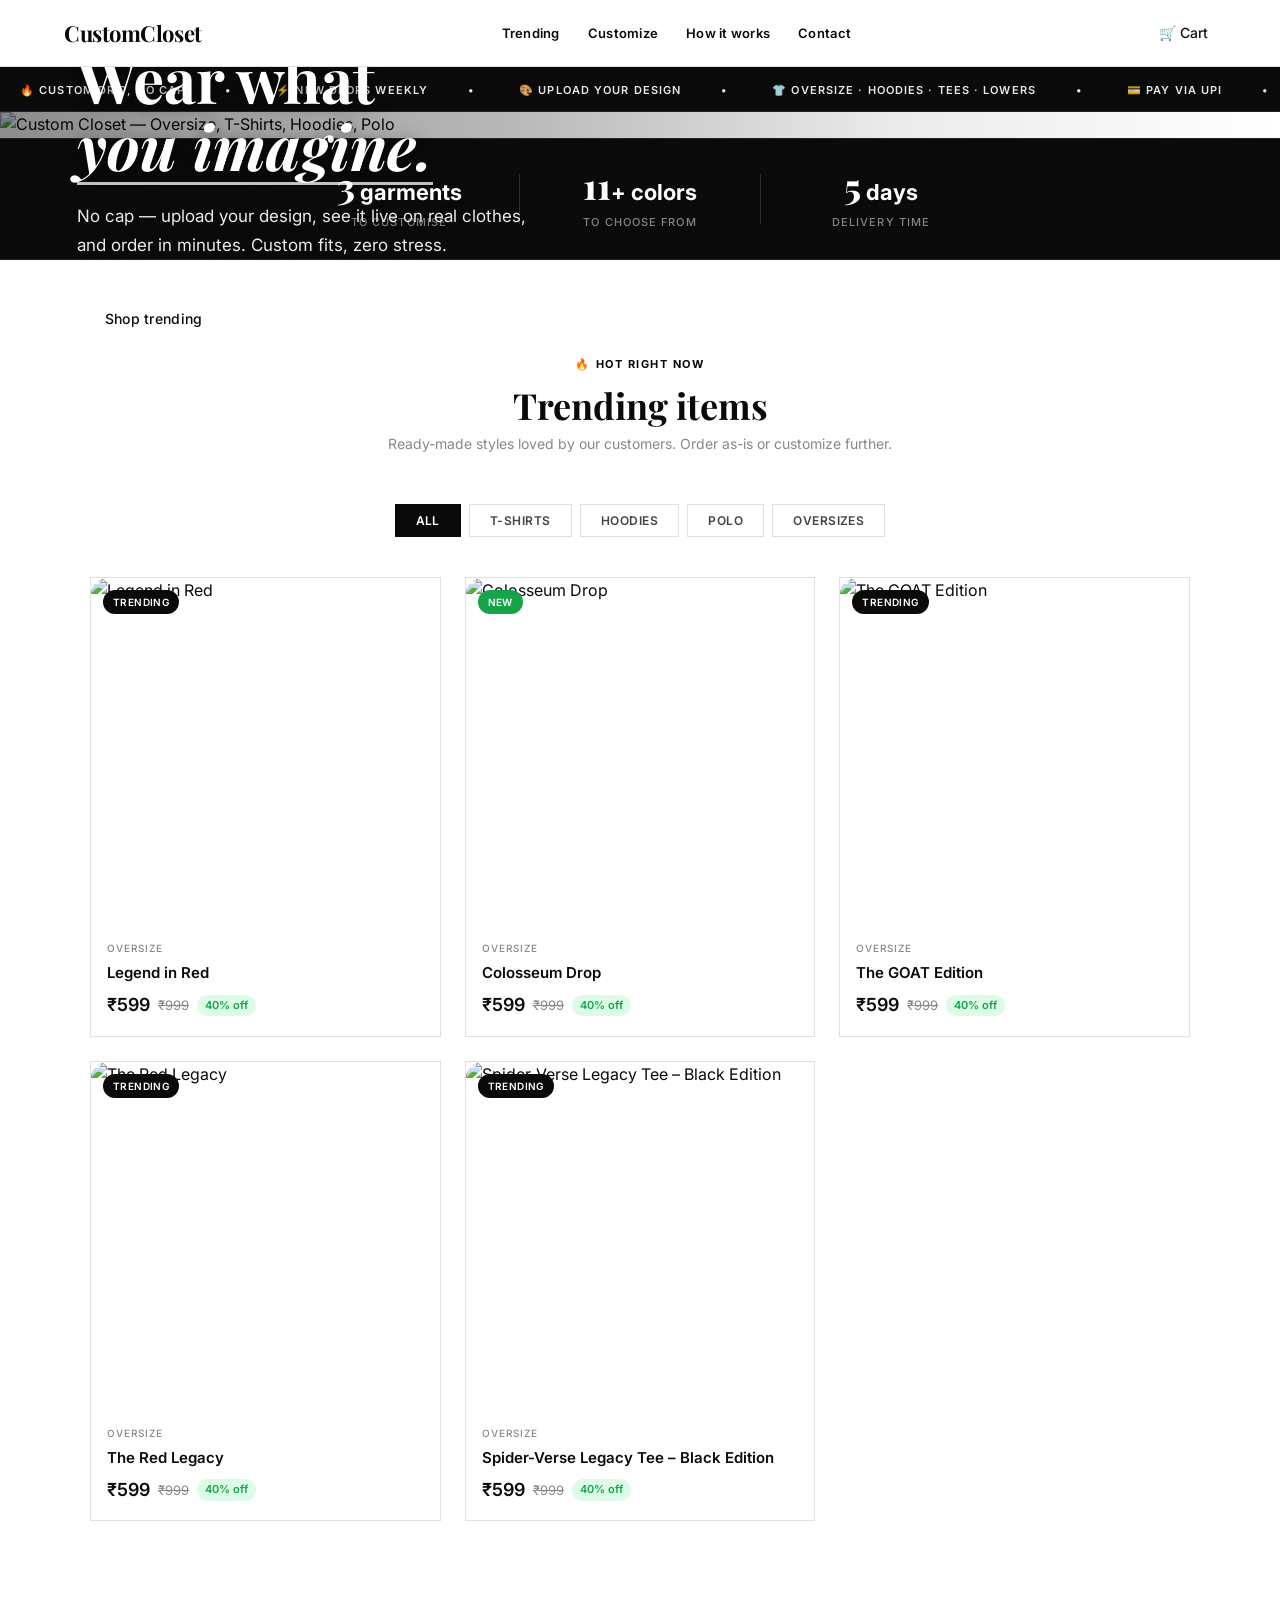
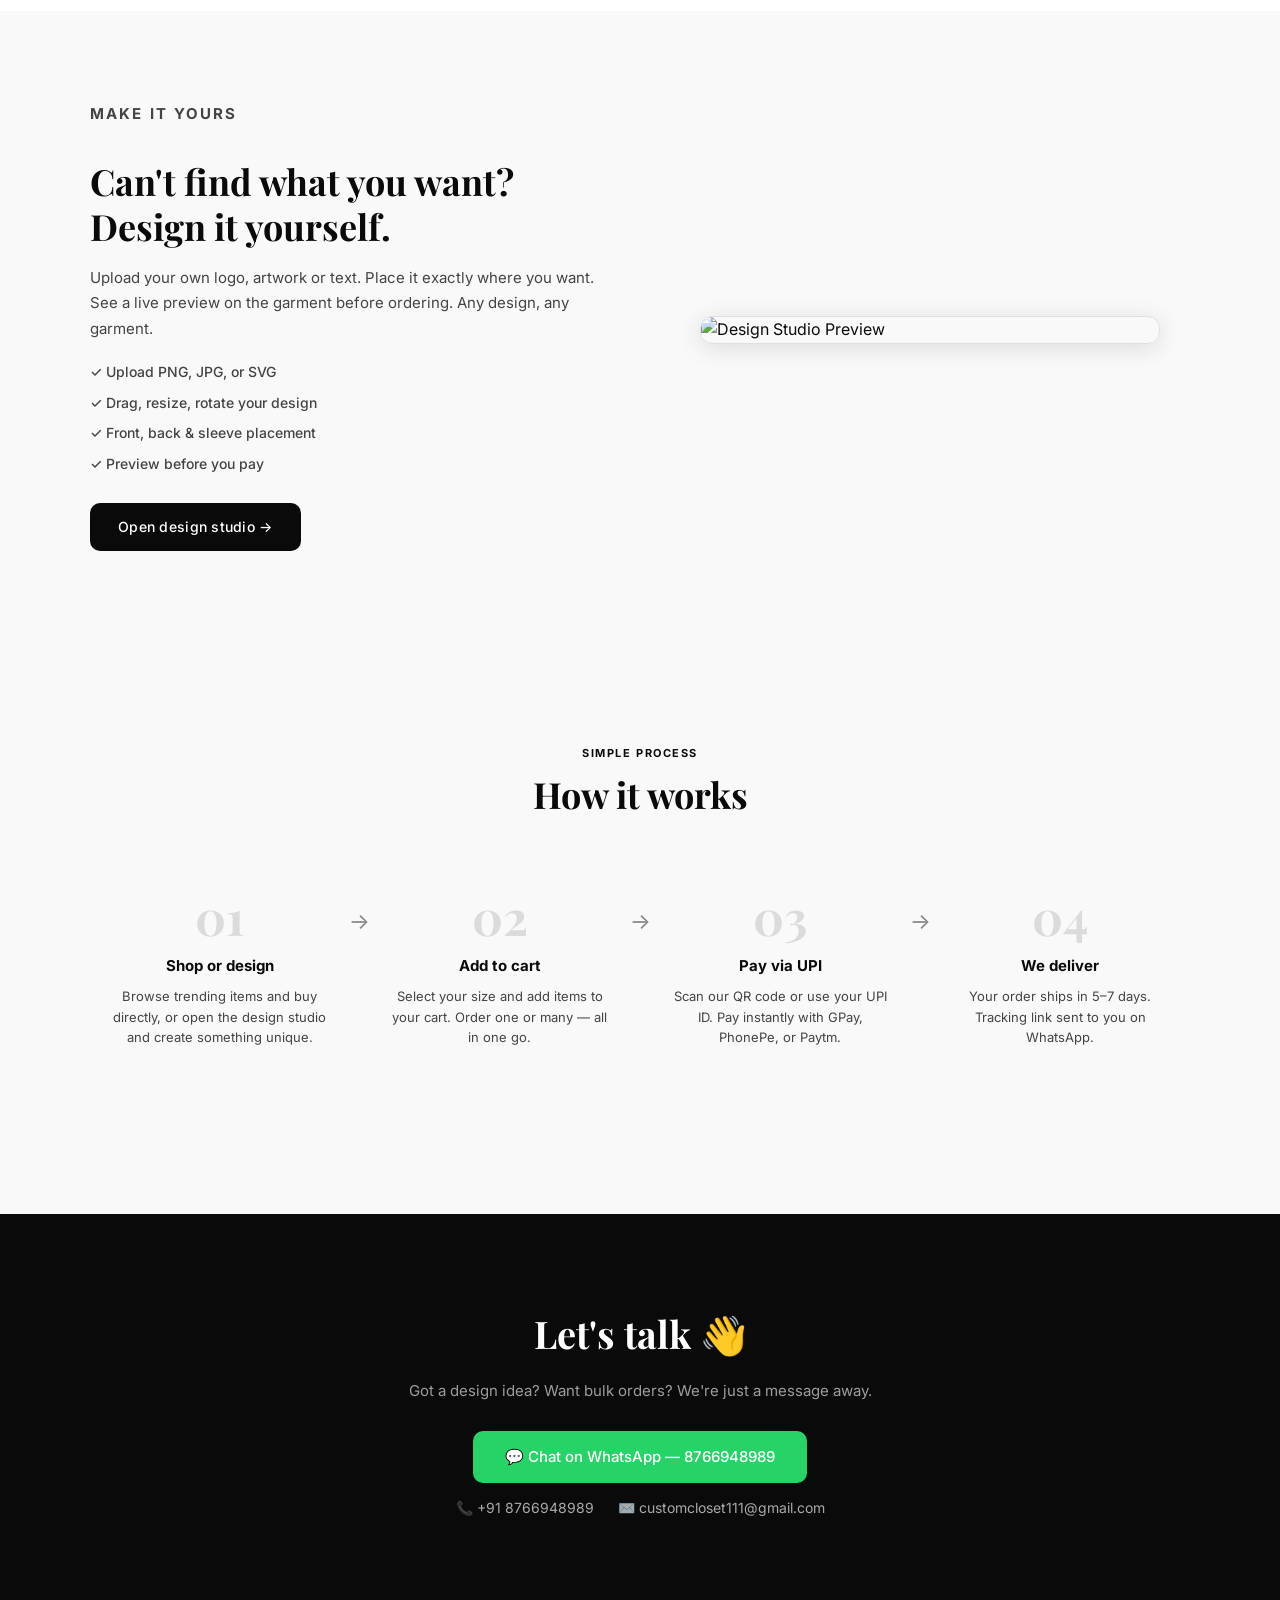
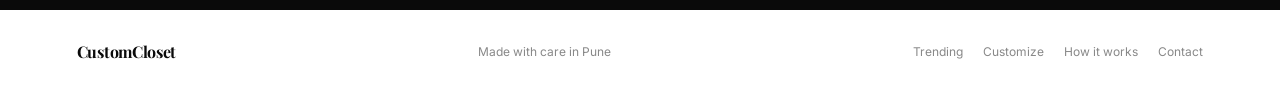
==== index.html @ a8857587 "Fix DOCTYPE declaration in index.html commit changes" ====
<!DOCTYPE html>
<html lang="en">
<head>
  <meta charset="UTF-8" />
  <meta name="viewport" content="width=device-width, initial-scale=1.0"/>
  <title>CC — Custom Closet | Your Design. Your Drip.</title>
  <link rel="stylesheet" href="style.css" />
  <link rel="preconnect" href="https://fonts.googleapis.com">
  <link href="https://fonts.googleapis.com/css2?family=Inter:wght@300;400;500;600&family=Playfair+Display:ital,wght@0,700;1,700&display=swap" rel="stylesheet">
</head>
<body>

  <!-- NAVBAR -->
  <nav class="navbar">
    <a href="index.html" class="logo wordmark-logo">
      <span class="wordmark-text">CustomCloset</span>
    </a>
    <div class="nav-links">
      <a href="#trending">Trending</a>
      <a href="#customize">Customize</a>
      <a href="#how-it-works">How it works</a>
      <a href="#contact">Contact</a>
    </div>
    <div style="display:flex;align-items:center;gap:8px;">
      <a href="cart.html" class="cart-icon-btn">
        🛒 Cart
        <span class="cart-badge" id="cartBadge">0</span>
      </a>
      <div class="hamburger" onclick="toggleMenu()">&#9776;</div>
    </div>
  </nav>

  <!-- TICKER -->
  <div class="ticker-wrap">
    <div class="ticker">
      <span>🔥 Custom drip, no cap</span><span>•</span>
      <span>⚡ New drops weekly</span><span>•</span>
      <span>🎨 Upload your design</span><span>•</span>
      <span>👕 Oversize · Hoodies · Tees · Lowers</span><span>•</span>
      <span>💳 Pay via UPI</span><span>•</span>
      <span>🚚 Ships in 5–7 days</span><span>•</span>
      <span>🔥 Custom drip, no cap</span><span>•</span>
      <span>⚡ New drops weekly</span><span>•</span>
      <span>🎨 Upload your design</span><span>•</span>
      <span>👕 Oversize · Hoodies · Tees · Lowers</span><span>•</span>
      <span>💳 Pay via UPI</span><span>•</span>
      <span>🚚 Ships in 5–7 days</span><span>•</span>
    </div>
  </div>

  <!-- MOBILE MENU -->
  <div class="mobile-menu" id="mobileMenu">
    <a href="#trending" onclick="toggleMenu()">Trending</a>
    <a href="#customize" onclick="toggleMenu()">Customize</a>
    <a href="#how-it-works" onclick="toggleMenu()">How it works</a>
    <a href="#contact" onclick="toggleMenu()">Contact</a>
    <a href="cart.html" onclick="toggleMenu()">🛒 Cart</a>
    <a href="design.html" class="mobile-cta">Start Designing</a>
  </div>

  <!-- HERO -->
  <section class="hero-full">
    <img src="https://res.cloudinary.com/bsgynj2j/image/upload/front-page.png"
         alt="Custom Closet — Oversize, T-Shirts, Hoodies, Polo" class="hero-bg-img"/>
    <div class="hero-overlay"></div>
    <div class="hero-text-block">
      <p class="hero-eyebrow">YOUR DESIGN. YOUR DRIP. ✦</p>
      <h1 class="hero-title">Wear what<br><em>you imagine.</em></h1>
      <p class="hero-sub">No cap — upload your design, see it live on real clothes, and order in minutes. Custom fits, zero stress.</p>
      <div class="hero-btns">
        <a href="#trending" class="btn-primary">Shop trending</a>
        <a href="design.html" class="btn-outline-light">Design your own</a>
      </div>
    </div>
  </section>

  <!-- STATS -->
  <div class="stats-strip">
    <div class="stat-item"><span class="stat-num" data-target="4">0</span><span class="stat-plus"> garments</span><div class="stat-label">To customise</div></div>
    <div class="stat-divider"></div>
    <div class="stat-item"><span class="stat-num" data-target="14">0</span><span class="stat-plus">+ colors</span><div class="stat-label">To choose from</div></div>
    <div class="stat-divider"></div>
    <div class="stat-item"><span class="stat-num" data-target="7">0</span><span class="stat-plus"> days</span><div class="stat-label">Delivery time</div></div>
  </div>

  <!-- TRENDING -->
  <section class="trending" id="trending">
    <div class="section-header">
      <p class="section-eyebrow">🔥 Hot right now</p>
      <h2>Trending items</h2>
      <p class="section-sub">Ready-made styles loved by our customers. Order as-is or customize further.</p>
    </div>
    <div class="filter-tabs">
      <button class="tab active" onclick="filterProducts('all', this)">All</button>
      <button class="tab" onclick="filterProducts('tshirt', this)">T-Shirts</button>
      <button class="tab" onclick="filterProducts('hoodie', this)">Hoodies</button>
      <button class="tab" onclick="filterProducts('polo', this)">Polo</button>
      <button class="tab" onclick="filterProducts('oversize', this)">Oversizes</button>
    </div>
    <div class="trending-grid" id="trendingGrid"></div>
    <div class="pagination" id="pagination">
      <button class="page-btn" id="prevBtn" onclick="changePage(-1)" disabled>← Previous</button>
      <div class="page-numbers" id="pageNumbers"></div>
      <button class="page-btn" id="nextBtn" onclick="changePage(1)">Next →</button>
    </div>
  </section>

  <!-- CUSTOMIZE -->
  <section class="customize-section" id="customize">
    <div class="customize-inner">
      <div class="customize-text">
        <p class="section-eyebrow">Make it yours</p>
        <h2>Can't find what you want?<br>Design it yourself.</h2>
        <p>Upload your own logo, artwork or text. Place it exactly where you want. See a live preview on the garment before ordering. Any design, any garment.</p>
        <ul class="customize-perks">
          <li>✓ Upload PNG, JPG, or SVG</li>
          <li>✓ Drag, resize, rotate your design</li>
          <li>✓ Front, back &amp; sleeve placement</li>
          <li>✓ Preview before you pay</li>
        </ul>
        <a href="design.html" class="btn-primary" style="margin-top:28px;display:inline-block;">Open design studio →</a>
      </div>
      <div class="customize-visual">
        <div class="studio-preview-img-wrap">
          <img src="https://res.cloudinary.com/bsgynj2j/image/upload/design-studio.png"
               alt="Design Studio Preview" class="studio-preview-img"/>
        </div>
      </div>
    </div>
  </section>

  <!-- HOW IT WORKS -->
  <section class="how-it-works" id="how-it-works">
    <div class="section-header">
      <p class="section-eyebrow">Simple process</p>
      <h2>How it works</h2>
    </div>
    <div class="steps-grid">
      <div class="step"><div class="step-num">01</div><h3>Shop or design</h3><p>Browse trending items and buy directly, or open the design studio and create something unique.</p></div>
      <div class="step-arrow">→</div>
      <div class="step"><div class="step-num">02</div><h3>Add to cart</h3><p>Select your size and add items to your cart. Order one or many — all in one go.</p></div>
      <div class="step-arrow">→</div>
      <div class="step"><div class="step-num">03</div><h3>Pay via UPI</h3><p>Scan our QR code or use your UPI ID. Pay instantly with GPay, PhonePe, or Paytm.</p></div>
      <div class="step-arrow">→</div>
      <div class="step"><div class="step-num">04</div><h3>We deliver</h3><p>Your order ships in 5–7 days. Tracking link sent to you on WhatsApp.</p></div>
    </div>
  </section>

  <!-- CONTACT -->
  <section class="contact" id="contact">
    <div class="contact-inner">
      <h2>Let's talk 👋</h2>
      <p>Got a design idea? Want bulk orders? We're just a message away.</p>
      <a href="https://wa.me/918766948989?text=Hi+Custom+Closet!+I+want+to+place+a+custom+order." class="btn-whatsapp" target="_blank">
        💬 Chat on WhatsApp — 8766948989
      </a>
      <div class="contact-details">
        <a href="tel:+918766948989" class="contact-link">📞 +91 8766948989</a>
        <a href="mailto:customcloset111@gmail.com" class="contact-link">✉️ customcloset111@gmail.com</a>
      </div>
    </div>
  </section>

  <!-- FOOTER -->
  <footer class="footer">
    <div class="footer-inner">
      <div class="footer-logo"><span class="wordmark-text wordmark-sm">CustomCloset</span></div>
      <p>Made with care in Pune</p>
      <div class="footer-links">
        <a href="#trending">Trending</a>
        <a href="#customize">Customize</a>
        <a href="#how-it-works">How it works</a>
        <a href="#contact">Contact</a>
      </div>
    </div>
  </footer>

  <!-- SIZE CHART POPUP -->
  <div class="sc-overlay" id="sizeChartOverlay" onclick="if(event.target===this)closeSizeChart()">
    <div class="sc-modal">
      <button class="sc-close" onclick="closeSizeChart()">✕</button>
      <div class="sc-title">📏 Size Chart</div>
      <p style="font-size:13px;color:#666;margin-bottom:4px;">All measurements in inches</p>
      <div class="sc-tabs">
        <button class="sc-tab active" data-cat="oversize" onclick="switchSizeTab('oversize',this)">Oversize</button>
        <button class="sc-tab" data-cat="hoodie" onclick="switchSizeTab('hoodie',this)">Hoodie</button>
        <button class="sc-tab" data-cat="tshirt" onclick="switchSizeTab('tshirt',this)">T-Shirt</button>
        <button class="sc-tab" data-cat="polo" onclick="switchSizeTab('polo',this)">Polo</button>
      </div>
      <table class="sc-table">
        <thead id="scThead"></thead>
        <tbody id="scTbody"></tbody>
      </table>
      <p class="sc-note">⚠️ When in doubt, size up.</p>
    </div>
  </div>

  <script src="script.js"></script>
  <script>
    document.addEventListener('DOMContentLoaded', () => renderSizeTable('oversize'));
  </script>
</body>
</html>
---- style.css ----
/* ============================================
   CUSTOM CLOSET — Main Stylesheet
   ============================================ */

/* --- Reset & Base --- */
*, *::before, *::after { box-sizing: border-box; margin: 0; padding: 0; }

:root {
  --black: #0a0a0a;
  --white: #ffffff;
  --cream: #f9f9f9;
  --warm-grey: #f2f2f2;
  --border: #e0e0e0;
  --text-main: #0a0a0a;
  --text-sub: #444444;
  --text-muted: #888888;
  --accent: #0a0a0a;
  --accent-light: #f2f2f2;
  --green: #16a34a;
  --radius: 10px;
  --radius-lg: 18px;
  --shadow: 0 4px 24px rgba(0,0,0,0.08);
  --shadow-hover: 0 12px 48px rgba(0,0,0,0.16);
}

html { scroll-behavior: smooth; }

body {
  font-family: 'Inter', sans-serif;
  background: var(--white);
  color: var(--text-main);
  line-height: 1.6;
  overflow-x: hidden;
}

a { text-decoration: none; color: inherit; }

img { max-width: 100%; display: block; }

/* --- Buttons --- */
.btn-primary {
  display: inline-block;
  background: var(--black);
  color: var(--white);
  padding: 13px 28px;
  border-radius: var(--radius);
  font-size: 14px;
  font-weight: 500;
  letter-spacing: 0.02em;
  transition: background 0.2s, transform 0.15s;
  border: none;
  cursor: pointer;
}
.btn-primary:hover { background: #333; transform: translateY(-1px); }

.btn-outline {
  display: inline-block;
  background: transparent;
  color: var(--black);
  padding: 13px 28px;
  border-radius: var(--radius);
  font-size: 14px;
  font-weight: 500;
  border: 1.5px solid #ccc;
  transition: border-color 0.2s, transform 0.15s;
  cursor: pointer;
}
.btn-outline:hover { border-color: var(--black); transform: translateY(-1px); }

.btn-whatsapp {
  display: inline-block;
  background: #25D366;
  color: white;
  padding: 14px 32px;
  border-radius: var(--radius);
  font-size: 15px;
  font-weight: 500;
  transition: background 0.2s, transform 0.15s;
}
.btn-whatsapp:hover { background: #1da851; transform: translateY(-1px); }

/* --- Section Shared --- */
.section-header { text-align: center; margin-bottom: 48px; }
.section-eyebrow {
  font-size: 11px;
  letter-spacing: 0.14em;
  text-transform: uppercase;
  color: var(--black);
  font-weight: 700;
  margin-bottom: 10px;
}
.section-header h2 {
  font-family: 'Playfair Display', serif;
  font-size: 36px;
  font-weight: 700;
  color: var(--text-main);
  line-height: 1.2;
}

/* ============================================
   NAVBAR
   ============================================ */
.navbar {
  display: flex;
  align-items: center;
  justify-content: space-between;
  padding: 18px 5%;
  border-bottom: 1px solid var(--border);
  background: var(--white);
  position: sticky;
  top: 0;
  z-index: 100;
}

.logo {
  display: flex;
  align-items: center;
  text-decoration: none;
}
.logo img {
  height: 38px;
  width: auto;
  display: block;
  object-fit: contain;
}
/* Fallback text if image fails */
.logo-text {
  font-size: 17px;
  font-weight: 700;
  letter-spacing: 0.06em;
  color: var(--black);
  display: none;
}

.nav-links { display: flex; gap: 28px; }
.nav-links a {
  font-size: 13px;
  color: var(--black);
  transition: color 0.2s;
  font-weight: 600;
  letter-spacing: 0.02em;
}
.nav-links a:hover { color: var(--black); }

.nav-cta {
  background: var(--black);
  color: var(--white);
  padding: 9px 22px;
  border-radius: 0;
  font-size: 12px;
  font-weight: 700;
  letter-spacing: 0.08em;
  text-transform: uppercase;
  transition: all 0.2s;
  border: 1.5px solid var(--black);
}
.nav-cta:hover { background: var(--white); color: var(--black); }

.hamburger { display: none; font-size: 22px; cursor: pointer; }

.mobile-menu {
  display: none;
  flex-direction: column;
  background: var(--white);
  border-bottom: 1px solid var(--border);
  padding: 16px 5%;
  gap: 14px;
}
.mobile-menu a { font-size: 15px; color: var(--text-sub); }
.mobile-cta {
  background: var(--black);
  color: var(--white) !important;
  padding: 11px 20px;
  border-radius: var(--radius);
  text-align: center;
  font-weight: 500;
}
.mobile-menu.open { display: flex; }

/* ============================================
   HERO
   ============================================ */
/* ============================================
   HERO — FULL BLEED IMAGE + TEXT OVERLAY
   ============================================ */
.hero-full {
  position: relative;
  width: 100%;
  /* height is driven by the image — no min-height, no overflow:hidden */
  display: block;
  border-bottom: 1.5px solid #222;
}

/* The full-bleed background image — natural size, full width, NOT cropped */
.hero-bg-img {
  display: block;
  width: 100%;
  height: auto;          /* keeps full image, no crop */
  object-fit: unset;
  position: static;      /* in normal flow so it sets the section height */
  z-index: 0;
}

/* Subtle overlay — just enough to keep text readable, not blacken the image */
.hero-overlay {
  position: absolute;
  inset: 0;
  background: linear-gradient(
    to right,
    rgba(0,0,0,0.45) 0%,
    rgba(0,0,0,0.28) 40%,
    rgba(0,0,0,0.08) 70%,
    rgba(0,0,0,0.00) 100%
  );
  z-index: 1;
}

/* Text block — absolute over the image, vertically centred */
.hero-text-block {
  position: absolute;
  top: 0;
  left: 0;
  bottom: 0;
  z-index: 2;
  display: flex;
  flex-direction: column;
  justify-content: center;
  padding: 80px 5% 80px 6%;
  max-width: 620px;
}

.hero-eyebrow {
  font-size: 11px;
  letter-spacing: 0.16em;
  text-transform: uppercase;
  color: rgba(255,255,255,0.85);
  font-weight: 600;
  margin-bottom: 18px;
  text-shadow: 0 1px 8px rgba(0,0,0,0.6);
}

.hero-title {
  font-family: 'Playfair Display', serif;
  font-size: 62px;
  font-weight: 700;
  line-height: 1.08;
  color: #ffffff;
  margin-bottom: 22px;
  text-shadow: 0 2px 16px rgba(0,0,0,0.55);
}
.hero-title em {
  font-style: italic;
  color: #ffffff;
  text-shadow: 0 2px 16px rgba(0,0,0,0.55);
}

.hero-sub {
  font-size: 17px;
  color: rgba(255,255,255,0.92);
  line-height: 1.7;
  margin-bottom: 36px;
  max-width: 460px;
  text-shadow: 0 1px 8px rgba(0,0,0,0.5);
}

.hero-btns { display: flex; gap: 14px; flex-wrap: wrap; margin-bottom: 28px; }

/* Primary button inside hero — flip to white bg + black text so it pops on dark image */
.hero-full .btn-primary {
  background: #ffffff;
  color: #0a0a0a;
  border: none;
}
.hero-full .btn-primary:hover {
  background: #e5e5e5;
  transform: translateY(-1px);
}

/* Outline button needs to be light on dark background */
.btn-outline-light {
  display: inline-block;
  background: transparent;
  color: #ffffff;
  padding: 13px 28px;
  border-radius: var(--radius);
  font-size: 14px;
  font-weight: 500;
  border: 1.5px solid rgba(255,255,255,0.55);
  transition: border-color 0.2s, background 0.2s, transform 0.15s;
  cursor: pointer;
  text-decoration: none;
}
.btn-outline-light:hover {
  border-color: #ffffff;
  background: rgba(255,255,255,0.10);
  transform: translateY(-1px);
}

.hero-trust {
  display: flex;
  gap: 20px;
  flex-wrap: wrap;
}
.hero-trust span {
  font-size: 12px;
  color: rgba(255,255,255,0.60);
  font-weight: 500;
}

/* Responsive */
@media (max-width: 768px) {
  .hero-text-block { padding: 40px 6%; max-width: 100%; }
  .hero-title { font-size: 38px; }
  .hero-overlay {
    background: rgba(0,0,0,0.35); /* light uniform tint on mobile */
  }
}
@media (max-width: 480px) {
  .hero-title { font-size: 30px; }
  .hero-sub { font-size: 14px; }
  .hero-text-block { padding: 32px 5%; }
}

/* Legacy .hero-visual overrides (design studio uses it) */
.hero-visual {
  display: flex;
  align-items: center;
  justify-content: center;
  background: var(--warm-grey);
  padding: 40px;
}

.hero-card {
  background: var(--white);
  border-radius: var(--radius-lg);
  border: 1px solid var(--border);
  padding: 32px 28px 20px;
  text-align: center;
  box-shadow: var(--shadow);
  max-width: 260px;
  width: 100%;
}

.garment-preview { position: relative; height: 200px; display: flex; align-items: center; justify-content: center; }
.tee-svg { width: 140px; height: 155px; }
.preview-design {
  position: absolute;
  top: 60px;
  left: 50%;
  transform: translateX(-50%);
  font-family: 'Playfair Display', serif;
  font-size: 32px;
  color: var(--accent);
  font-weight: 700;
  letter-spacing: 0.1em;
}
.card-label {
  font-size: 11px;
  color: var(--text-muted);
  margin-top: 12px;
  letter-spacing: 0.03em;
}

/* ============================================
   PRODUCTS
   ============================================ */
.products {
  padding: 90px 6%;
  background: var(--white);
}

.products-grid {
  display: grid;
  grid-template-columns: repeat(3, 1fr);
  gap: 20px;
  max-width: 1100px;
  margin: 0 auto;
}

.product-card {
  border: 1px solid var(--border);
  border-radius: var(--radius-lg);
  padding: 28px 24px;
  cursor: pointer;
  transition: box-shadow 0.2s, transform 0.2s, border-color 0.2s;
  background: var(--white);
}
.product-card:hover {
  box-shadow: var(--shadow-hover);
  transform: translateY(-3px);
  border-color: #ccc;
}

.product-icon {
  width: 64px;
  height: 64px;
  background: var(--warm-grey);
  border-radius: 12px;
  display: flex;
  align-items: center;
  justify-content: center;
  margin-bottom: 16px;
  padding: 10px;
}
.product-icon svg { width: 100%; height: 100%; }

.product-card h3 {
  font-size: 17px;
  font-weight: 600;
  margin-bottom: 6px;
}
.product-card p {
  font-size: 13px;
  color: var(--text-sub);
  line-height: 1.5;
  margin-bottom: 14px;
}
.from-price {
  font-size: 13px;
  font-weight: 600;
  color: var(--accent);
  background: var(--accent-light);
  padding: 4px 10px;
  border-radius: 20px;
}

.cta-card {
  background: var(--black);
  border-color: var(--black);
}
.cta-card h3, .cta-card p { color: var(--white); }
.cta-card p { color: rgba(255,255,255,0.6); }
.cta-icon {
  background: rgba(255,255,255,0.1) !important;
  color: var(--white);
  font-size: 26px;
  display: flex;
  align-items: center;
  justify-content: center;
}
.start-btn {
  font-size: 13px;
  font-weight: 600;
  color: var(--accent-light);
}

/* ============================================
   HOW IT WORKS
   ============================================ */
.how-it-works {
  padding: 90px 6%;
  background: var(--cream);
}

.steps-grid {
  display: flex;
  align-items: flex-start;
  justify-content: center;
  gap: 0;
  max-width: 1100px;
  margin: 0 auto 48px;
  flex-wrap: wrap;
}

.step {
  flex: 1;
  min-width: 180px;
  padding: 28px 20px;
  text-align: center;
}
.step-num {
  font-family: 'Playfair Display', serif;
  font-size: 36px;
  font-weight: 700;
  color: var(--accent);
  opacity: 1;
  margin-bottom: 14px;
}
.step h3 { font-size: 15px; font-weight: 700; margin-bottom: 8px; }
.step p { font-size: 13px; color: var(--text-sub); line-height: 1.6; }

.step-arrow {
  font-size: 22px;
  color: var(--text-muted);
  padding-top: 40px;
  flex-shrink: 0;
}

.steps-cta { text-align: center; }

/* ============================================
   WHY US
   ============================================ */
.why-us {
  padding: 90px 6%;
  background: var(--white);
}

.why-grid {
  display: grid;
  grid-template-columns: repeat(4, 1fr);
  gap: 24px;
  max-width: 1100px;
  margin: 0 auto;
}

.why-card {
  padding: 28px 22px;
  border: 1px solid var(--border);
  border-radius: var(--radius-lg);
  transition: box-shadow 0.2s;
}
.why-card:hover { box-shadow: var(--shadow); }
.why-icon { font-size: 28px; margin-bottom: 14px; }
.why-card h3 { font-size: 15px; font-weight: 600; margin-bottom: 8px; }
.why-card p { font-size: 13px; color: var(--text-sub); line-height: 1.6; }

/* ============================================
   CONTACT
   ============================================ */
.contact {
  padding: 90px 6%;
  background: var(--black);
  text-align: center;
}
.contact-inner { max-width: 520px; margin: 0 auto; }
.contact h2 {
  font-family: 'Playfair Display', serif;
  font-size: 36px;
  color: var(--white);
  margin-bottom: 14px;
}
.contact p {
  font-size: 15px;
  color: rgba(255,255,255,0.6);
  margin-bottom: 28px;
}
.contact-email {
  margin-top: 18px !important;
  font-size: 13px !important;
}
.contact-email a { color: rgba(255,255,255,0.5); text-decoration: underline; }

/* ============================================
   FOOTER
   ============================================ */
.footer {
  padding: 32px 6%;
  border-top: 1px solid var(--border);
  background: var(--white);
}
.footer-inner {
  display: flex;
  align-items: center;
  justify-content: space-between;
  flex-wrap: wrap;
  gap: 14px;
}
.footer-logo img { height:30px; width:auto; object-fit:contain; }
.footer-logo { display:flex; align-items:center; }
.footer p { font-size: 12px; color: var(--text-muted); }
.footer-links { display: flex; gap: 20px; }
.footer-links a { font-size: 12px; color: var(--text-muted); }
.footer-links a:hover { color: var(--black); }

/* ============================================
   RESPONSIVE
   ============================================ */
@media (max-width: 900px) {
  .hero { grid-template-columns: 1fr; min-height: auto; }
  .hero-visual { padding: 40px; min-height: 300px; }
  .hero-title { font-size: 38px; }
  .products-grid { grid-template-columns: repeat(2, 1fr); }
  .why-grid { grid-template-columns: repeat(2, 1fr); }
  .steps-grid { flex-direction: column; align-items: center; }
  .step-arrow { display: none; }
  .nav-links { display: none; }
  .hamburger { display: block; }
}

@media (max-width: 560px) {
  .hero-content { padding: 40px 5%; }
  .hero-title { font-size: 30px; }
  .products-grid { grid-template-columns: 1fr; }
  .why-grid { grid-template-columns: 1fr; }
  .footer-inner { flex-direction: column; text-align: center; }
  .section-header h2 { font-size: 28px; }
}

/* ============================================
   TRENDING SECTION
   ============================================ */
.trending {
  padding: 90px 6%;
  background: var(--white);
}

.section-sub {
  font-size: 15px;
  color: var(--text-sub);
  margin-top: 8px;
}

/* Filter Tabs */
.filter-tabs {
  display: flex;
  gap: 8px;
  justify-content: center;
  flex-wrap: wrap;
  margin-bottom: 40px;
}
.tab {
  padding: 8px 20px;
  border: 1.5px solid var(--border);
  border-radius: 30px;
  background: var(--white);
  font-size: 13px;
  font-weight: 500;
  color: var(--text-sub);
  cursor: pointer;
  transition: all 0.2s;
  font-family: 'Inter', sans-serif;
}
.tab:hover { border-color: var(--black); color: var(--black); }
.tab.active { background: var(--black); color: var(--white); border-color: var(--black); }

/* Trending Grid */
.trending-grid {
  display: grid;
  grid-template-columns: repeat(3, 1fr);
  gap: 24px;
  max-width: 1100px;
  margin: 0 auto;
}

.trend-card {
  border: 1px solid var(--border);
  border-radius: var(--radius-lg);
  overflow: hidden;
  background: var(--white);
  transition: box-shadow 0.2s, transform 0.2s;
}
.trend-card:hover {
  box-shadow: var(--shadow-hover);
  transform: translateY(-4px);
}
.trend-card.hidden { display: none; }

/* Product Image Area */
.trend-img-wrap { position: relative; }
.trend-img {
  width: 100%;
  aspect-ratio: 1 / 1;
  background: var(--warm-grey);
  display: flex;
  flex-direction: column;
  align-items: center;
  justify-content: center;
  gap: 10px;
}
.placeholder-img svg { width: 90px; height: 100px; opacity: 0.7; }
.img-hint {
  font-size: 11px;
  color: var(--text-muted);
  letter-spacing: 0.05em;
  font-style: italic;
}
.trend-badge {
  position: absolute;
  top: 12px;
  left: 12px;
  background: var(--accent);
  color: var(--white);
  font-size: 10px;
  font-weight: 600;
  padding: 4px 10px;
  border-radius: 20px;
  letter-spacing: 0.04em;
  text-transform: uppercase;
}
.trend-badge.new { background: var(--green); }
.trend-wishlist {
  position: absolute;
  top: 12px;
  right: 12px;
  width: 32px;
  height: 32px;
  background: var(--white);
  border-radius: 50%;
  display: flex;
  align-items: center;
  justify-content: center;
  font-size: 16px;
  cursor: pointer;
  box-shadow: 0 2px 8px rgba(0,0,0,0.08);
  transition: transform 0.15s;
}
.trend-wishlist:hover { transform: scale(1.1); color: red; }

/* ============================================
   TRENDING CARD — PHOTO SLIDER
   ============================================ */
.tslider {
  position: relative;
  width: 100%;
  aspect-ratio: 1 / 1;
  overflow: hidden;
  background: var(--warm-grey);
}
.tslider-track { width: 100%; height: 100%; position: relative; }
.tslide {
  position: absolute;
  inset: 0;
  opacity: 0;
  transition: opacity 0.35s ease;
  display: flex;
  align-items: center;
  justify-content: center;
}
.tslide.active { opacity: 1; }

/* Arrow buttons */
.tslider-prev, .tslider-next {
  position: absolute;
  top: 50%;
  transform: translateY(-50%);
  background: rgba(255,255,255,0.9);
  border: none;
  width: 28px;
  height: 28px;
  border-radius: 50%;
  font-size: 18px;
  line-height: 1;
  cursor: pointer;
  z-index: 6;
  box-shadow: 0 2px 8px rgba(0,0,0,0.14);
  display: flex;
  align-items: center;
  justify-content: center;
  opacity: 0;
  transition: opacity 0.2s;
  color: var(--black);
}
.trend-img-wrap:hover .tslider-prev,
.trend-img-wrap:hover .tslider-next { opacity: 1; }
.tslider-prev { left: 8px; }
.tslider-next { right: 8px; }

/* View labels (Front / Back / Worn) */
.tslide-labels {
  position: absolute;
  top: 10px;
  left: 10px;
  display: flex;
  gap: 4px;
  z-index: 5;
}
.tslide-label {
  background: rgba(255,255,255,0.82);
  border: 1px solid rgba(0,0,0,0.1);
  color: var(--black);
  font-size: 10px;
  font-weight: 600;
  padding: 3px 8px;
  border-radius: 20px;
  cursor: pointer;
  font-family: 'Inter', sans-serif;
  letter-spacing: 0.04em;
  transition: background 0.18s, color 0.18s;
  backdrop-filter: blur(4px);
}
.tslide-label.active {
  background: var(--black);
  color: var(--white);
  border-color: var(--black);
}

/* Dot indicators */
.tslide-dots {
  position: absolute;
  bottom: 8px;
  left: 50%;
  transform: translateX(-50%);
  display: flex;
  gap: 5px;
  z-index: 5;
}
.tslide-dot {
  width: 6px;
  height: 6px;
  border-radius: 50%;
  border: none;
  background: rgba(255,255,255,0.5);
  cursor: pointer;
  padding: 0;
  transition: background 0.2s, transform 0.2s;
}
.tslide-dot.active {
  background: var(--white);
  transform: scale(1.3);
}

/* Placeholder inside slide */
.tslide .trend-img {
  position: absolute;
  inset: 0;
  width: 100%;
  height: 100%;
  aspect-ratio: unset;
}

/* Product Info */
.trend-info { padding: 18px 16px 20px; }
.trend-category {
  font-size: 10px;
  letter-spacing: 0.1em;
  text-transform: uppercase;
  color: var(--text-muted);
  margin-bottom: 5px;
  font-weight: 500;
}
.trend-name {
  font-size: 15px;
  font-weight: 600;
  margin-bottom: 5px;
  color: var(--text-main);
}
.trend-desc {
  font-size: 12px;
  color: var(--text-muted);
  margin-bottom: 12px;
  line-height: 1.5;
}

/* Color dots */
.trend-colors { display: flex; gap: 6px; margin-bottom: 12px; }
.color-dot {
  width: 18px;
  height: 18px;
  border-radius: 50%;
  cursor: pointer;
  transition: transform 0.15s;
  box-shadow: 0 1px 3px rgba(0,0,0,0.15);
}
.color-dot:hover { transform: scale(1.2); }

/* Price row */
.trend-price-row {
  display: flex;
  align-items: center;
  gap: 8px;
  margin-bottom: 14px;
}
.trend-price {
  font-size: 18px;
  font-weight: 600;
  color: var(--text-main);
}
.trend-original {
  font-size: 13px;
  color: var(--text-muted);
  text-decoration: line-through;
}
.trend-discount {
  font-size: 11px;
  font-weight: 600;
  color: #16a34a;
  background: #dcfce7;
  padding: 2px 8px;
  border-radius: 20px;
}

/* Action buttons */
.trend-actions { display: flex; gap: 8px; }
.btn-buy {
  flex: 1;
  background: var(--black);
  color: var(--white);
  padding: 10px 0;
  border-radius: var(--radius);
  font-size: 13px;
  font-weight: 500;
  text-align: center;
  transition: background 0.2s;
}
.btn-buy:hover { background: #333; }
.btn-customise {
  flex: 1;
  background: transparent;
  color: var(--black);
  padding: 10px 0;
  border-radius: var(--radius);
  font-size: 13px;
  font-weight: 500;
  text-align: center;
  border: 1.5px solid var(--border);
  transition: border-color 0.2s;
}
.btn-customise:hover { border-color: var(--black); }

/* ============================================
   CUSTOMIZE SECTION
   ============================================ */
.customize-section {
  padding: 90px 6%;
  background: var(--cream);
}
.customize-inner {
  display: grid;
  grid-template-columns: 1fr 1fr;
  gap: 60px;
  align-items: center;
  max-width: 1100px;
  margin: 0 auto;
}
.customize-text h2 {
  font-family: 'Playfair Display', serif;
  font-size: 36px;
  font-weight: 700;
  line-height: 1.25;
  margin: 12px 0 16px;
  color: var(--text-main);
}
.customize-text p {
  font-size: 15px;
  color: var(--text-sub);
  line-height: 1.7;
  margin-bottom: 20px;
}
.customize-perks {
  list-style: none;
  display: flex;
  flex-direction: column;
  gap: 8px;
}
.customize-perks li {
  font-size: 14px;
  color: var(--text-sub);
  font-weight: 500;
}

/* Studio preview visual */
.studio-preview {
  background: var(--white);
  border-radius: var(--radius-lg);
  border: 1px solid var(--border);
  overflow: hidden;
  box-shadow: var(--shadow);
}
.studio-label {
  padding: 12px 16px;
  border-bottom: 1px solid var(--border);
  font-size: 11px;
  font-weight: 500;
  letter-spacing: 0.08em;
  text-transform: uppercase;
  color: var(--text-muted);
  background: var(--warm-grey);
}
.studio-canvas {
  background: #f5f2ee;
  min-height: 260px;
  display: flex;
  align-items: center;
  justify-content: center;
  position: relative;
}
.studio-tee { width: 140px; height: 160px; }
.studio-design-text {
  position: absolute;
  top: 68px;
  left: 50%;
  transform: translateX(-50%);
  font-size: 14px;
  font-weight: 700;
  color: var(--accent);
  letter-spacing: 0.12em;
  text-align: center;
  line-height: 1.3;
  white-space: nowrap;
}
.studio-design-text span { font-size: 10px; letter-spacing: 0.2em; color: #aaa; }
.studio-controls {
  display: flex;
  gap: 0;
  border-top: 1px solid var(--border);
}
.studio-controls span {
  flex: 1;
  text-align: center;
  padding: 10px;
  font-size: 12px;
  color: var(--text-muted);
  border-right: 1px solid var(--border);
  cursor: pointer;
}
.studio-controls span:last-child { border-right: none; }
.studio-controls span:hover { background: var(--warm-grey); color: var(--black); }

/* ============================================
   RESPONSIVE — Trending & Customize
   ============================================ */
@media (max-width: 900px) {
  .trending-grid { grid-template-columns: repeat(2, 1fr); }
  .customize-inner { grid-template-columns: 1fr; gap: 32px; }
  .customize-text h2 { font-size: 28px; }
}
@media (max-width: 560px) {
  .trending-grid { grid-template-columns: 1fr; }
  .filter-tabs { gap: 6px; }
  .tab { padding: 7px 14px; font-size: 12px; }
}

/* ============================================
   GEN-Z TICKER STRIP
   ============================================ */
.ticker-wrap {
  background: var(--black);
  overflow: hidden;
  padding: 8px 0;
  white-space: nowrap;
}
.ticker {
  display: inline-block;
  animation: ticker-scroll 30s linear infinite;
}
.ticker span {
  font-size: 12px;
  font-weight: 500;
  color: rgba(255,255,255,0.85);
  letter-spacing: 0.04em;
  padding: 0 18px;
}
@keyframes ticker-scroll {
  0%   { transform: translateX(0); }
  100% { transform: translateX(-50%); }
}

/* ============================================
   HERO — REAL PHOTO MOCKUP STACK
   ============================================ */
.hero-mockup-stack {
  position: relative;
  width: 100%;
  height: 100%;
  min-height: 500px;
  display: flex;
  align-items: center;
  justify-content: center;
}

/* Main garment card */
.hero-photo-card {
  border-radius: 20px;
  overflow: hidden;
  box-shadow: 0 16px 60px rgba(0,0,0,0.18);
  position: relative;
  background: #fff;
}
.main-card {
  width: 280px;
  z-index: 3;
}
.hero-garment-photo {
  width: 100%;
  display: block;
  border-radius: 20px;
}
.hero-photo-badge {
  position: absolute;
  bottom: 14px;
  left: 50%;
  transform: translateX(-50%);
  background: rgba(0,0,0,0.75);
  color: #fff;
  font-size: 11px;
  font-weight: 500;
  padding: 5px 14px;
  border-radius: 20px;
  white-space: nowrap;
  letter-spacing: 0.04em;
  backdrop-filter: blur(4px);
}

/* Floating smaller cards */
.hero-float-card {
  position: absolute;
  border-radius: 14px;
  overflow: hidden;
  box-shadow: 0 8px 32px rgba(0,0,0,0.14);
  background: #fff;
  z-index: 2;
}
.hero-float-img {
  width: 100%;
  display: block;
}
.card-1 {
  width: 130px;
  bottom: 40px;
  left: -10px;
  transform: rotate(-4deg);
  z-index: 4;
}
.card-2 {
  width: 110px;
  top: 30px;
  right: -10px;
  transform: rotate(3deg);
}

/* Live pill */
.hero-live-pill {
  position: absolute;
  top: 20px;
  left: 20px;
  background: #fff;
  border-radius: 20px;
  padding: 6px 14px;
  font-size: 12px;
  font-weight: 600;
  color: var(--black);
  box-shadow: 0 4px 16px rgba(0,0,0,0.12);
  display: flex;
  align-items: center;
  gap: 7px;
  z-index: 5;
}
.live-dot {
  width: 8px; height: 8px;
  border-radius: 50%;
  background: #16a34a;
  animation: pulse-dot 1.5s ease-in-out infinite;
}
@keyframes pulse-dot {
  0%, 100% { opacity: 1; transform: scale(1); }
  50% { opacity: 0.5; transform: scale(0.7); }
}

/* Contact details row */
.contact-details {
  display: flex;
  gap: 24px;
  justify-content: center;
  flex-wrap: wrap;
  margin-top: 16px;
}
.contact-link {
  font-size: 14px;
  color: rgba(255,255,255,0.7);
  text-decoration: none;
  transition: color 0.2s;
}
.contact-link:hover { color: #fff; }

/* ============================================
   COLOR TINT — garment only, not whole frame
   Only applies within photo layers
   ============================================ */
/* Make sure tint only applies inside the card, not the hero background */
.hero-visual { background: var(--warm-grey); }

/* ============================================
   PAGINATION
   ============================================ */
.pagination {
  display: flex;
  align-items: center;
  justify-content: center;
  gap: 12px;
  padding: 32px 0 8px;
  margin-top: 8px;
}
.page-btn {
  padding: 10px 22px;
  border: 1.5px solid var(--black);
  border-radius: 0;
  background: var(--white);
  font-size: 13px;
  font-weight: 600;
  letter-spacing: 0.04em;
  font-family: 'Inter', sans-serif;
  cursor: pointer;
  color: var(--black);
  transition: all 0.2s;
}
.page-btn:hover:not(:disabled) { background: var(--black); color: var(--white); }
.page-btn:disabled { opacity: 0.3; cursor: not-allowed; }
.page-numbers { display: flex; gap: 6px; }
.page-num-btn {
  width: 38px; height: 38px;
  border: 1.5px solid var(--border);
  border-radius: 0;
  background: var(--white);
  font-size: 13px; font-weight: 600;
  font-family: 'Inter', sans-serif;
  cursor: pointer; color: var(--text-sub);
  transition: all 0.2s;
}
.page-num-btn:hover { border-color: var(--black); color: var(--black); }
.page-num-btn.active { background: var(--black); color: var(--white); border-color: var(--black); }

/* ============================================
   ANIMATED HOMEPAGE ELEMENTS
   ============================================ */

/* Floating shapes background */
.hero-bg-shapes {
  position: absolute;
  top: 0; left: 0; right: 0; bottom: 0;
  overflow: hidden;
  pointer-events: none;
  z-index: 0;
}
.hero-shape {
  position: absolute;
  border-radius: 50%;
  opacity: 0.04;
  background: var(--black);
  animation: float-shape 8s ease-in-out infinite;
}
.hero-shape-1 { width: 300px; height: 300px; top: -80px; right: 10%; animation-delay: 0s; }
.hero-shape-2 { width: 180px; height: 180px; bottom: 20%; right: 5%; animation-delay: 2s; animation-duration: 10s; }
.hero-shape-3 { width: 100px; height: 100px; top: 40%; left: 2%; animation-delay: 4s; animation-duration: 7s; }
@keyframes float-shape {
  0%, 100% { transform: translateY(0) rotate(0deg); }
  50% { transform: translateY(-20px) rotate(8deg); }
}

/* Hero content z-index fix */
.hero-content { position: relative; z-index: 2; }
.hero-visual  { position: relative; z-index: 2; }

/* Animated underline on hero title — white on dark hero background */
.hero-title em {
  position: relative;
  font-style: italic;
  color: #ffffff;
}
.hero-title em::after {
  content: '';
  position: absolute;
  bottom: 2px; left: 0; right: 0;
  height: 3px;
  background: rgba(255,255,255,0.75);
  transform: scaleX(0);
  transform-origin: left;
  animation: underline-grow 1s ease 0.6s forwards;
}
@keyframes underline-grow {
  to { transform: scaleX(1); }
}

/* Scroll-triggered fade-in cards */
.trend-card {
  opacity: 0;
  transform: translateY(20px);
  transition: opacity 0.5s ease, transform 0.5s ease, box-shadow 0.2s, border-color 0.2s;
}
.trend-card.visible {
  opacity: 1;
  transform: translateY(0);
}

/* Pulsing CTA button */
.btn-primary {
  position: relative;
  overflow: hidden;
}
.btn-primary::after {
  content: '';
  position: absolute;
  top: 50%; left: 50%;
  width: 0; height: 0;
  background: rgba(255,255,255,0.15);
  border-radius: 50%;
  transform: translate(-50%, -50%);
  transition: width 0.4s ease, height 0.4s ease;
}
.btn-primary:hover::after { width: 300px; height: 300px; }

/* Marquee ticker — black strip */
.ticker-wrap {
  background: var(--black);
  overflow: hidden;
  padding: 9px 0;
  white-space: nowrap;
  border-bottom: 1px solid #222;
}
.ticker {
  display: inline-block;
  animation: ticker-scroll 28s linear infinite;
}
.ticker span {
  font-size: 11px;
  font-weight: 600;
  color: rgba(255,255,255,0.9);
  letter-spacing: 0.1em;
  text-transform: uppercase;
  padding: 0 20px;
}
@keyframes ticker-scroll {
  0%   { transform: translateX(0); }
  100% { transform: translateX(-50%); }
}

/* Hover animation on garment picker cards */
.garment-pick-card::before {
  content: '';
  position: absolute;
  inset: 0;
  border-radius: 16px;
  background: var(--black);
  opacity: 0;
  transition: opacity 0.2s;
  z-index: 0;
  pointer-events: none;
}
.garment-pick-card { position: relative; overflow: hidden; }
.garment-pick-card > * { position: relative; z-index: 1; }

/* Why-us card hover lift */
.why-card {
  transition: transform 0.2s ease, box-shadow 0.2s ease, border-color 0.2s;
}
.why-card:hover {
  transform: translateY(-4px);
  box-shadow: 0 12px 40px rgba(0,0,0,0.12);
  border-color: var(--black);
}

/* Trending badge black style */
.trend-badge {
  background: var(--black) !important;
  color: var(--white) !important;
}
.trend-badge.new { background: #16a34a !important; }

/* Logo sizing */
.logo img {
  height: 40px;
  width: auto;
  display: block;
  object-fit: contain;
}
.footer-logo img { height: 32px; width: auto; }

/* Section eyebrow with animated left border */
.section-eyebrow {
  display: inline-block;
  animation: slide-in-left 0.5s ease both;
}
@keyframes slide-in-left {
  from { opacity: 0; transform: translateX(-12px); }
  to   { opacity: 1; transform: translateX(0); }
}

/* Buy now button black */
.btn-buy {
  background: var(--black) !important;
  color: var(--white) !important;
  border-radius: 0 !important;
  font-weight: 600 !important;
  letter-spacing: 0.03em;
  transition: all 0.2s !important;
}
.btn-buy:hover { background: #333 !important; }
.btn-customise {
  border-radius: 0 !important;
  border: 1.5px solid var(--black) !important;
  font-weight: 600 !important;
  transition: all 0.2s !important;
}
.btn-customise:hover { background: var(--black) !important; color: var(--white) !important; }

/* Placeholder icon for trend cards without photos */
.trend-placeholder-icon { font-size: 48px; opacity: 0.2; margin-bottom: 4px; }

/* Hero visual - black border card */
.hero-card {
  border: 2px solid var(--black) !important;
  box-shadow: 6px 6px 0 var(--black) !important;
}

/* Steps bar black */
.sstep-num {
  border-color: var(--black) !important;
  font-weight: 700 !important;
}
.sstep.active .sstep-num { background: var(--black) !important; }

/* ============================================
   STATS STRIP
   ============================================ */
.stats-strip {
  display: flex;
  align-items: center;
  justify-content: center;
  gap: 0;
  background: var(--black);
  padding: 28px 5%;
  border-bottom: 1.5px solid #222;
}
.stat-item {
  flex: 1;
  text-align: center;
  color: var(--white);
  max-width: 200px;
}
.stat-num {
  font-size: 36px;
  font-weight: 800;
  color: var(--white);
  font-family: 'Playfair Display', serif;
  line-height: 1;
}
.stat-plus {
  font-size: 22px;
  font-weight: 700;
  color: var(--white);
}
.stat-label {
  font-size: 11px;
  color: rgba(255,255,255,0.5);
  letter-spacing: 0.1em;
  text-transform: uppercase;
  margin-top: 4px;
  font-weight: 500;
}
.stat-divider {
  width: 1px;
  height: 50px;
  background: rgba(255,255,255,0.15);
  flex-shrink: 0;
  margin: 0 20px;
}
@media(max-width:600px) {
  .stats-strip { flex-wrap: wrap; gap: 20px; padding: 24px 5%; }
  .stat-divider { display: none; }
  .stat-item { min-width: 40%; }
}

/* ============================================
   TREND CARD PLACEHOLDER IMAGE
   ============================================ */
.placeholder-img {
  display: flex;
  flex-direction: column;
  align-items: center;
  justify-content: center;
  gap: 6px;
  background: var(--warm-grey);
}

/* ============================================
   DESIGN STUDIO LOGO FIX
   ============================================ */
.studio-nav-title {
  font-size: 12px;
  font-weight: 700;
  letter-spacing: 0.1em;
  text-transform: uppercase;
  color: var(--text-muted);
}

/* ============================================
   SECTION HEADERS — BLACK THEME
   ============================================ */
.section-header h2 {
  font-family: 'Playfair Display', serif;
  font-size: 36px;
  font-weight: 700;
  color: var(--black);
}
.section-sub {
  font-size: 14px;
  color: var(--text-muted);
  margin-top: 6px;
}

/* ============================================
   FILTER TABS — BLACK THEME
   ============================================ */
.tab {
  border-radius: 0 !important;
  border: 1.5px solid var(--border) !important;
  font-weight: 600 !important;
  letter-spacing: 0.04em;
  font-size: 12px !important;
  text-transform: uppercase;
}
.tab.active {
  background: var(--black) !important;
  color: var(--white) !important;
  border-color: var(--black) !important;
}

/* ============================================
   HOW IT WORKS — BLACK STEP NUMBERS
   ============================================ */
.step-num {
  font-family: 'Playfair Display', serif;
  font-size: 48px;
  font-weight: 700;
  color: var(--black);
  opacity: 0.12;
  margin-bottom: 14px;
  line-height: 1;
}
.step h3 { font-size: 15px; font-weight: 700; margin-bottom: 8px; }

/* ============================================
   WHY US — BLACK BORDER CARDS
   ============================================ */
.why-card {
  border: 1.5px solid var(--border) !important;
  border-radius: 0 !important;
}
.why-icon { font-size: 28px; margin-bottom: 14px; }

/* ============================================
   CONTACT — FULL BLACK
   ============================================ */
.contact { background: var(--black) !important; }
.contact h2 {
  font-family: 'Playfair Display', serif;
  color: var(--white);
  font-size: 38px;
}
.contact-details { margin-top: 14px; display: flex; gap: 24px; justify-content: center; flex-wrap: wrap; }
.contact-link { font-size: 14px; color: rgba(255,255,255,0.65); text-decoration: none; transition: color 0.2s; }
.contact-link:hover { color: #fff; }

/* ============================================
   FOOTER — BLACK BORDER
   ============================================ */
.footer { border-top: 1.5px solid var(--black) !important; }
.footer-links a:hover { color: var(--black); font-weight: 600; }

/* ============================================
   PRODUCT CARDS — SHARP CORNERS BLACK THEME
   ============================================ */
.trend-card {
  border-radius: 0 !important;
  border: 1.5px solid var(--border) !important;
}
.trend-card:hover {
  border-color: var(--black) !important;
  box-shadow: 4px 4px 0 var(--black) !important;
  transform: translate(-2px, -2px) !important;
}
.gpc-price {
  background: var(--black) !important;
  color: var(--white) !important;
  border-radius: 0 !important;
}

/* ============================================
   WORDMARK LOGO
   ============================================ */
.wordmark-logo {
  text-decoration: none;
  display: flex;
  align-items: center;
}
.wordmark-text {
  font-family: 'Playfair Display', serif;
  font-size: 22px;
  font-weight: 700;
  color: var(--black);
  letter-spacing: -0.02em;
  line-height: 1;
  white-space: nowrap;
}
.wordmark-sm {
  font-size: 16px;
}

/* ============================================
   DESIGN STUDIO PREVIEW IMAGE
   ============================================ */
.studio-preview-img-wrap {
  border-radius: 12px;
  overflow: hidden;
  box-shadow: 0 4px 24px rgba(0,0,0,0.12);
  border: 1.5px solid var(--border);
  max-width: 460px;
  width: 100%;
}
.studio-preview-img {
  width: 100%;
  display: block;
  border-radius: 12px;
}
.customize-visual {
  display: flex;
  align-items: center;
  justify-content: center;
}

/* ============================================
   HERO RIGHT — GARMENT SHOWCASE
   ============================================ */
.hero-visual {
  background: #f0f0f0 !important;
  display: flex;
  align-items: center;
  justify-content: center;
  overflow: hidden;
  position: relative;
}
.hero-right-content {
  width: 100%;
  height: 100%;
  display: flex;
  align-items: center;
  justify-content: center;
  padding: 40px 30px;
}
.hero-garment-showcase {
  position: relative;
  width: 320px;
  height: 420px;
}

/* Main large garment card */
.hero-main-card {
  position: absolute;
  top: 20px;
  left: 50%;
  transform: translateX(-50%);
  width: 220px;
  background: #fff;
  border-radius: 16px;
  border: 1.5px solid #e0e0e0;
  box-shadow: 6px 6px 0 #0a0a0a;
  overflow: hidden;
  z-index: 3;
  animation: card-float 4s ease-in-out infinite;
}
.hero-main-img {
  width: 100%;
  display: block;
}
.hero-card-fallback {
  display: none;
  flex-direction: column;
  align-items: center;
  justify-content: center;
  padding: 48px 20px;
  background: #f9f9f9;
  text-align: center;
}
.fallback-tee { font-size: 64px; }
.hero-card-fallback p { font-size: 12px; color: #999; margin-top: 8px; }
.hero-card-tag {
  background: #0a0a0a;
  color: #fff;
  font-size: 10px;
  font-weight: 700;
  letter-spacing: 0.08em;
  text-transform: uppercase;
  text-align: center;
  padding: 7px 12px;
}
@keyframes card-float {
  0%, 100% { transform: translateX(-50%) translateY(0); }
  50%       { transform: translateX(-50%) translateY(-10px); }
}

/* Small floating cards */
.hero-mini-card {
  position: absolute;
  width: 90px;
  background: #fff;
  border-radius: 12px;
  border: 1.5px solid #e0e0e0;
  box-shadow: 3px 3px 0 #0a0a0a;
  overflow: hidden;
  z-index: 4;
}
.hero-mini-card img { width: 100%; display: block; }
.hero-mini-1 {
  top: 10px;
  right: 0;
  animation: card-float 5s ease-in-out infinite;
  animation-delay: 1s;
}
.hero-mini-2 {
  bottom: 40px;
  left: 0;
  animation: card-float 4.5s ease-in-out infinite;
  animation-delay: 2s;
}

/* Live pill */
.hero-live-pill {
  position: absolute;
  top: 0;
  left: 0;
  background: #fff;
  border-radius: 30px;
  padding: 7px 14px;
  font-size: 12px;
  font-weight: 700;
  color: #0a0a0a;
  box-shadow: 0 4px 16px rgba(0,0,0,0.12);
  display: flex;
  align-items: center;
  gap: 7px;
  z-index: 5;
  border: 1.5px solid #e0e0e0;
}
.live-dot {
  width: 8px; height: 8px;
  border-radius: 50%;
  background: #16a34a;
  animation: pulse-dot 1.5s ease-in-out infinite;
}
@keyframes pulse-dot {
  0%, 100% { opacity: 1; transform: scale(1); }
  50%       { opacity: 0.4; transform: scale(0.7); }
}

/* Mini card label tags */
.hero-mini-tag {
  background: #0a0a0a;
  color: #fff;
  font-size: 8px;
  font-weight: 700;
  letter-spacing: 0.06em;
  text-transform: uppercase;
  text-align: center;
  padding: 5px 8px;
  white-space: nowrap;
}

/* Fourth garment badge — bottom right */
.hero-fourth-badge {
  position: absolute;
  bottom: 20px;
  right: 0;
  background: #0a0a0a;
  color: #fff;
  border-radius: 10px;
  padding: 9px 12px;
  display: flex;
  align-items: center;
  gap: 8px;
  z-index: 5;
  animation: card-float 6s ease-in-out infinite;
  animation-delay: 0.5s;
}
.hero-fourth-badge > div {
  display: flex;
  flex-direction: column;
  gap: 1px;
}
.fourth-name {
  display: block;
  font-size: 11px;
  font-weight: 700;
  line-height: 1;
}
.fourth-gsm {
  display: block;
  font-size: 9px;
  color: rgba(255,255,255,0.65);
  letter-spacing: 0.06em;
  text-transform: uppercase;
}

/* RESPONSIVE */
@media (max-width: 900px) {
  .hero-garment-showcase { width: 260px; height: 340px; }
  .hero-main-card { width: 180px; }
  .hero-mini-card { width: 75px; }
}
@media (max-width: 600px) {
  .hero-visual { min-height: 300px; }
  .hero-garment-showcase { width: 220px; height: 280px; }
  .hero-main-card { width: 150px; }
  .hero-mini-card { width: 60px; }
}
/* ============================================
   HERO — INTERACTIVE GARMENT PICKER PANEL
   ============================================ */
.hero-visual {
  background: #f5f5f3 !important;
  display: flex;
  align-items: stretch;
  justify-content: center;
  overflow: hidden;
  position: relative;
  padding: 0 !important;
}

.hero-picker-panel {
  width: 100%;
  height: 100%;
  display: flex;
  flex-direction: column;
  align-items: center;
  justify-content: center;
  padding: 32px 28px 28px;
  gap: 16px;
  min-height: 500px;
}

/* Top eyebrow */
.hpanel-eyebrow {
  font-size: 10px;
  font-weight: 700;
  letter-spacing: 0.16em;
  text-transform: uppercase;
  color: #999;
}

/* Stage — the big garment illustration */
.hpanel-stage {
  position: relative;
  flex: 1;
  width: 100%;
  max-width: 320px;
  display: flex;
  align-items: center;
  justify-content: center;
}

.hpanel-garment-wrap {
  position: relative;
  width: 220px;
  height: 240px;
}

/* Each garment SVG item */
.hg-item {
  position: absolute;
  inset: 0;
  display: flex;
  align-items: center;
  justify-content: center;
  opacity: 0;
  transform: scale(0.92) translateY(10px);
  transition: opacity 0.35s ease, transform 0.35s ease;
  pointer-events: none;
}
.hg-item.active {
  opacity: 1;
  transform: scale(1) translateY(0);
  pointer-events: auto;
}
.hg-item svg {
  width: 180px;
  height: auto;
  filter: drop-shadow(0 8px 24px rgba(0,0,0,0.10));
  transition: filter 0.3s;
}

/* "Your design here" dashed box overlay */
.hg-design-area {
  position: absolute;
  top: 38%;
  left: 50%;
  transform: translate(-50%, -50%);
  width: 80px;
  height: 60px;
  border: 1.5px dashed rgba(0,0,0,0.18);
  border-radius: 6px;
  display: flex;
  align-items: center;
  justify-content: center;
}
.hg-design-hoodie { top: 42%; }
.hg-design-placeholder {
  font-size: 8px;
  font-weight: 600;
  color: rgba(0,0,0,0.3);
  text-align: center;
  letter-spacing: 0.04em;
  text-transform: uppercase;
  line-height: 1.4;
}

/* Spec chip — floats bottom-right of stage */
.hpanel-spec-chip {
  position: absolute;
  bottom: 0;
  right: 0;
  background: #0a0a0a;
  color: #fff;
  border-radius: 10px;
  padding: 8px 14px;
  display: flex;
  flex-direction: column;
  align-items: flex-start;
  gap: 1px;
  z-index: 5;
}
.spec-name {
  font-size: 12px;
  font-weight: 700;
  line-height: 1;
  color: #fff;
}
.spec-gsm {
  font-size: 10px;
  color: rgba(255,255,255,0.55);
  letter-spacing: 0.06em;
  text-transform: uppercase;
}

/* Colour swatches — top-left of stage */
.hpanel-colors {
  position: absolute;
  top: 0;
  left: 0;
  display: flex;
  flex-direction: column;
  gap: 7px;
  z-index: 5;
}
.hcolor-dot {
  width: 22px;
  height: 22px;
  border-radius: 50%;
  cursor: pointer;
  border: 2px solid transparent;
  transition: transform 0.15s, box-shadow 0.15s;
  box-shadow: 0 1px 4px rgba(0,0,0,0.18);
}
.hcolor-dot:hover { transform: scale(1.18); }
.hcolor-dot.active {
  box-shadow: 0 0 0 2px #0a0a0a, 0 0 0 4px rgba(10,10,10,0.15);
  transform: scale(1.12);
}

/* Bottom garment selector tabs */
.hpanel-tabs {
  display: flex;
  gap: 8px;
  width: 100%;
  max-width: 360px;
}
.hptab {
  flex: 1;
  background: #fff;
  border: 1.5px solid #e0e0e0;
  border-radius: 12px;
  padding: 10px 6px 8px;
  cursor: pointer;
  display: flex;
  flex-direction: column;
  align-items: center;
  gap: 3px;
  transition: border-color 0.2s, background 0.2s, transform 0.15s;
  font-family: 'Inter', sans-serif;
}
.hptab:hover { border-color: #0a0a0a; transform: translateY(-2px); }
.hptab.active {
  background: #0a0a0a;
  border-color: #0a0a0a;
  transform: translateY(-2px);
}
.hptab-icon { font-size: 18px; line-height: 1; }
.hptab-label {
  font-size: 10px;
  font-weight: 700;
  color: #0a0a0a;
  letter-spacing: 0.02em;
}
.hptab.active .hptab-label { color: #fff; }
.hptab-gsm {
  font-size: 9px;
  color: #999;
  letter-spacing: 0.04em;
}
.hptab.active .hptab-gsm { color: rgba(255,255,255,0.5); }

/* CTA button */
.hpanel-cta {
  display: inline-block;
  background: #0a0a0a;
  color: #fff;
  padding: 11px 28px;
  border-radius: 10px;
  font-size: 13px;
  font-weight: 600;
  letter-spacing: 0.02em;
  text-decoration: none;
  transition: background 0.2s, transform 0.15s;
}
.hpanel-cta:hover { background: #333; transform: translateY(-1px); }

/* Responsive */
@media (max-width: 900px) {
  .hero-picker-panel { padding: 24px 20px 20px; gap: 12px; min-height: 380px; }
  .hpanel-garment-wrap { width: 160px; height: 180px; }
  .hg-item svg { width: 140px; }
  .hpanel-tabs { max-width: 100%; }
  .hptab { padding: 8px 4px 6px; }
  .hptab-label { font-size: 9px; }
}
@media (max-width: 600px) {
  .hero-picker-panel { min-height: 340px; }
}
/* ══════════════════════════════════
   CARD SIZE SELECTOR
══════════════════════════════════ */
.card-size-label{font-size:11px;font-weight:600;color:#666;margin:10px 0 5px;text-transform:uppercase;letter-spacing:0.5px;}
.card-size-row{display:flex;flex-wrap:wrap;gap:5px;margin-bottom:10px;}
.card-size-btn{padding:4px 11px;border:1.5px solid #e5e7eb;border-radius:6px;font-size:12px;font-weight:500;cursor:pointer;background:#fff;transition:all 0.15s;font-family:'Inter',sans-serif;}
.card-size-btn:hover{border-color:#111;}
.card-size-btn.active{border-color:#111;background:#111;color:#fff;}
.size-chart-btn{background:none;border:none;cursor:pointer;font-size:11px;color:#6366f1;font-weight:600;text-decoration:underline;padding:0;font-family:'Inter',sans-serif;}

/* ══════════════════════════════════
   CART ICON IN NAVBAR
══════════════════════════════════ */
.cart-icon-btn{position:relative;background:none;border:none;cursor:pointer;padding:4px 8px;display:flex;align-items:center;gap:6px;font-family:'Inter',sans-serif;color:#111;font-weight:500;font-size:14px;text-decoration:none;}
.cart-badge{position:absolute;top:-4px;right:-4px;background:#dc2626;color:#fff;font-size:10px;font-weight:700;width:18px;height:18px;border-radius:50%;display:none;align-items:center;justify-content:center;}
.cart-badge.show{display:flex;}

/* ══════════════════════════════════
   SIZE CHART POPUP
══════════════════════════════════ */
.sc-overlay{position:fixed;inset:0;background:rgba(0,0,0,0.5);z-index:1000;display:none;align-items:center;justify-content:center;padding:16px;}
.sc-overlay.open{display:flex;}
.sc-modal{background:#fff;border-radius:20px;padding:28px;max-width:480px;width:100%;max-height:90vh;overflow-y:auto;position:relative;}
.sc-close{position:absolute;top:16px;right:16px;background:none;border:none;font-size:22px;cursor:pointer;color:#666;}
.sc-title{font-family:'Playfair Display',serif;font-size:20px;font-weight:700;margin-bottom:4px;}
.sc-tabs{display:flex;gap:8px;margin:14px 0;flex-wrap:wrap;}
.sc-tab{padding:6px 14px;border:1.5px solid #e5e7eb;border-radius:20px;font-size:12px;font-weight:600;cursor:pointer;background:#fff;transition:all 0.15s;}
.sc-tab.active{background:#111;color:#fff;border-color:#111;}
.sc-table{width:100%;border-collapse:collapse;font-size:13px;}
.sc-table th{background:#f5f5f5;padding:10px 12px;text-align:left;font-weight:600;font-size:12px;color:#374151;}
.sc-table td{padding:10px 12px;border-bottom:1px solid #f0f0f0;color:#374151;}
.sc-table tr:last-child td{border-bottom:none;}
.sc-note{font-size:11px;color:#f97316;margin-top:10px;font-weight:500;}

/* ══════════════════════════════════
   CART PAGE
══════════════════════════════════ */
.cart-wrap{max-width:900px;margin:0 auto;padding:28px 16px;display:grid;grid-template-columns:1fr 320px;gap:24px;}
@media(max-width:700px){.cart-wrap{grid-template-columns:1fr;}}
.cart-empty{text-align:center;padding:80px 24px;color:#888;}
.cart-empty-icon{font-size:56px;margin-bottom:16px;}
.cart-item-card{background:#fff;border-radius:14px;padding:16px;display:flex;gap:14px;margin-bottom:14px;box-shadow:0 2px 10px rgba(0,0,0,0.05);align-items:flex-start;}
.ci-img{width:80px;height:80px;border-radius:10px;object-fit:cover;background:#f5f5f5;flex-shrink:0;}
.ci-info{flex:1;}
.ci-name{font-size:14px;font-weight:600;margin-bottom:3px;}
.ci-meta{font-size:12px;color:#666;margin-bottom:8px;line-height:1.6;}
.ci-qty{display:flex;align-items:center;gap:10px;}
.ci-qty-btn{width:28px;height:28px;border:1.5px solid #e5e7eb;border-radius:8px;background:#fff;font-size:16px;cursor:pointer;display:flex;align-items:center;justify-content:center;font-weight:700;}
.ci-qty-btn:hover{border-color:#111;background:#f5f5f5;}
.ci-qty-num{font-size:14px;font-weight:600;min-width:20px;text-align:center;}
.ci-price{font-size:15px;font-weight:700;white-space:nowrap;}
.ci-remove{background:none;border:none;cursor:pointer;font-size:18px;color:#d1d5db;padding:4px;transition:color 0.15s;}
.ci-remove:hover{color:#dc2626;}
.cart-summary-box{background:#fff;border-radius:16px;padding:24px;box-shadow:0 2px 12px rgba(0,0,0,0.05);position:sticky;top:80px;}
.cs-title{font-size:15px;font-weight:700;margin-bottom:16px;}
.cs-row{display:flex;justify-content:space-between;font-size:14px;color:#666;margin-bottom:10px;}
.cs-row.total{font-weight:700;font-size:16px;color:#111;padding-top:12px;border-top:1px solid #f0f0f0;margin-top:4px;}
.cs-row.total span:last-child{color:#16a34a;}
.checkout-btn{width:100%;padding:15px;background:#111;color:#fff;border:none;border-radius:12px;font-size:15px;font-weight:600;cursor:pointer;margin-top:16px;font-family:'Inter',sans-serif;transition:background 0.2s;}
.checkout-btn:hover{background:#333;}
.continue-btn{display:block;text-align:center;margin-top:12px;font-size:13px;color:#666;text-decoration:none;}
.continue-btn:hover{color:#111;}
.delivery-note{font-size:12px;color:#f97316;margin-top:6px;font-weight:500;}

/* ══════════════════════════════════
   MINIMAL TRENDING CARD
══════════════════════════════════ */
.minimal-card{transition:transform 0.2s,box-shadow 0.2s;}
.minimal-card:hover{transform:translateY(-4px);box-shadow:0 12px 32px rgba(0,0,0,0.12);}
.minimal-card .trend-info{padding:14px 16px 16px;}
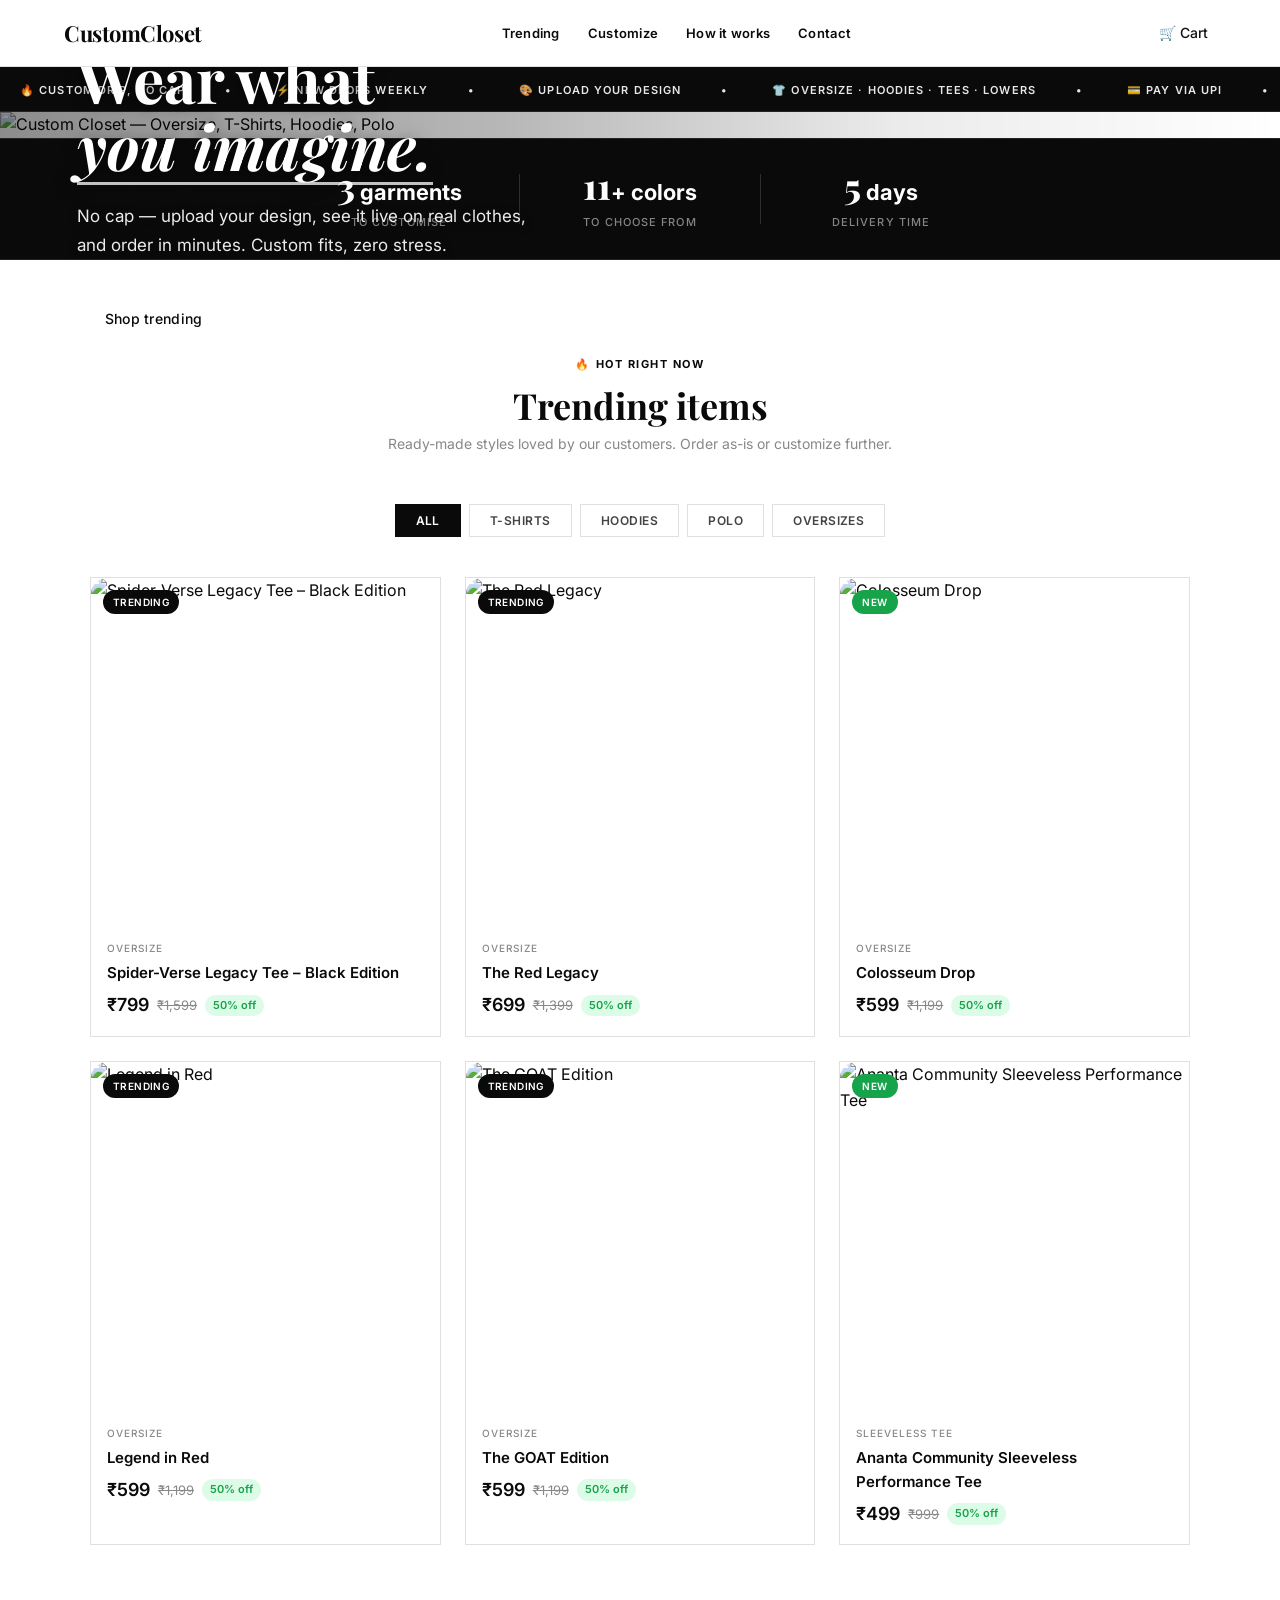
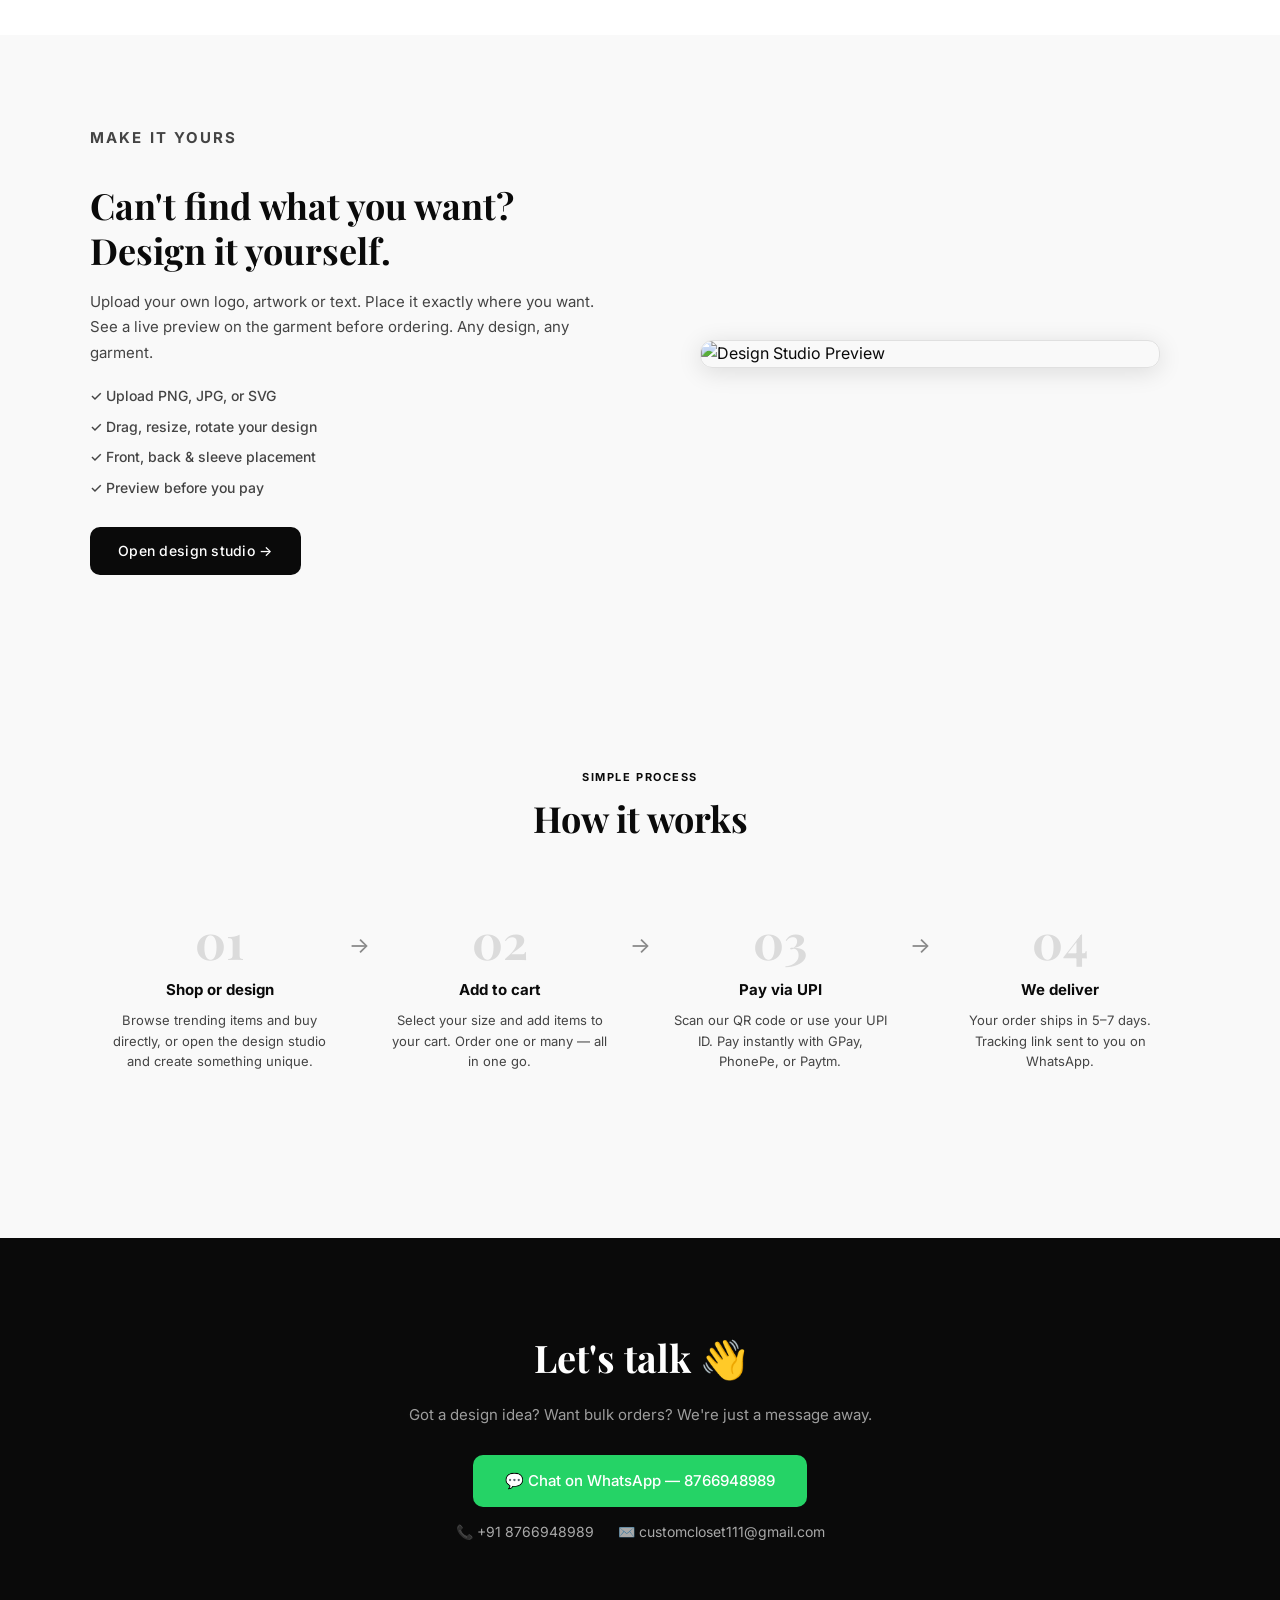
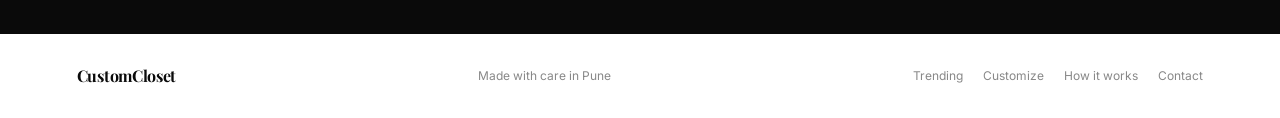
==== commit c95ba1f9: "Add cache-busting version tags, fix mobile hero and admin table" ====
--- a/index.html
+++ b/index.html
@@ -1,10 +1,10 @@
- <!DOCTYPE html>
+<!DOCTYPE html>
 <html lang="en">
 <head>
   <meta charset="UTF-8" />
   <meta name="viewport" content="width=device-width, initial-scale=1.0"/>
   <title>CC — Custom Closet | Your Design. Your Drip.</title>
-  <link rel="stylesheet" href="style.css" />
+  <link rel="stylesheet" href="style.css?v=2" />
   <link rel="preconnect" href="https://fonts.googleapis.com">
   <link href="https://fonts.googleapis.com/css2?family=Inter:wght@300;400;500;600&family=Playfair+Display:ital,wght@0,700;1,700&display=swap" rel="stylesheet">
 </head>
@@ -195,9 +195,9 @@
     </div>
   </div>
 
-  <script src="script.js"></script>
+  <script src="script.js?v=2"></script>
   <script>
     document.addEventListener('DOMContentLoaded', () => renderSizeTable('oversize'));
   </script>
 </body>
-</html>
+</html>
--- a/style.css
+++ b/style.css
@@ -309,6 +309,8 @@
 
 /* Responsive */
 @media (max-width: 768px) {
+  .hero-full { min-height: 78vh; }
+  .hero-bg-img { position:absolute; inset:0; width:100%; height:100%; object-fit:cover; }
   .hero-text-block { padding: 40px 6%; max-width: 100%; }
   .hero-title { font-size: 38px; }
   .hero-overlay {
@@ -316,6 +318,7 @@
   }
 }
 @media (max-width: 480px) {
+  .hero-full { min-height: 72vh; }
   .hero-title { font-size: 30px; }
   .hero-sub { font-size: 14px; }
   .hero-text-block { padding: 32px 5%; }
@@ -2073,4 +2076,4 @@
 ══════════════════════════════════ */
 .minimal-card{transition:transform 0.2s,box-shadow 0.2s;}
 .minimal-card:hover{transform:translateY(-4px);box-shadow:0 12px 32px rgba(0,0,0,0.12);}
-.minimal-card .trend-info{padding:14px 16px 16px;}
+.minimal-card .trend-info{padding:14px 16px 16px;}
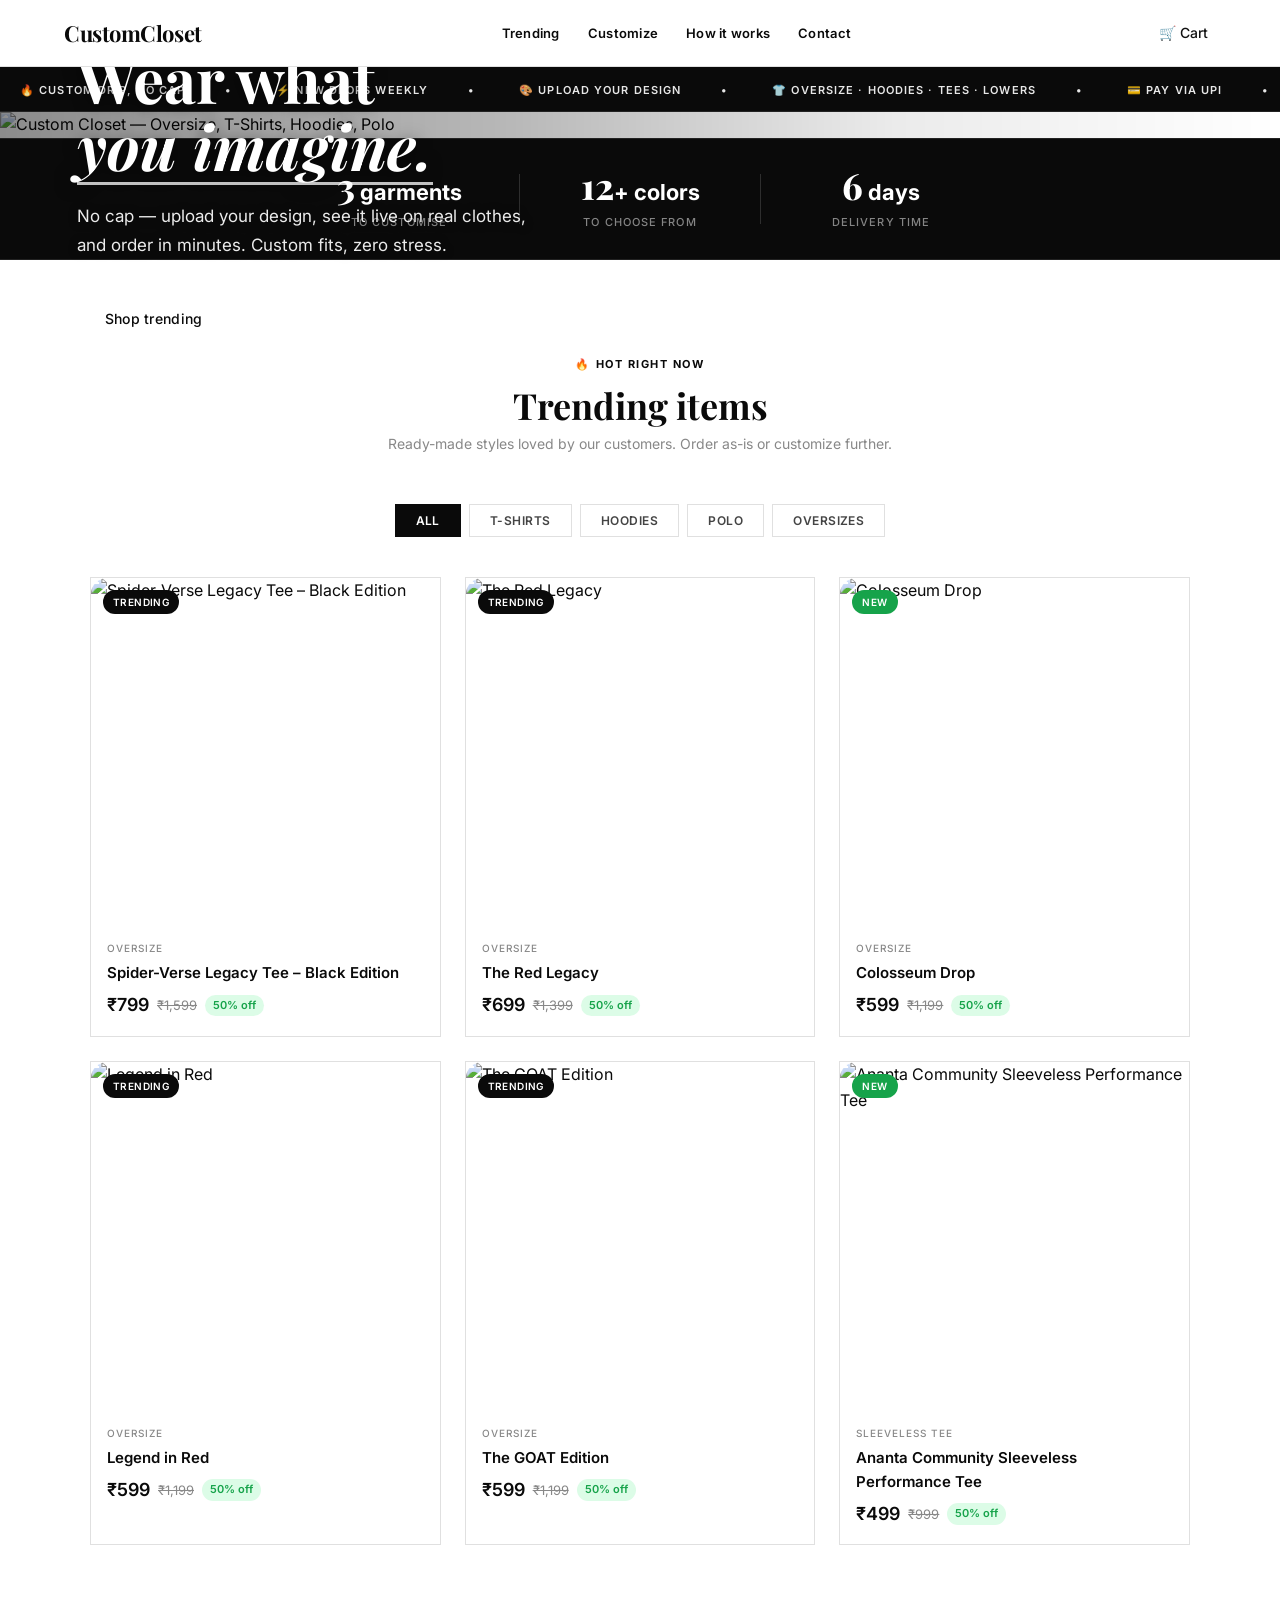
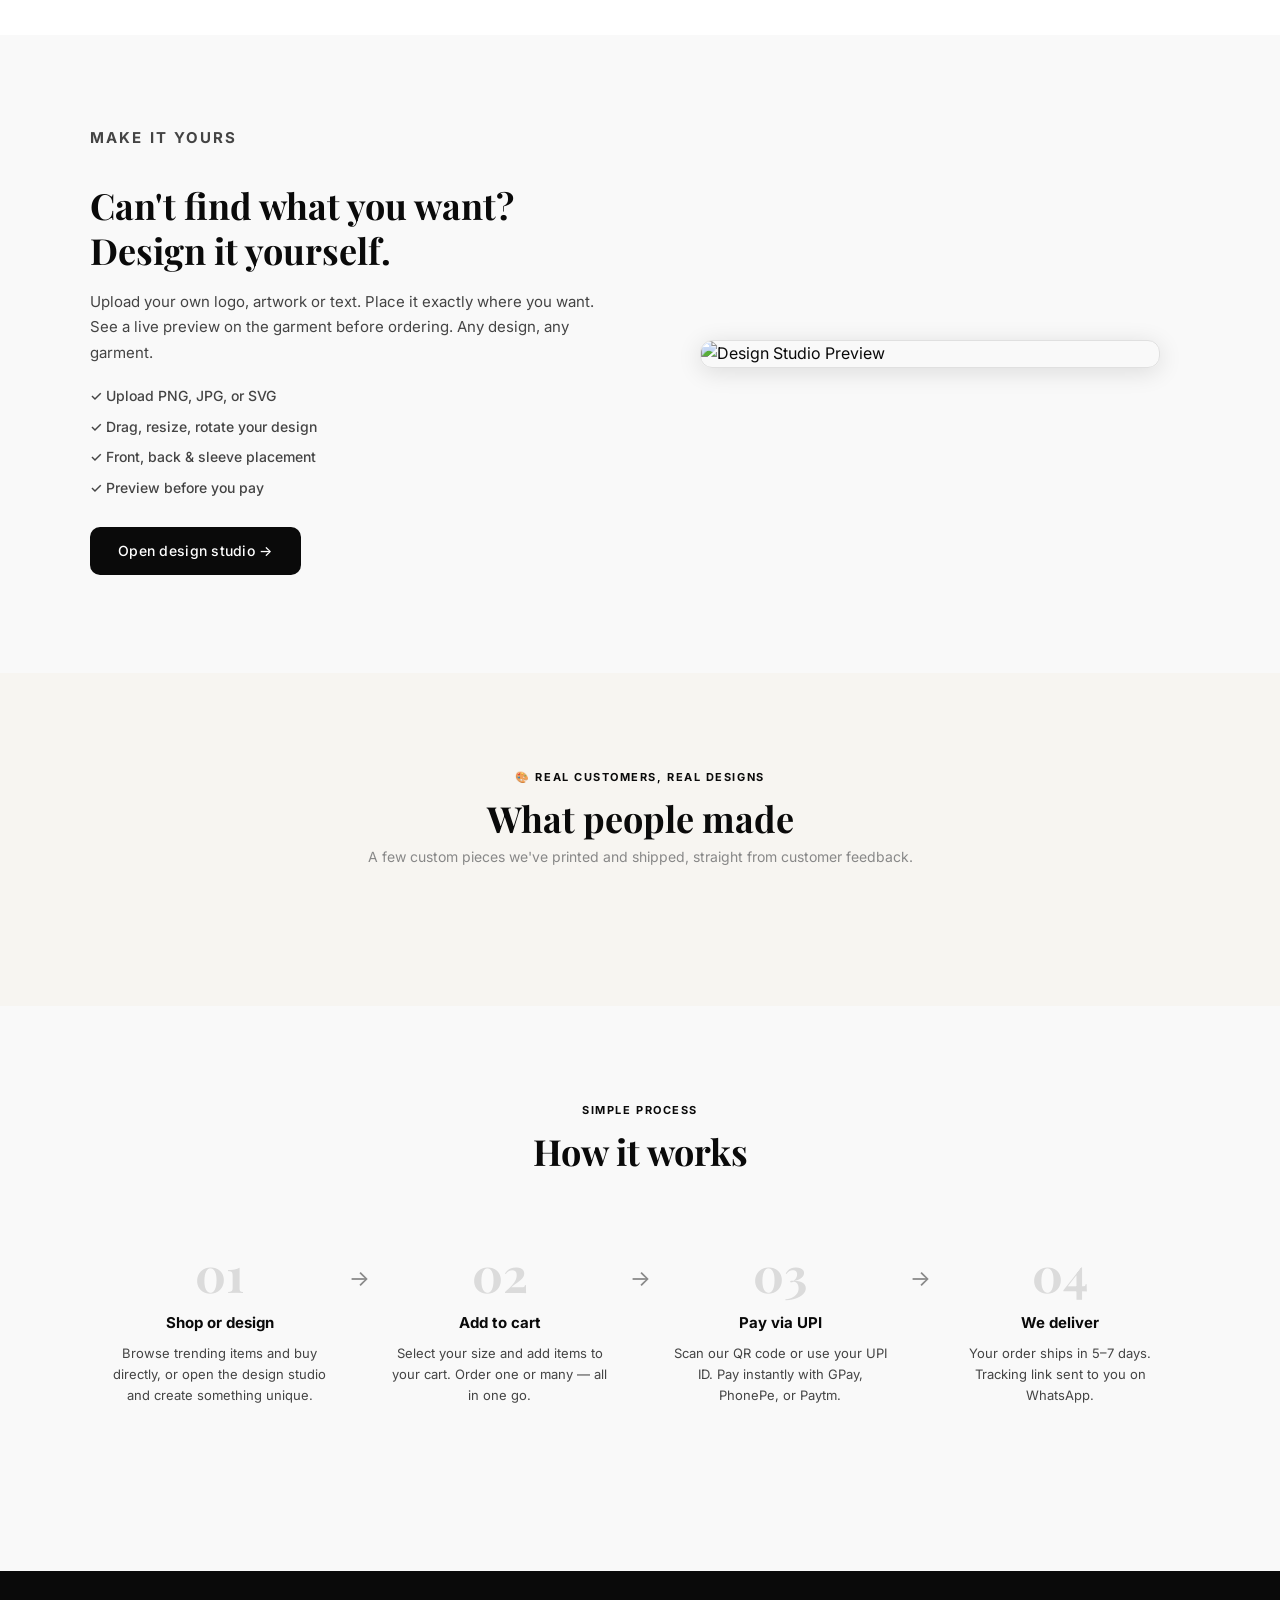
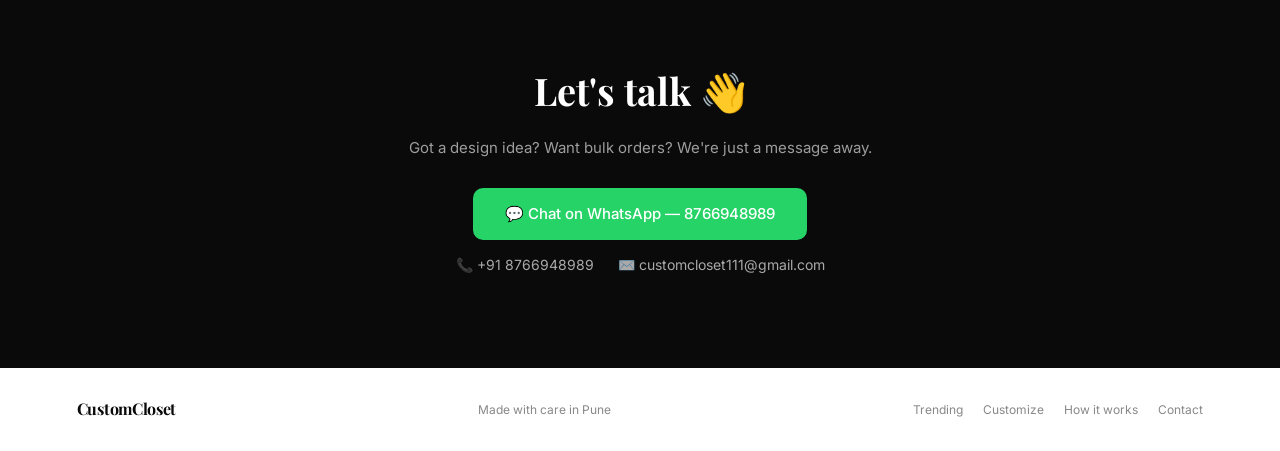
==== commit dfbfc0b3: "Add custom order showcase section on homepage with admin management" ====
--- a/index.html
+++ b/index.html
@@ -4,7 +4,7 @@
   <meta charset="UTF-8" />
   <meta name="viewport" content="width=device-width, initial-scale=1.0"/>
   <title>CC — Custom Closet | Your Design. Your Drip.</title>
-  <link rel="stylesheet" href="style.css?v=2" />
+  <link rel="stylesheet" href="style.css?v=3" />
   <link rel="preconnect" href="https://fonts.googleapis.com">
   <link href="https://fonts.googleapis.com/css2?family=Inter:wght@300;400;500;600&family=Playfair+Display:ital,wght@0,700;1,700&display=swap" rel="stylesheet">
 </head>
@@ -60,7 +60,7 @@
 
   <!-- HERO -->
   <section class="hero-full">
-    <img src="https://res.cloudinary.com/bsgynj2j/image/upload/front-page.png"
+    <img src="https://res.cloudinary.com/bsgynj2j/image/upload/f_auto,q_auto/front-page.png"
          alt="Custom Closet — Oversize, T-Shirts, Hoodies, Polo" class="hero-bg-img"/>
     <div class="hero-overlay"></div>
     <div class="hero-text-block">
@@ -122,11 +122,21 @@
       </div>
       <div class="customize-visual">
         <div class="studio-preview-img-wrap">
-          <img src="https://res.cloudinary.com/bsgynj2j/image/upload/design-studio.png"
+          <img src="https://res.cloudinary.com/bsgynj2j/image/upload/f_auto,q_auto/design-studio.png"
                alt="Design Studio Preview" class="studio-preview-img"/>
         </div>
       </div>
     </div>
+  </section>
+
+  <!-- CUSTOM SHOWCASE -->
+  <section class="showcase-section" id="showcase">
+    <div class="section-header">
+      <p class="section-eyebrow">🎨 Real customers, real designs</p>
+      <h2>What people made</h2>
+      <p class="section-sub">A few custom pieces we've printed and shipped, straight from customer feedback.</p>
+    </div>
+    <div class="showcase-grid" id="showcaseHomeGrid"></div>
   </section>
 
   <!-- HOW IT WORKS -->
@@ -195,9 +205,26 @@
     </div>
   </div>
 
-  <script src="script.js?v=2"></script>
+  <script src="supabase.js"></script>
+  <script src="script.js?v=3"></script>
   <script>
-    document.addEventListener('DOMContentLoaded', () => renderSizeTable('oversize'));
+    document.addEventListener('DOMContentLoaded', () => { renderSizeTable('oversize'); loadHomeShowcase(); });
+
+    async function loadHomeShowcase(){
+      const section = document.getElementById('showcase');
+      const grid = document.getElementById('showcaseHomeGrid');
+      const items = await sbGetCustomReviews();
+      if(!items || items.length===0){ section.style.display='none'; return; }
+      grid.innerHTML = items.slice(0,6).map(item => `
+        <div class="showcase-card">
+          <img src="${item.photo_url}" alt="${item.customer_name}'s custom order" loading="lazy"/>
+          <div class="showcase-card-body">
+            <div class="showcase-stars">${'★'.repeat(item.rating)}${'☆'.repeat(5-item.rating)}</div>
+            <p class="showcase-text">“${item.review_text}”</p>
+            <div class="showcase-name">— ${item.customer_name}</div>
+          </div>
+        </div>`).join('');
+    }
   </script>
 </body>
 </html>
--- a/style.css
+++ b/style.css
@@ -648,6 +648,54 @@
   transform: translateY(-4px);
 }
 .trend-card.hidden { display: none; }
+
+/* CUSTOM SHOWCASE */
+.showcase-section {
+  padding: 90px 6%;
+  background: var(--bg-light, #f7f5f1);
+}
+.showcase-grid {
+  display: grid;
+  grid-template-columns: repeat(3, 1fr);
+  gap: 24px;
+  max-width: 1100px;
+  margin: 0 auto;
+}
+.showcase-card {
+  border: 1px solid var(--border);
+  border-radius: var(--radius-lg);
+  overflow: hidden;
+  background: var(--white);
+  transition: box-shadow 0.2s, transform 0.2s;
+}
+.showcase-card:hover {
+  box-shadow: var(--shadow-hover);
+  transform: translateY(-4px);
+}
+.showcase-card img {
+  width: 100%;
+  aspect-ratio: 1;
+  object-fit: cover;
+  display: block;
+}
+.showcase-card-body { padding: 18px 20px 22px; }
+.showcase-stars { color: #fbbf24; font-size: 14px; margin-bottom: 8px; }
+.showcase-text {
+  font-size: 14px;
+  color: var(--text-main, #222);
+  line-height: 1.6;
+  margin-bottom: 10px;
+  font-style: italic;
+}
+.showcase-name { font-size: 13px; font-weight: 600; color: var(--text-sub); }
+
+@media (max-width: 900px) {
+  .showcase-grid { grid-template-columns: repeat(2, 1fr); }
+}
+@media (max-width: 600px) {
+  .showcase-grid { grid-template-columns: 1fr; }
+  .showcase-section { padding: 56px 6%; }
+}
 
 /* Product Image Area */
 .trend-img-wrap { position: relative; }
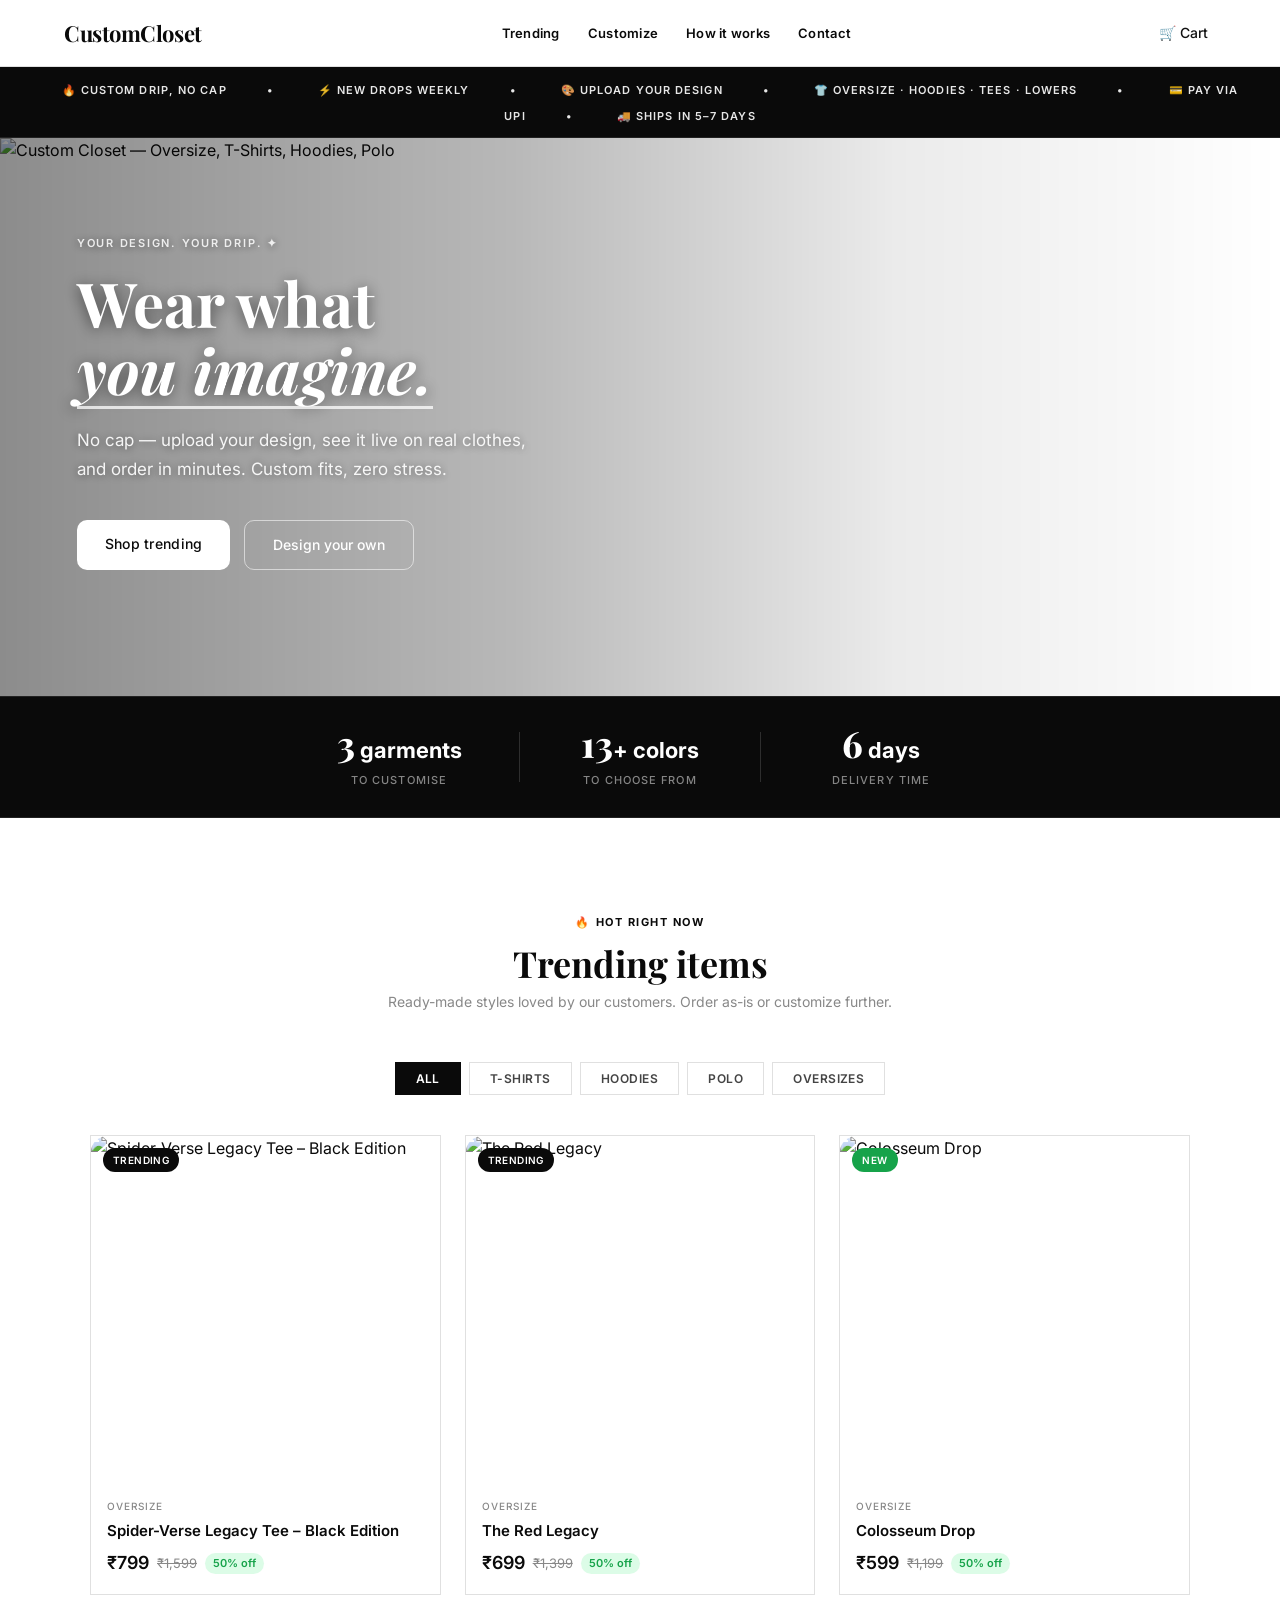
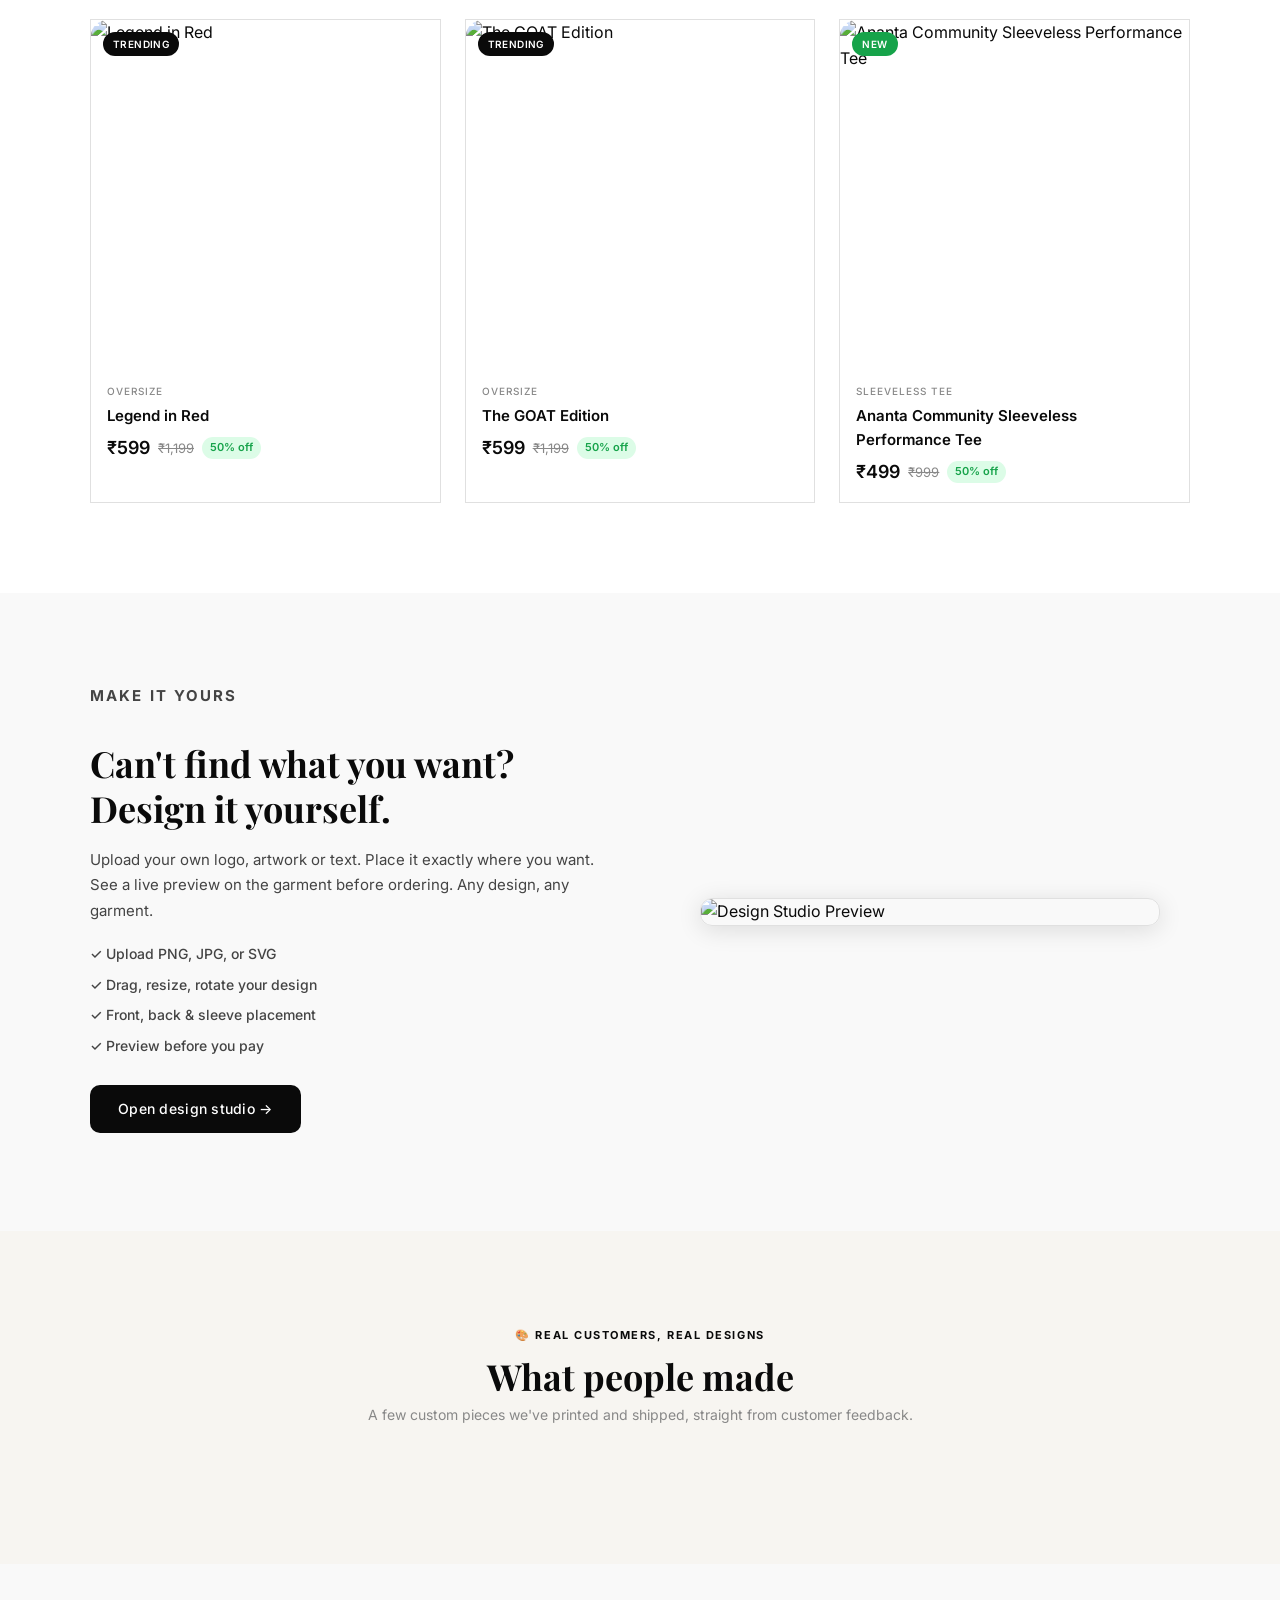
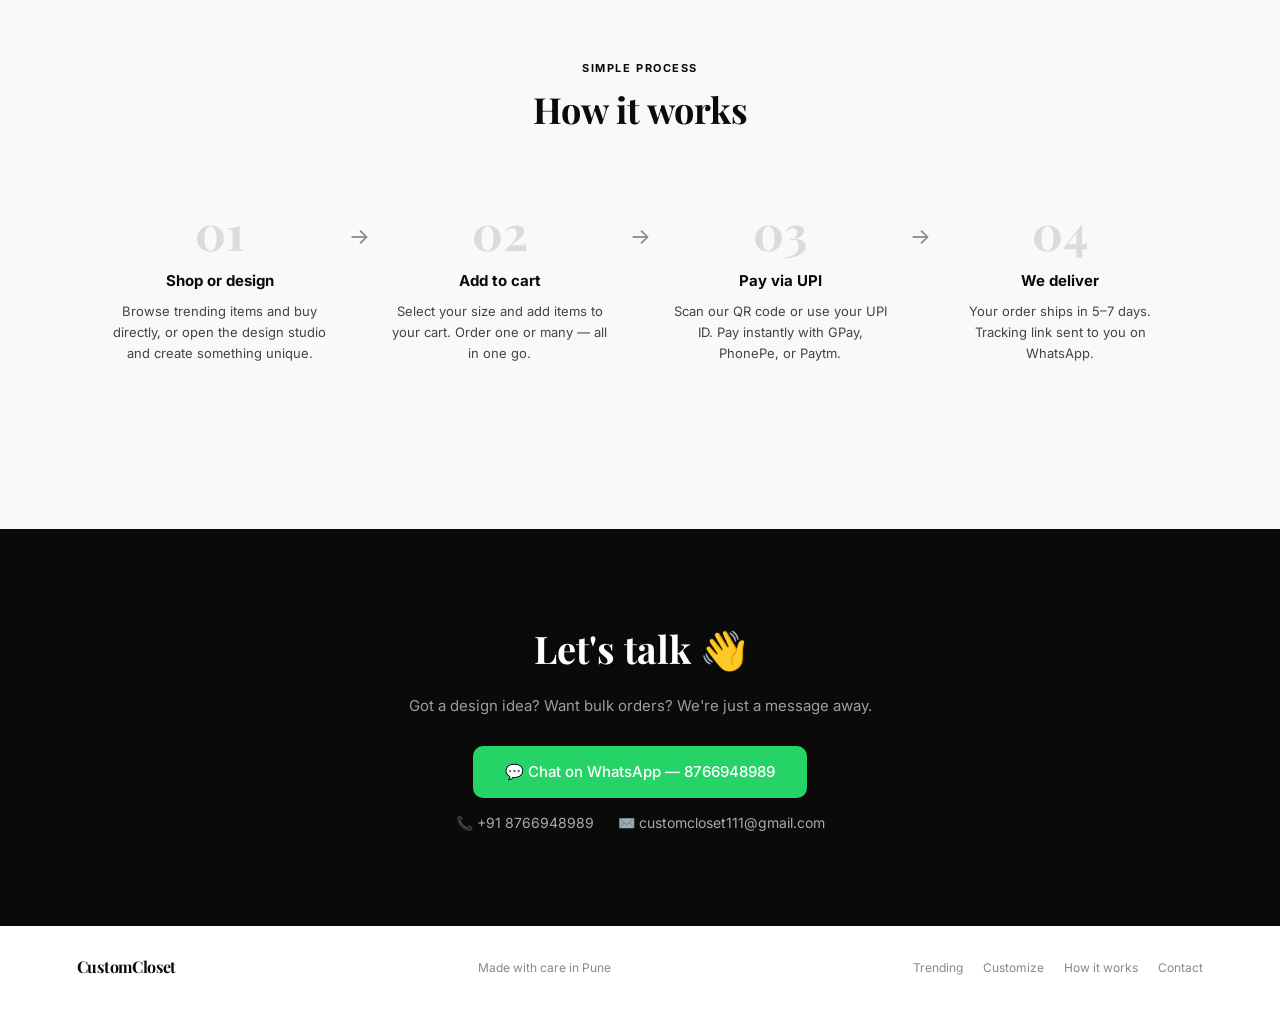
==== commit 9b4b2073: "Fix hero image height, stop ticker animation, always show showcase section" ====
--- a/index.html
+++ b/index.html
@@ -4,7 +4,7 @@
   <meta charset="UTF-8" />
   <meta name="viewport" content="width=device-width, initial-scale=1.0"/>
   <title>CC — Custom Closet | Your Design. Your Drip.</title>
-  <link rel="stylesheet" href="style.css?v=3" />
+  <link rel="stylesheet" href="style.css?v=4" />
   <link rel="preconnect" href="https://fonts.googleapis.com">
   <link href="https://fonts.googleapis.com/css2?family=Inter:wght@300;400;500;600&family=Playfair+Display:ital,wght@0,700;1,700&display=swap" rel="stylesheet">
 </head>
@@ -38,13 +38,7 @@
       <span>🎨 Upload your design</span><span>•</span>
       <span>👕 Oversize · Hoodies · Tees · Lowers</span><span>•</span>
       <span>💳 Pay via UPI</span><span>•</span>
-      <span>🚚 Ships in 5–7 days</span><span>•</span>
-      <span>🔥 Custom drip, no cap</span><span>•</span>
-      <span>⚡ New drops weekly</span><span>•</span>
-      <span>🎨 Upload your design</span><span>•</span>
-      <span>👕 Oversize · Hoodies · Tees · Lowers</span><span>•</span>
-      <span>💳 Pay via UPI</span><span>•</span>
-      <span>🚚 Ships in 5–7 days</span><span>•</span>
+      <span>🚚 Ships in 5–7 days</span>
     </div>
   </div>
 
@@ -211,10 +205,12 @@
     document.addEventListener('DOMContentLoaded', () => { renderSizeTable('oversize'); loadHomeShowcase(); });
 
     async function loadHomeShowcase(){
-      const section = document.getElementById('showcase');
       const grid = document.getElementById('showcaseHomeGrid');
       const items = await sbGetCustomReviews();
-      if(!items || items.length===0){ section.style.display='none'; return; }
+      if(!items || items.length===0){
+        grid.innerHTML = `<div class="showcase-empty">Custom order photos and reviews will appear here soon — check back!</div>`;
+        return;
+      }
       grid.innerHTML = items.slice(0,6).map(item => `
         <div class="showcase-card">
           <img src="${item.photo_url}" alt="${item.customer_name}'s custom order" loading="lazy"/>
--- a/style.css
+++ b/style.css
@@ -191,12 +191,12 @@
   border-bottom: 1.5px solid #222;
 }
 
-/* The full-bleed background image — natural size, full width, NOT cropped */
+/* The full-bleed background image — capped height, cropped to fit nicely */
 .hero-bg-img {
   display: block;
   width: 100%;
-  height: auto;          /* keeps full image, no crop */
-  object-fit: unset;
+  height: clamp(420px, 62vh, 640px);
+  object-fit: cover;
   position: static;      /* in normal flow so it sets the section height */
   z-index: 0;
 }
@@ -688,6 +688,16 @@
   font-style: italic;
 }
 .showcase-name { font-size: 13px; font-weight: 600; color: var(--text-sub); }
+.showcase-empty {
+  grid-column: 1 / -1;
+  text-align: center;
+  padding: 40px 20px;
+  color: var(--text-muted);
+  font-size: 14px;
+  background: var(--white);
+  border-radius: var(--radius-lg);
+  border: 1px dashed var(--border);
+}
 
 @media (max-width: 900px) {
   .showcase-grid { grid-template-columns: repeat(2, 1fr); }
@@ -1069,11 +1079,12 @@
   background: var(--black);
   overflow: hidden;
   padding: 8px 0;
-  white-space: nowrap;
+  white-space: normal;
+  text-align: center;
 }
 .ticker {
   display: inline-block;
-  animation: ticker-scroll 30s linear infinite;
+  animation: none;
 }
 .ticker span {
   font-size: 12px;
@@ -1330,17 +1341,18 @@
 }
 .btn-primary:hover::after { width: 300px; height: 300px; }
 
-/* Marquee ticker — black strip */
+/* Marquee ticker — black strip, static (no scroll) */
 .ticker-wrap {
   background: var(--black);
   overflow: hidden;
   padding: 9px 0;
-  white-space: nowrap;
+  white-space: normal;
+  text-align: center;
   border-bottom: 1px solid #222;
 }
 .ticker {
   display: inline-block;
-  animation: ticker-scroll 28s linear infinite;
+  animation: none;
 }
 .ticker span {
   font-size: 11px;
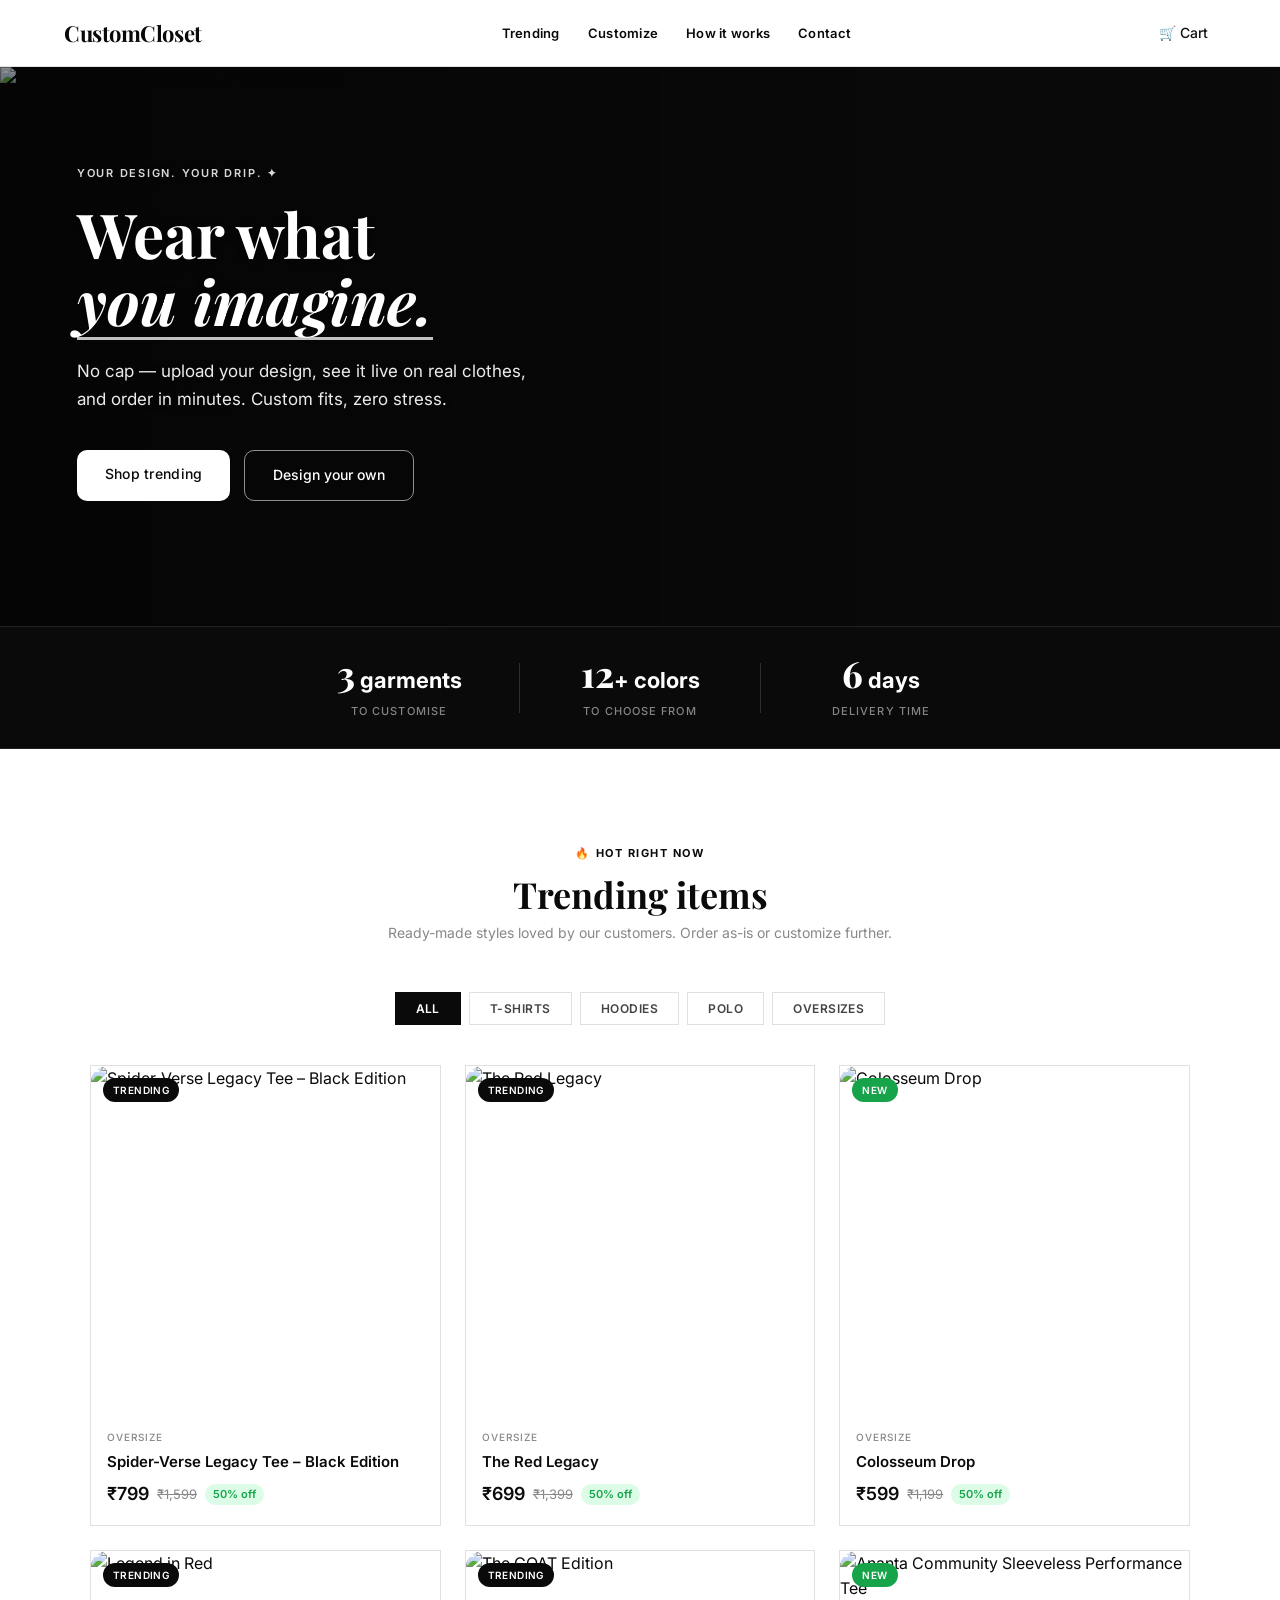
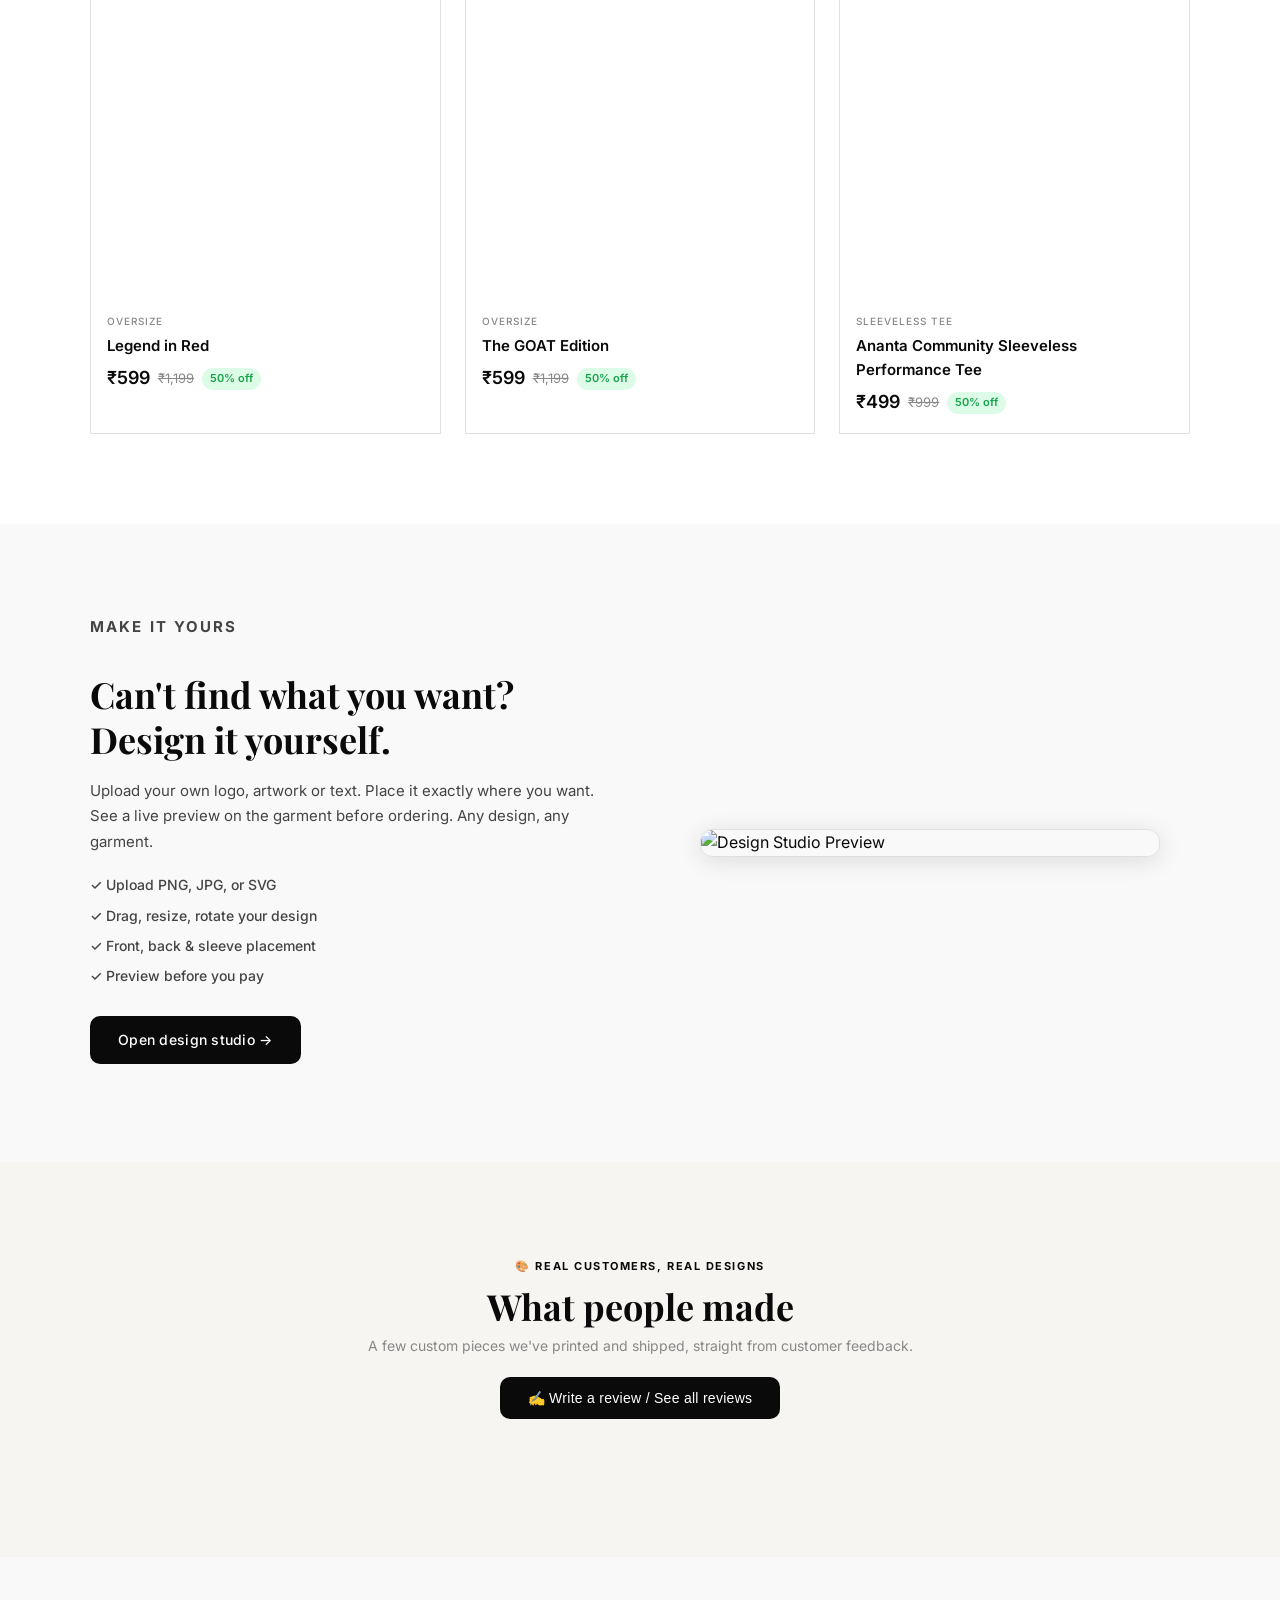
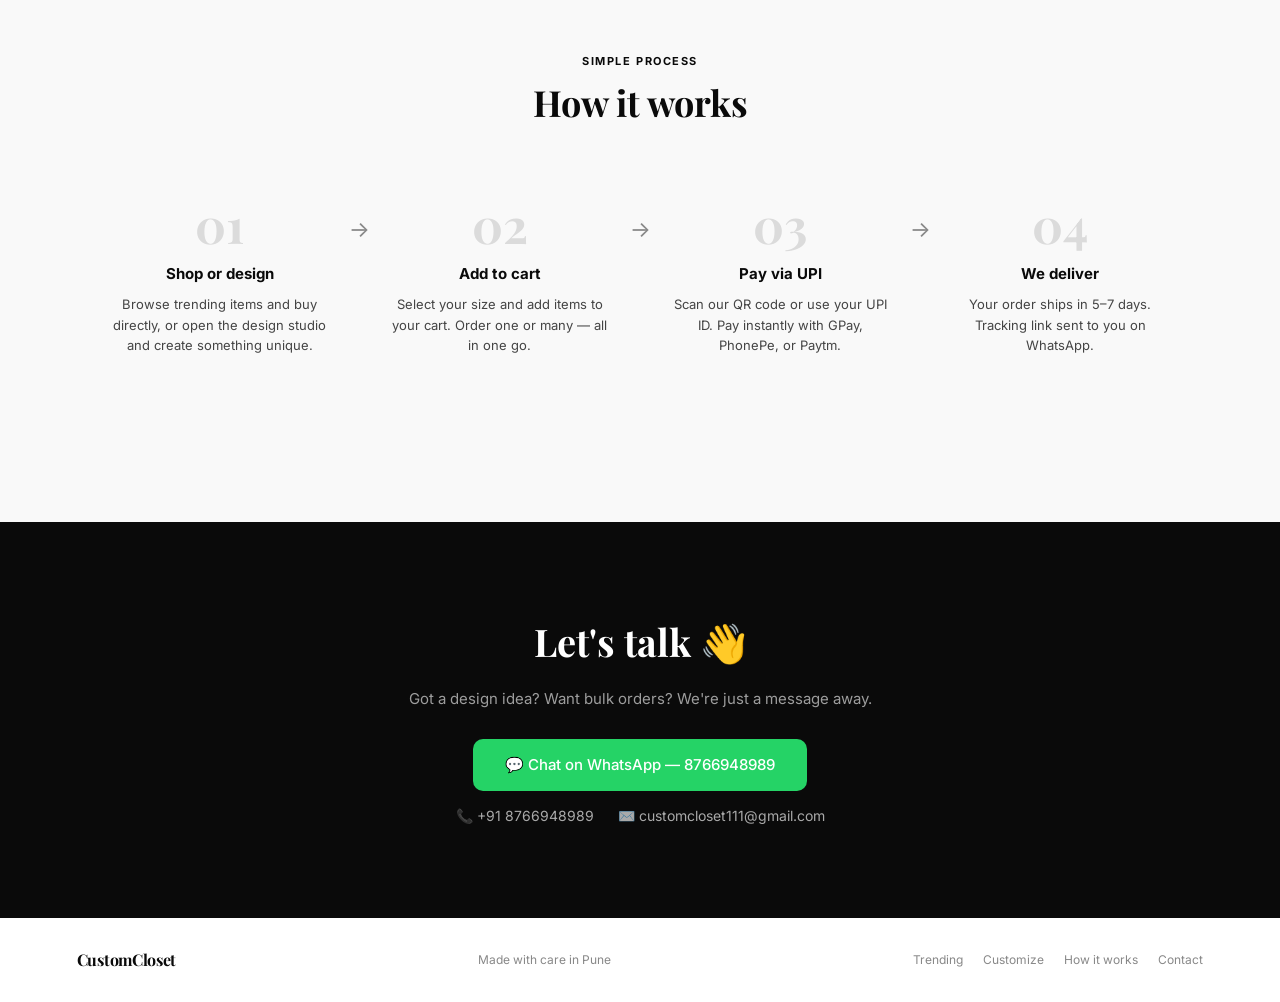
==== commit 35d96dff: "Remove ticker, fix hero image cropping, add public review submission" ====
--- a/index.html
+++ b/index.html
@@ -4,7 +4,7 @@
   <meta charset="UTF-8" />
   <meta name="viewport" content="width=device-width, initial-scale=1.0"/>
   <title>CC — Custom Closet | Your Design. Your Drip.</title>
-  <link rel="stylesheet" href="style.css?v=4" />
+  <link rel="stylesheet" href="style.css?v=5" />
   <link rel="preconnect" href="https://fonts.googleapis.com">
   <link href="https://fonts.googleapis.com/css2?family=Inter:wght@300;400;500;600&family=Playfair+Display:ital,wght@0,700;1,700&display=swap" rel="stylesheet">
 </head>
@@ -29,18 +29,6 @@
       <div class="hamburger" onclick="toggleMenu()">&#9776;</div>
     </div>
   </nav>
-
-  <!-- TICKER -->
-  <div class="ticker-wrap">
-    <div class="ticker">
-      <span>🔥 Custom drip, no cap</span><span>•</span>
-      <span>⚡ New drops weekly</span><span>•</span>
-      <span>🎨 Upload your design</span><span>•</span>
-      <span>👕 Oversize · Hoodies · Tees · Lowers</span><span>•</span>
-      <span>💳 Pay via UPI</span><span>•</span>
-      <span>🚚 Ships in 5–7 days</span>
-    </div>
-  </div>
 
   <!-- MOBILE MENU -->
   <div class="mobile-menu" id="mobileMenu">
@@ -129,6 +117,7 @@
       <p class="section-eyebrow">🎨 Real customers, real designs</p>
       <h2>What people made</h2>
       <p class="section-sub">A few custom pieces we've printed and shipped, straight from customer feedback.</p>
+      <button class="btn-primary showcase-cta-btn" onclick="openReviewModal()">✍️ Write a review / See all reviews</button>
     </div>
     <div class="showcase-grid" id="showcaseHomeGrid"></div>
   </section>
@@ -196,6 +185,31 @@
         <tbody id="scTbody"></tbody>
       </table>
       <p class="sc-note">⚠️ When in doubt, size up.</p>
+    </div>
+  </div>
+
+  <!-- CUSTOM REVIEW MODAL -->
+  <div class="sc-overlay" id="reviewModalOverlay" onclick="if(event.target===this)closeReviewModal()">
+    <div class="sc-modal review-modal">
+      <button class="sc-close" onclick="closeReviewModal()">✕</button>
+      <div class="sc-title">🎨 Custom Order Reviews</div>
+
+      <div class="rev-form-box">
+        <div class="panel-label" style="margin-bottom:10px;">Write a review</div>
+        <input type="text" id="revName" class="rev-input" placeholder="Your name"/>
+        <div class="rev-stars-input" id="revStarsInput">
+          <span data-v="1">☆</span><span data-v="2">☆</span><span data-v="3">☆</span><span data-v="4">☆</span><span data-v="5">☆</span>
+        </div>
+        <textarea id="revText" class="rev-input" rows="3" placeholder="How was your custom order?"></textarea>
+        <input type="file" id="revPhotoInput" accept="image/*" style="display:none" onchange="handleRevPhotoUpload(event)"/>
+        <div class="rev-upload-zone" id="revUploadZone" onclick="document.getElementById('revPhotoInput').click()">
+          <span id="revUploadText">📸 Add a photo (optional)</span>
+        </div>
+        <button class="btn-primary" id="revSubmitBtn" onclick="submitPublicReview()" style="width:100%;margin-top:12px;">Submit review</button>
+      </div>
+
+      <div class="rev-list-divider">All reviews</div>
+      <div id="revFullList" class="rev-full-list"><p style="color:#999;font-size:13px;">Loading...</p></div>
     </div>
   </div>
 
@@ -221,6 +235,99 @@
           </div>
         </div>`).join('');
     }
+
+    // ── PUBLIC REVIEW MODAL ──
+    const REV_CLOUD_NAME = 'bsgynj2j';
+    const REV_UPLOAD_PRESET = 'cc_screenshots';
+    let revRating = 0;
+    let revPhotoUrl = '';
+
+    function openReviewModal(){
+      document.getElementById('reviewModalOverlay').classList.add('open');
+      loadFullReviewList();
+    }
+    function closeReviewModal(){
+      document.getElementById('reviewModalOverlay').classList.remove('open');
+    }
+
+    document.getElementById('revStarsInput').addEventListener('click', (e) => {
+      if(e.target.tagName !== 'SPAN') return;
+      revRating = parseInt(e.target.dataset.v);
+      document.querySelectorAll('#revStarsInput span').forEach(s => {
+        s.textContent = parseInt(s.dataset.v) <= revRating ? '★' : '☆';
+      });
+    });
+
+    function handleRevPhotoUpload(event){
+      const file = event.target.files[0];
+      if(!file) return;
+      document.getElementById('revUploadText').textContent = '⏳ Uploading...';
+
+      const fd = new FormData();
+      fd.append('file', file);
+      fd.append('upload_preset', REV_UPLOAD_PRESET);
+      fd.append('folder', 'custom-showcase');
+
+      fetch(`https://api.cloudinary.com/v1_1/${REV_CLOUD_NAME}/image/upload`, { method:'POST', body:fd })
+        .then(res => { if(!res.ok) throw new Error(); return res.json(); })
+        .then(data => {
+          revPhotoUrl = data.secure_url;
+          document.getElementById('revUploadText').textContent = '✅ Photo added';
+        })
+        .catch(() => {
+          document.getElementById('revUploadText').textContent = '⚠️ Upload failed, tap to retry';
+        });
+    }
+
+    async function submitPublicReview(){
+      const name = document.getElementById('revName').value.trim();
+      const text = document.getElementById('revText').value.trim();
+      if(!name || !text || revRating===0){
+        alert('Please add your name, a rating, and a short review.');
+        return;
+      }
+      const btn = document.getElementById('revSubmitBtn');
+      btn.disabled = true; btn.textContent = 'Submitting...';
+
+      const ok = await sbInsertCustomReview({
+        customer_name: name, review_text: text, rating: revRating,
+        photo_url: revPhotoUrl || null
+      });
+
+      if(ok){
+        document.getElementById('revName').value='';
+        document.getElementById('revText').value='';
+        revRating = 0; revPhotoUrl = '';
+        document.querySelectorAll('#revStarsInput span').forEach(s => s.textContent='☆');
+        document.getElementById('revUploadText').textContent = '📸 Add a photo (optional)';
+        btn.textContent = 'Submit review';
+        btn.disabled = false;
+        loadFullReviewList();
+        loadHomeShowcase();
+      } else {
+        alert('Something went wrong. Please try again.');
+        btn.disabled = false; btn.textContent = 'Submit review';
+      }
+    }
+
+    async function loadFullReviewList(){
+      const list = document.getElementById('revFullList');
+      list.innerHTML = '<p style="color:#999;font-size:13px;">Loading...</p>';
+      const items = await sbGetCustomReviews();
+      if(!items || items.length===0){
+        list.innerHTML = '<p style="color:#999;font-size:13px;">No reviews yet — be the first!</p>';
+        return;
+      }
+      list.innerHTML = items.map(item => `
+        <div class="rev-list-item">
+          ${item.photo_url ? `<img src="${item.photo_url}" alt="${item.customer_name}"/>` : ''}
+          <div class="rev-list-item-body">
+            <div class="rev-list-stars">${'★'.repeat(item.rating)}${'☆'.repeat(5-item.rating)}</div>
+            <p class="rev-list-text">${item.review_text}</p>
+            <div class="rev-list-name">— ${item.customer_name}</div>
+          </div>
+        </div>`).join('');
+    }
   </script>
 </body>
 </html>
--- a/style.css
+++ b/style.css
@@ -186,17 +186,18 @@
 .hero-full {
   position: relative;
   width: 100%;
-  /* height is driven by the image — no min-height, no overflow:hidden */
+  min-height: 560px;
+  background: var(--black);
   display: block;
   border-bottom: 1.5px solid #222;
 }
 
-/* The full-bleed background image — capped height, cropped to fit nicely */
+/* The full-bleed background image — capped height, FULLY visible, never cropped */
 .hero-bg-img {
   display: block;
   width: 100%;
-  height: clamp(420px, 62vh, 640px);
-  object-fit: cover;
+  height: clamp(320px, 46vh, 480px);
+  object-fit: contain;
   position: static;      /* in normal flow so it sets the section height */
   z-index: 0;
 }
@@ -309,8 +310,8 @@
 
 /* Responsive */
 @media (max-width: 768px) {
-  .hero-full { min-height: 78vh; }
-  .hero-bg-img { position:absolute; inset:0; width:100%; height:100%; object-fit:cover; }
+  .hero-full { min-height: 480px; }
+  .hero-bg-img { height: clamp(240px, 40vh, 380px); }
   .hero-text-block { padding: 40px 6%; max-width: 100%; }
   .hero-title { font-size: 38px; }
   .hero-overlay {
@@ -318,7 +319,6 @@
   }
 }
 @media (max-width: 480px) {
-  .hero-full { min-height: 72vh; }
   .hero-title { font-size: 30px; }
   .hero-sub { font-size: 14px; }
   .hero-text-block { padding: 32px 5%; }
@@ -2092,6 +2092,30 @@
 .sc-modal{background:#fff;border-radius:20px;padding:28px;max-width:480px;width:100%;max-height:90vh;overflow-y:auto;position:relative;}
 .sc-close{position:absolute;top:16px;right:16px;background:none;border:none;font-size:22px;cursor:pointer;color:#666;}
 .sc-title{font-family:'Playfair Display',serif;font-size:20px;font-weight:700;margin-bottom:4px;}
+
+/* PUBLIC REVIEW MODAL */
+.review-modal { max-width: 520px; }
+.showcase-cta-btn { margin-top: 20px; }
+.rev-form-box { background: var(--cream); border-radius: 14px; padding: 18px; margin: 16px 0 20px; }
+.rev-input {
+  width: 100%; padding: 10px 14px; border-radius: 10px; border: 1px solid var(--border);
+  font-family: 'Inter', sans-serif; font-size: 14px; margin-bottom: 10px; resize: vertical;
+  background: var(--white);
+}
+.rev-stars-input { font-size: 26px; letter-spacing: 4px; margin-bottom: 10px; cursor: pointer; color: #fbbf24; user-select: none; }
+.rev-upload-zone {
+  border: 1.5px dashed var(--border); border-radius: 10px; padding: 10px 14px;
+  text-align: center; font-size: 13px; color: var(--text-sub); cursor: pointer; background: var(--white);
+}
+.rev-upload-zone:hover { border-color: var(--black); }
+.rev-list-divider { font-size: 13px; font-weight: 600; color: var(--text-muted); text-transform: uppercase; letter-spacing: 0.04em; margin-bottom: 12px; }
+.rev-full-list { display: flex; flex-direction: column; gap: 14px; max-height: 320px; overflow-y: auto; }
+.rev-list-item { display: flex; gap: 12px; border-bottom: 1px solid var(--border); padding-bottom: 14px; }
+.rev-list-item img { width: 56px; height: 56px; border-radius: 10px; object-fit: cover; flex-shrink: 0; }
+.rev-list-item-body { flex: 1; }
+.rev-list-stars { color: #fbbf24; font-size: 13px; margin-bottom: 3px; }
+.rev-list-text { font-size: 13px; color: var(--text-sub); line-height: 1.5; margin-bottom: 4px; }
+.rev-list-name { font-size: 12px; font-weight: 600; color: var(--text-main); }
 .sc-tabs{display:flex;gap:8px;margin:14px 0;flex-wrap:wrap;}
 .sc-tab{padding:6px 14px;border:1.5px solid #e5e7eb;border-radius:20px;font-size:12px;font-weight:600;cursor:pointer;background:#fff;transition:all 0.15s;}
 .sc-tab.active{background:#111;color:#fff;border-color:#111;}
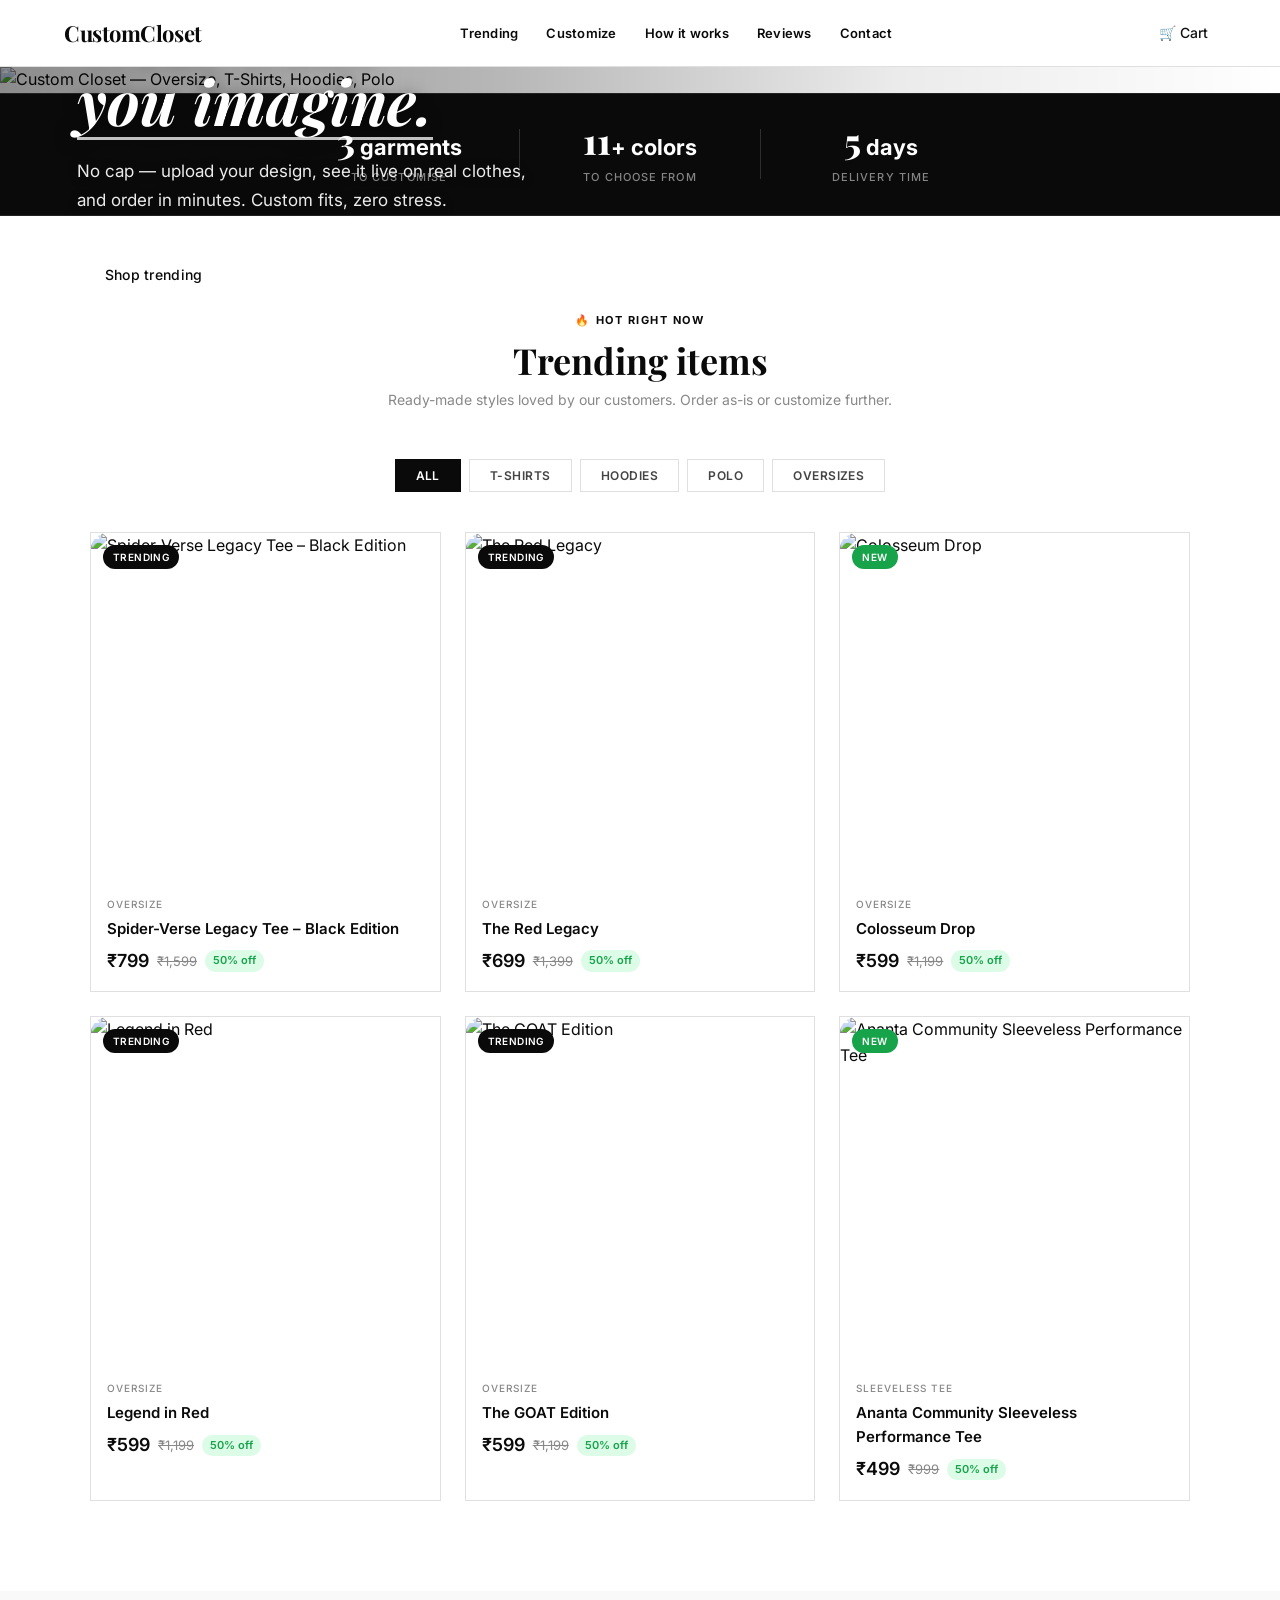
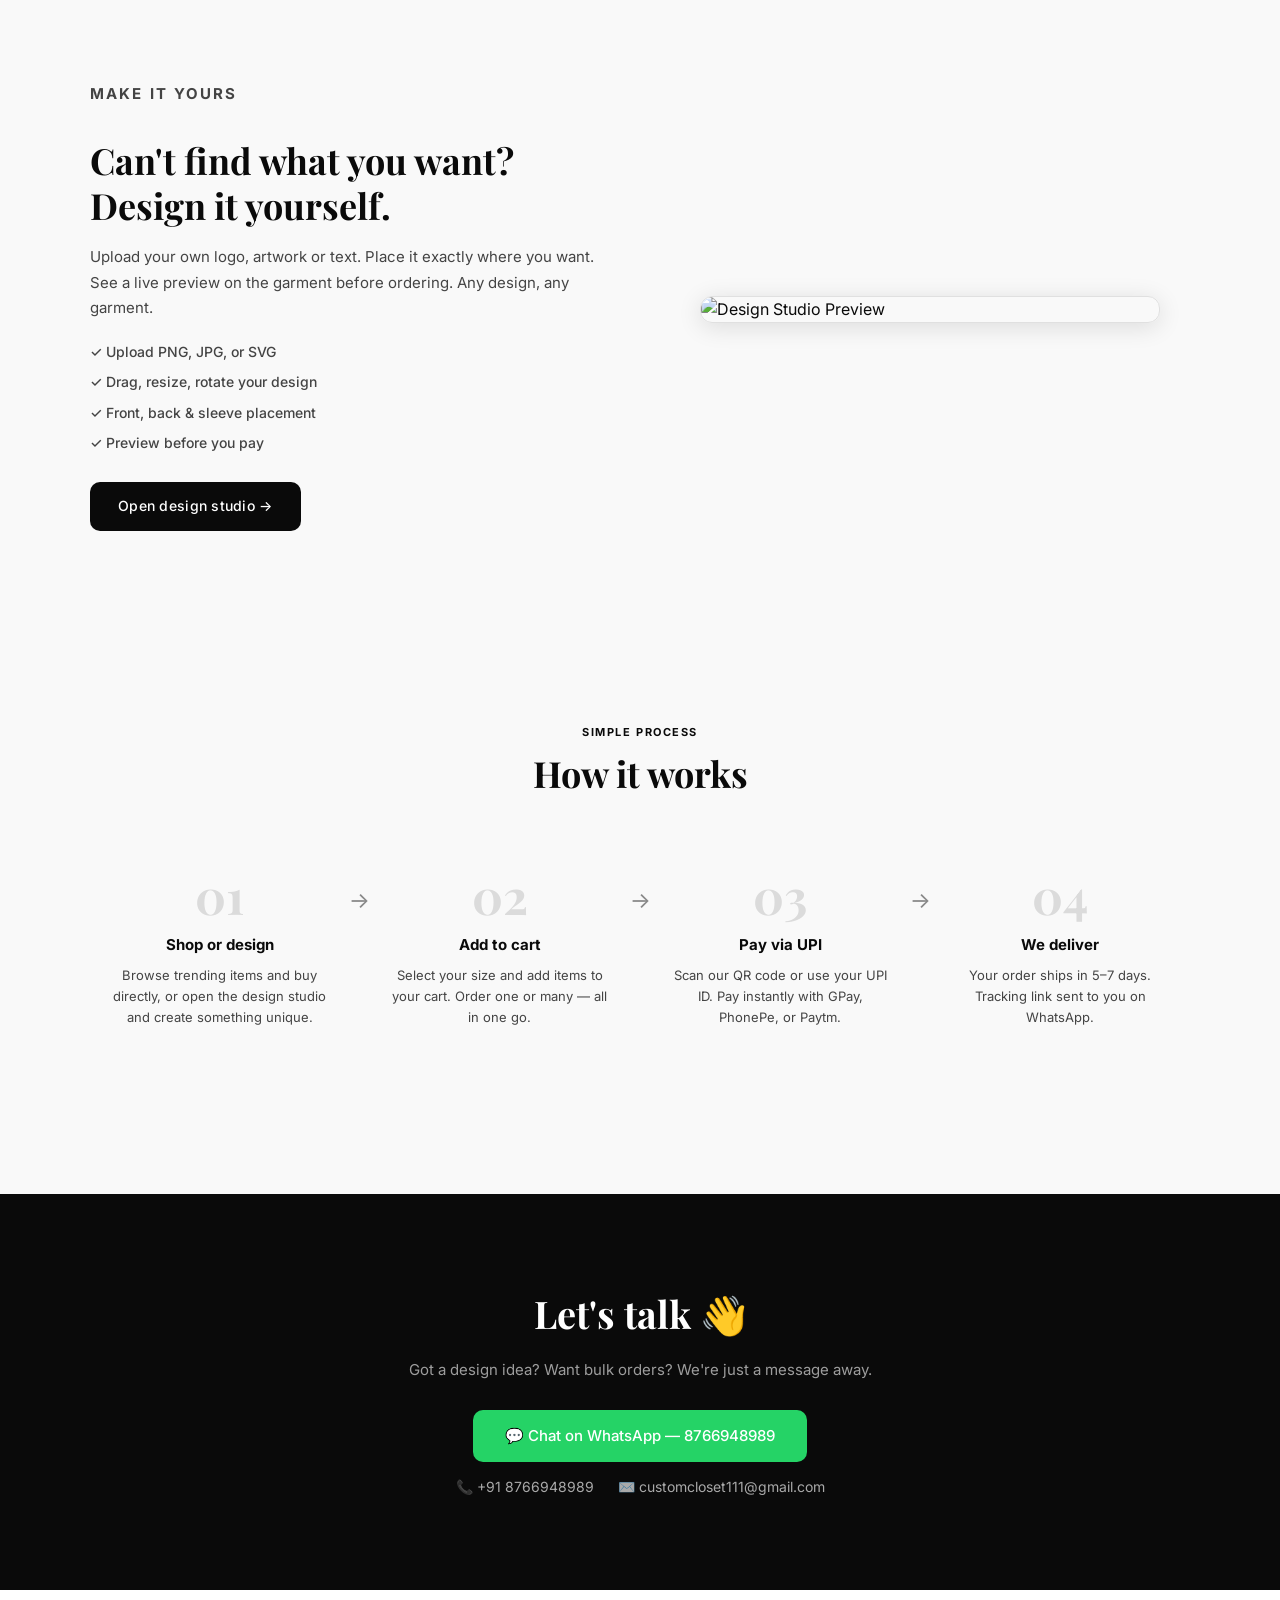
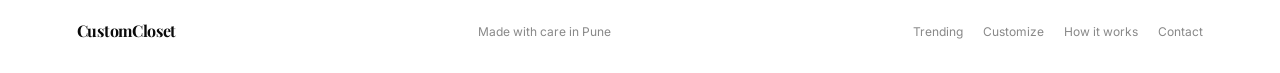
==== commit 0784f5e2: "Revert hero image, move reviews to dedicated page" ====
--- a/index.html
+++ b/index.html
@@ -4,7 +4,7 @@
   <meta charset="UTF-8" />
   <meta name="viewport" content="width=device-width, initial-scale=1.0"/>
   <title>CC — Custom Closet | Your Design. Your Drip.</title>
-  <link rel="stylesheet" href="style.css?v=5" />
+  <link rel="stylesheet" href="style.css?v=6" />
   <link rel="preconnect" href="https://fonts.googleapis.com">
   <link href="https://fonts.googleapis.com/css2?family=Inter:wght@300;400;500;600&family=Playfair+Display:ital,wght@0,700;1,700&display=swap" rel="stylesheet">
 </head>
@@ -19,6 +19,7 @@
       <a href="#trending">Trending</a>
       <a href="#customize">Customize</a>
       <a href="#how-it-works">How it works</a>
+      <a href="reviews.html">Reviews</a>
       <a href="#contact">Contact</a>
     </div>
     <div style="display:flex;align-items:center;gap:8px;">
@@ -35,6 +36,7 @@
     <a href="#trending" onclick="toggleMenu()">Trending</a>
     <a href="#customize" onclick="toggleMenu()">Customize</a>
     <a href="#how-it-works" onclick="toggleMenu()">How it works</a>
+    <a href="reviews.html" onclick="toggleMenu()">Reviews</a>
     <a href="#contact" onclick="toggleMenu()">Contact</a>
     <a href="cart.html" onclick="toggleMenu()">🛒 Cart</a>
     <a href="design.html" class="mobile-cta">Start Designing</a>
@@ -111,17 +113,6 @@
     </div>
   </section>
 
-  <!-- CUSTOM SHOWCASE -->
-  <section class="showcase-section" id="showcase">
-    <div class="section-header">
-      <p class="section-eyebrow">🎨 Real customers, real designs</p>
-      <h2>What people made</h2>
-      <p class="section-sub">A few custom pieces we've printed and shipped, straight from customer feedback.</p>
-      <button class="btn-primary showcase-cta-btn" onclick="openReviewModal()">✍️ Write a review / See all reviews</button>
-    </div>
-    <div class="showcase-grid" id="showcaseHomeGrid"></div>
-  </section>
-
   <!-- HOW IT WORKS -->
   <section class="how-it-works" id="how-it-works">
     <div class="section-header">
@@ -188,146 +179,9 @@
     </div>
   </div>
 
-  <!-- CUSTOM REVIEW MODAL -->
-  <div class="sc-overlay" id="reviewModalOverlay" onclick="if(event.target===this)closeReviewModal()">
-    <div class="sc-modal review-modal">
-      <button class="sc-close" onclick="closeReviewModal()">✕</button>
-      <div class="sc-title">🎨 Custom Order Reviews</div>
-
-      <div class="rev-form-box">
-        <div class="panel-label" style="margin-bottom:10px;">Write a review</div>
-        <input type="text" id="revName" class="rev-input" placeholder="Your name"/>
-        <div class="rev-stars-input" id="revStarsInput">
-          <span data-v="1">☆</span><span data-v="2">☆</span><span data-v="3">☆</span><span data-v="4">☆</span><span data-v="5">☆</span>
-        </div>
-        <textarea id="revText" class="rev-input" rows="3" placeholder="How was your custom order?"></textarea>
-        <input type="file" id="revPhotoInput" accept="image/*" style="display:none" onchange="handleRevPhotoUpload(event)"/>
-        <div class="rev-upload-zone" id="revUploadZone" onclick="document.getElementById('revPhotoInput').click()">
-          <span id="revUploadText">📸 Add a photo (optional)</span>
-        </div>
-        <button class="btn-primary" id="revSubmitBtn" onclick="submitPublicReview()" style="width:100%;margin-top:12px;">Submit review</button>
-      </div>
-
-      <div class="rev-list-divider">All reviews</div>
-      <div id="revFullList" class="rev-full-list"><p style="color:#999;font-size:13px;">Loading...</p></div>
-    </div>
-  </div>
-
-  <script src="supabase.js"></script>
   <script src="script.js?v=3"></script>
   <script>
-    document.addEventListener('DOMContentLoaded', () => { renderSizeTable('oversize'); loadHomeShowcase(); });
-
-    async function loadHomeShowcase(){
-      const grid = document.getElementById('showcaseHomeGrid');
-      const items = await sbGetCustomReviews();
-      if(!items || items.length===0){
-        grid.innerHTML = `<div class="showcase-empty">Custom order photos and reviews will appear here soon — check back!</div>`;
-        return;
-      }
-      grid.innerHTML = items.slice(0,6).map(item => `
-        <div class="showcase-card">
-          <img src="${item.photo_url}" alt="${item.customer_name}'s custom order" loading="lazy"/>
-          <div class="showcase-card-body">
-            <div class="showcase-stars">${'★'.repeat(item.rating)}${'☆'.repeat(5-item.rating)}</div>
-            <p class="showcase-text">“${item.review_text}”</p>
-            <div class="showcase-name">— ${item.customer_name}</div>
-          </div>
-        </div>`).join('');
-    }
-
-    // ── PUBLIC REVIEW MODAL ──
-    const REV_CLOUD_NAME = 'bsgynj2j';
-    const REV_UPLOAD_PRESET = 'cc_screenshots';
-    let revRating = 0;
-    let revPhotoUrl = '';
-
-    function openReviewModal(){
-      document.getElementById('reviewModalOverlay').classList.add('open');
-      loadFullReviewList();
-    }
-    function closeReviewModal(){
-      document.getElementById('reviewModalOverlay').classList.remove('open');
-    }
-
-    document.getElementById('revStarsInput').addEventListener('click', (e) => {
-      if(e.target.tagName !== 'SPAN') return;
-      revRating = parseInt(e.target.dataset.v);
-      document.querySelectorAll('#revStarsInput span').forEach(s => {
-        s.textContent = parseInt(s.dataset.v) <= revRating ? '★' : '☆';
-      });
-    });
-
-    function handleRevPhotoUpload(event){
-      const file = event.target.files[0];
-      if(!file) return;
-      document.getElementById('revUploadText').textContent = '⏳ Uploading...';
-
-      const fd = new FormData();
-      fd.append('file', file);
-      fd.append('upload_preset', REV_UPLOAD_PRESET);
-      fd.append('folder', 'custom-showcase');
-
-      fetch(`https://api.cloudinary.com/v1_1/${REV_CLOUD_NAME}/image/upload`, { method:'POST', body:fd })
-        .then(res => { if(!res.ok) throw new Error(); return res.json(); })
-        .then(data => {
-          revPhotoUrl = data.secure_url;
-          document.getElementById('revUploadText').textContent = '✅ Photo added';
-        })
-        .catch(() => {
-          document.getElementById('revUploadText').textContent = '⚠️ Upload failed, tap to retry';
-        });
-    }
-
-    async function submitPublicReview(){
-      const name = document.getElementById('revName').value.trim();
-      const text = document.getElementById('revText').value.trim();
-      if(!name || !text || revRating===0){
-        alert('Please add your name, a rating, and a short review.');
-        return;
-      }
-      const btn = document.getElementById('revSubmitBtn');
-      btn.disabled = true; btn.textContent = 'Submitting...';
-
-      const ok = await sbInsertCustomReview({
-        customer_name: name, review_text: text, rating: revRating,
-        photo_url: revPhotoUrl || null
-      });
-
-      if(ok){
-        document.getElementById('revName').value='';
-        document.getElementById('revText').value='';
-        revRating = 0; revPhotoUrl = '';
-        document.querySelectorAll('#revStarsInput span').forEach(s => s.textContent='☆');
-        document.getElementById('revUploadText').textContent = '📸 Add a photo (optional)';
-        btn.textContent = 'Submit review';
-        btn.disabled = false;
-        loadFullReviewList();
-        loadHomeShowcase();
-      } else {
-        alert('Something went wrong. Please try again.');
-        btn.disabled = false; btn.textContent = 'Submit review';
-      }
-    }
-
-    async function loadFullReviewList(){
-      const list = document.getElementById('revFullList');
-      list.innerHTML = '<p style="color:#999;font-size:13px;">Loading...</p>';
-      const items = await sbGetCustomReviews();
-      if(!items || items.length===0){
-        list.innerHTML = '<p style="color:#999;font-size:13px;">No reviews yet — be the first!</p>';
-        return;
-      }
-      list.innerHTML = items.map(item => `
-        <div class="rev-list-item">
-          ${item.photo_url ? `<img src="${item.photo_url}" alt="${item.customer_name}"/>` : ''}
-          <div class="rev-list-item-body">
-            <div class="rev-list-stars">${'★'.repeat(item.rating)}${'☆'.repeat(5-item.rating)}</div>
-            <p class="rev-list-text">${item.review_text}</p>
-            <div class="rev-list-name">— ${item.customer_name}</div>
-          </div>
-        </div>`).join('');
-    }
+    document.addEventListener('DOMContentLoaded', () => renderSizeTable('oversize'));
   </script>
 </body>
 </html>
--- a/style.css
+++ b/style.css
@@ -186,18 +186,17 @@
 .hero-full {
   position: relative;
   width: 100%;
-  min-height: 560px;
-  background: var(--black);
+  /* height is driven by the image — no min-height, no overflow:hidden */
   display: block;
   border-bottom: 1.5px solid #222;
 }
 
-/* The full-bleed background image — capped height, FULLY visible, never cropped */
+/* The full-bleed background image — natural size, full width, NOT cropped */
 .hero-bg-img {
   display: block;
   width: 100%;
-  height: clamp(320px, 46vh, 480px);
-  object-fit: contain;
+  height: auto;          /* keeps full image, no crop */
+  object-fit: unset;
   position: static;      /* in normal flow so it sets the section height */
   z-index: 0;
 }
@@ -310,8 +309,8 @@
 
 /* Responsive */
 @media (max-width: 768px) {
-  .hero-full { min-height: 480px; }
-  .hero-bg-img { height: clamp(240px, 40vh, 380px); }
+  .hero-full { min-height: 78vh; }
+  .hero-bg-img { position:absolute; inset:0; width:100%; height:100%; object-fit:cover; }
   .hero-text-block { padding: 40px 6%; max-width: 100%; }
   .hero-title { font-size: 38px; }
   .hero-overlay {
@@ -319,6 +318,7 @@
   }
 }
 @media (max-width: 480px) {
+  .hero-full { min-height: 72vh; }
   .hero-title { font-size: 30px; }
   .hero-sub { font-size: 14px; }
   .hero-text-block { padding: 32px 5%; }
@@ -2093,9 +2093,7 @@
 .sc-close{position:absolute;top:16px;right:16px;background:none;border:none;font-size:22px;cursor:pointer;color:#666;}
 .sc-title{font-family:'Playfair Display',serif;font-size:20px;font-weight:700;margin-bottom:4px;}
 
-/* PUBLIC REVIEW MODAL */
-.review-modal { max-width: 520px; }
-.showcase-cta-btn { margin-top: 20px; }
+/* PUBLIC REVIEW FORM (used on reviews.html) */
 .rev-form-box { background: var(--cream); border-radius: 14px; padding: 18px; margin: 16px 0 20px; }
 .rev-input {
   width: 100%; padding: 10px 14px; border-radius: 10px; border: 1px solid var(--border);
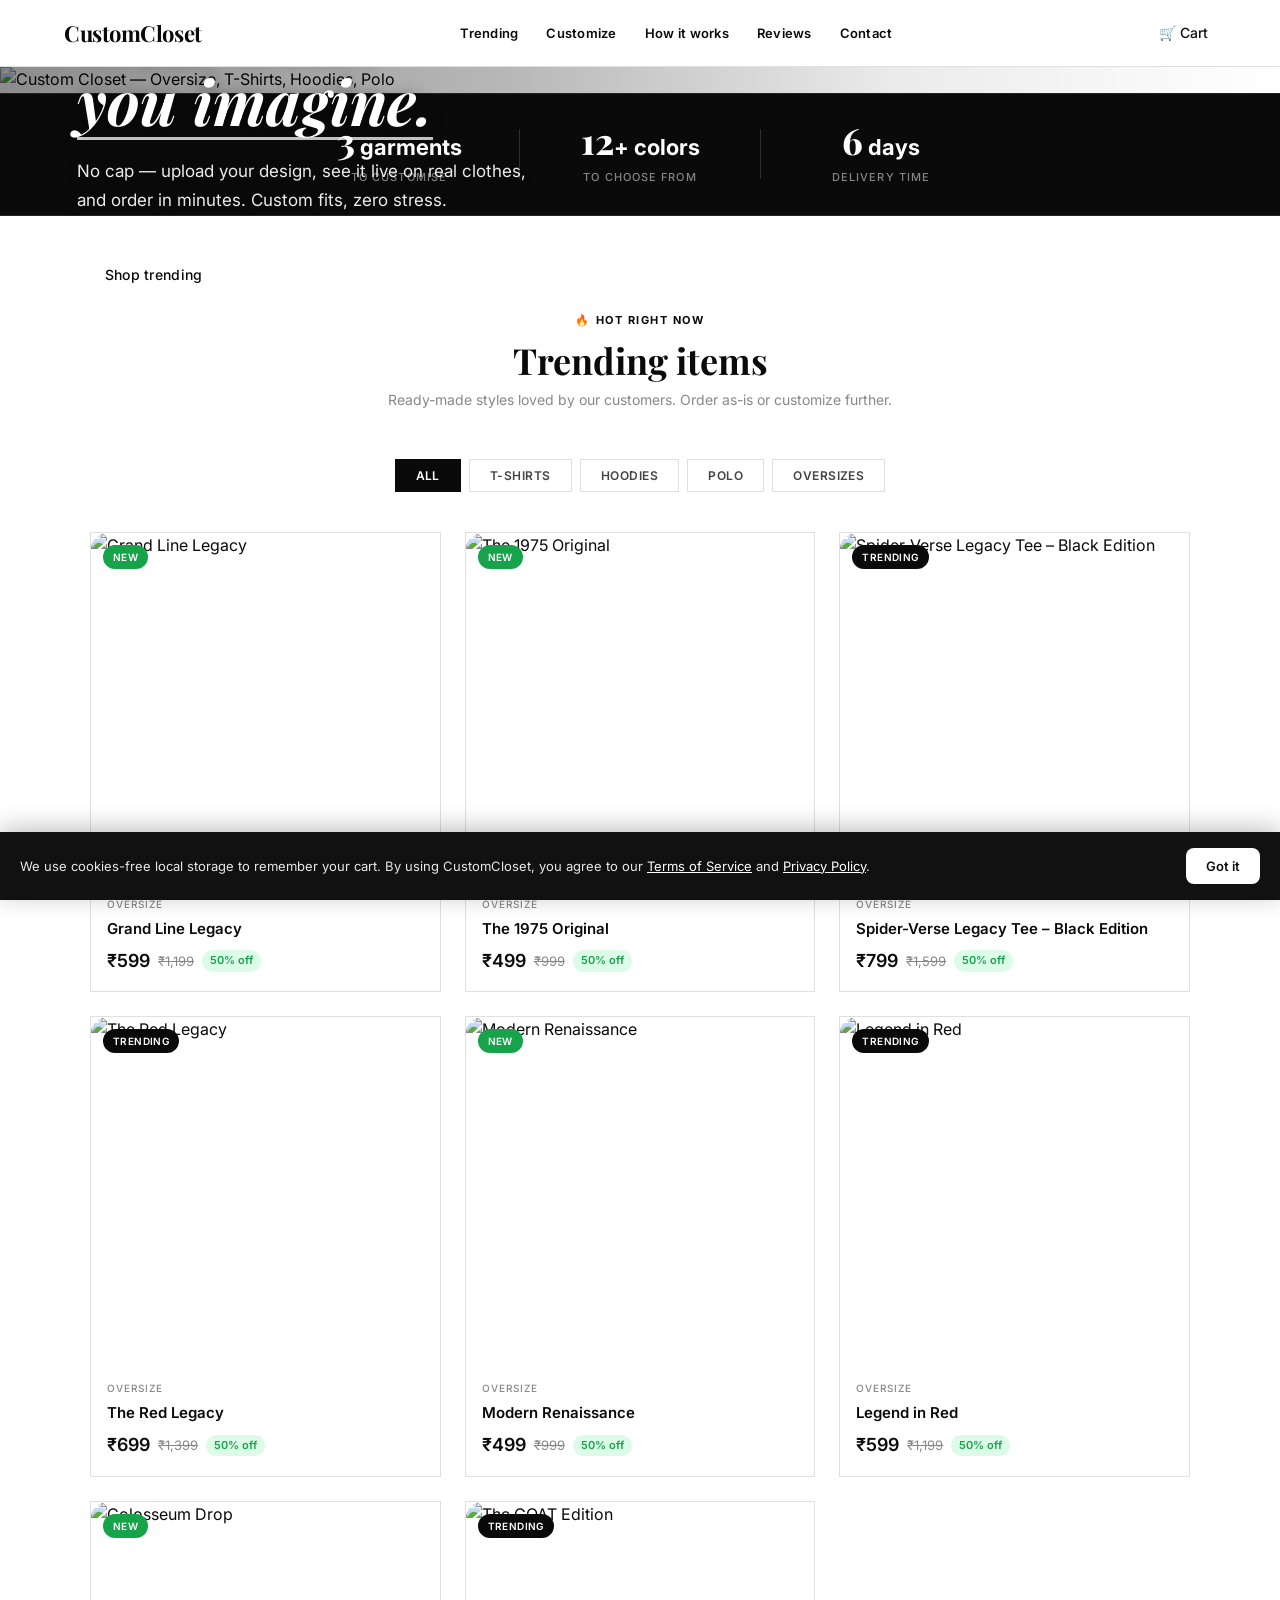
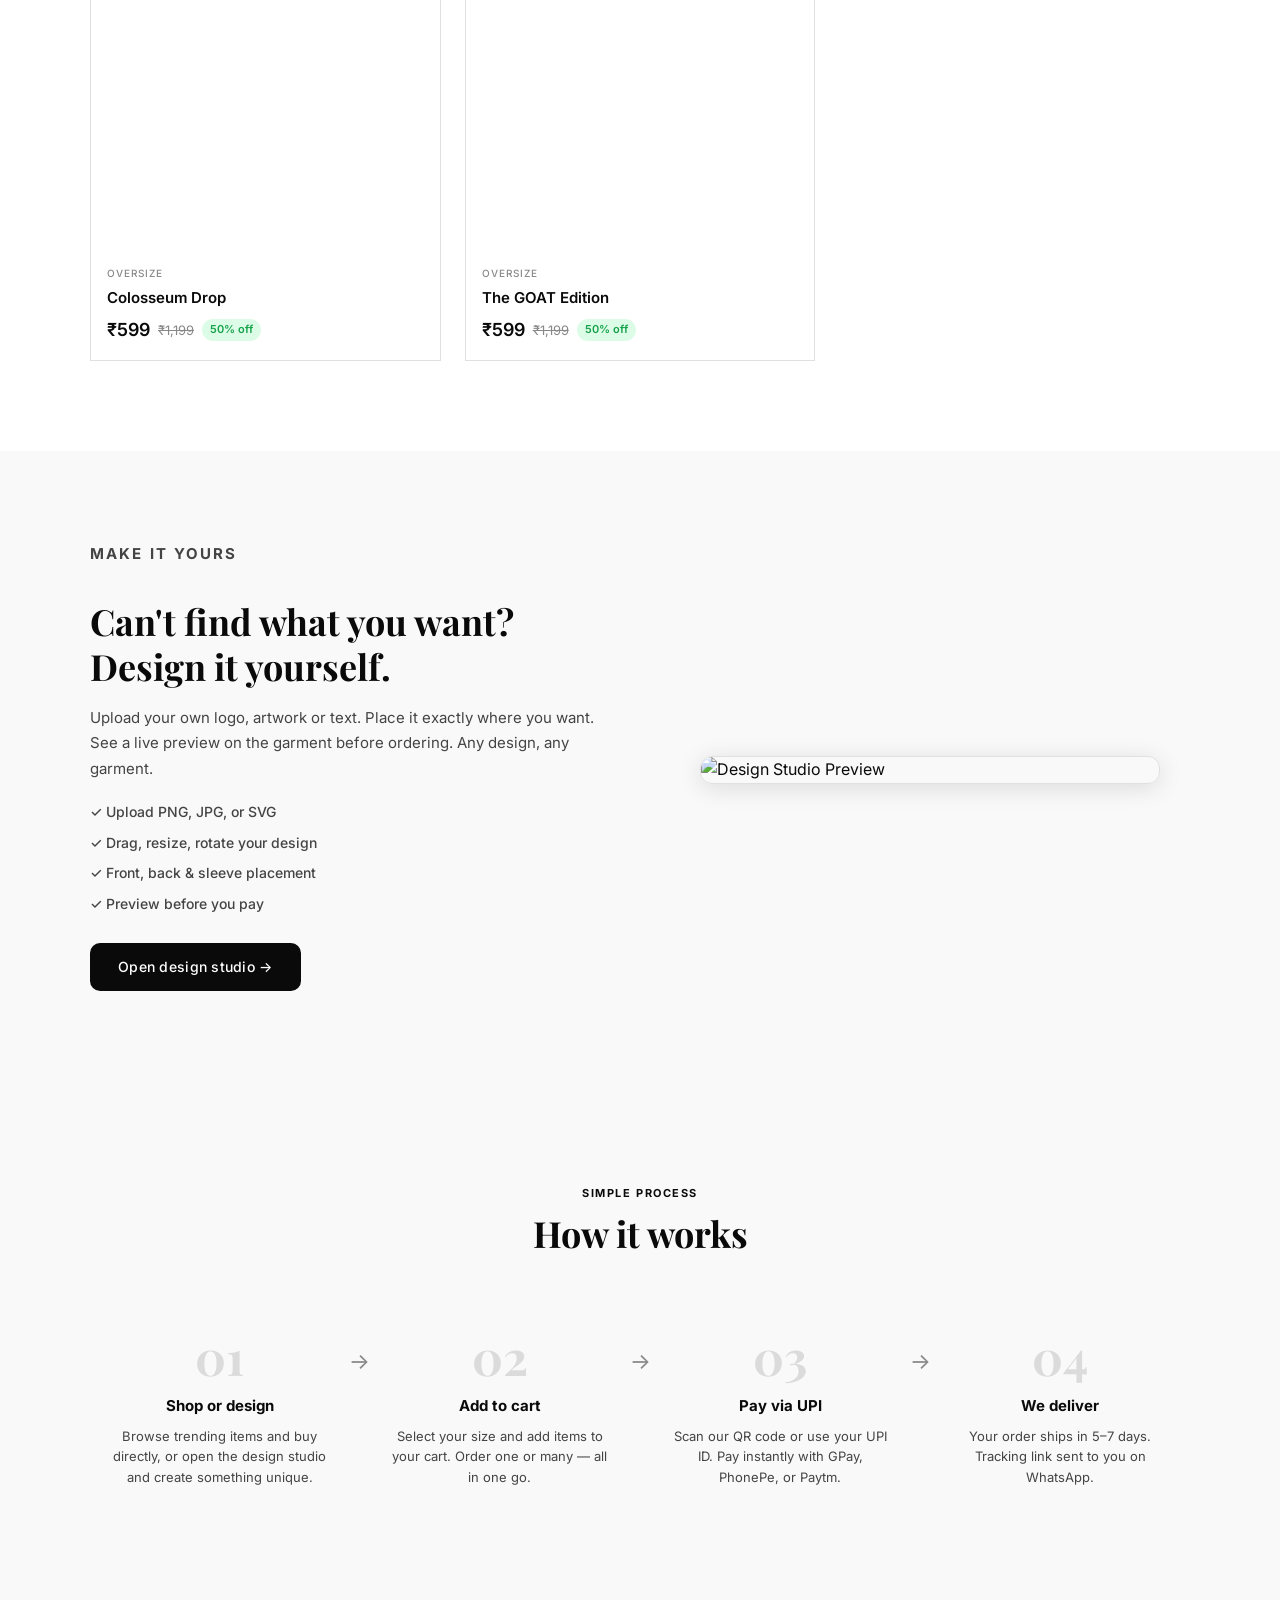
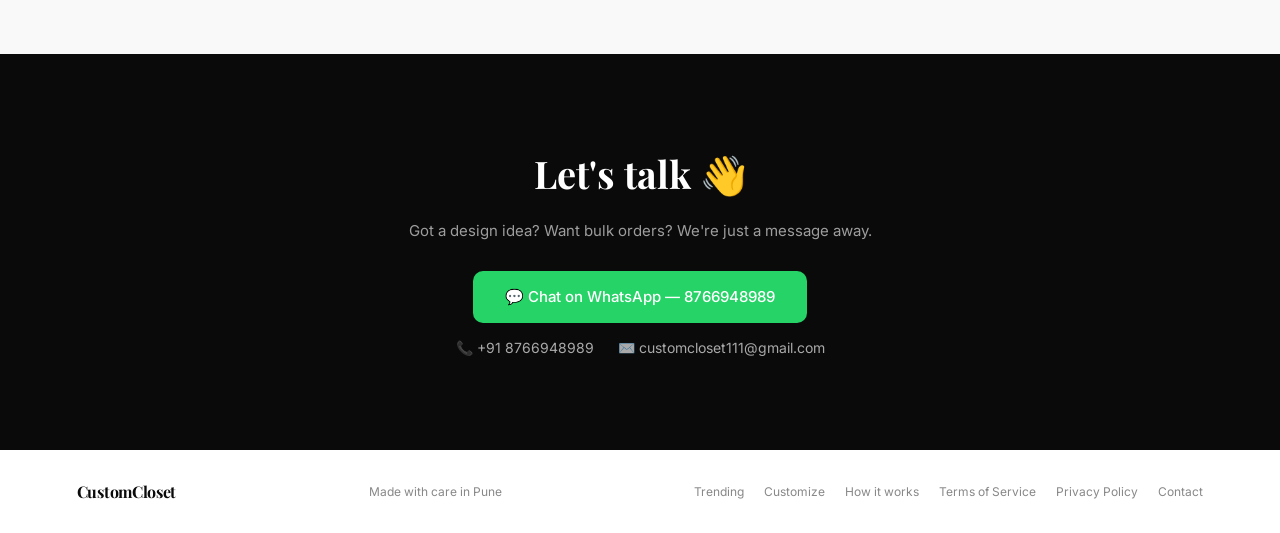
==== commit be2c0d62: "Add Terms of Service, Privacy Policy, site-wide consent banner, and Grand Line Legacy" ====
--- a/index.html
+++ b/index.html
@@ -154,6 +154,8 @@
         <a href="#trending">Trending</a>
         <a href="#customize">Customize</a>
         <a href="#how-it-works">How it works</a>
+        <a href="terms.html">Terms of Service</a>
+        <a href="privacy.html">Privacy Policy</a>
         <a href="#contact">Contact</a>
       </div>
     </div>
@@ -183,5 +185,6 @@
   <script>
     document.addEventListener('DOMContentLoaded', () => renderSizeTable('oversize'));
   </script>
+<script src="legal-consent.js"></script>
 </body>
 </html>
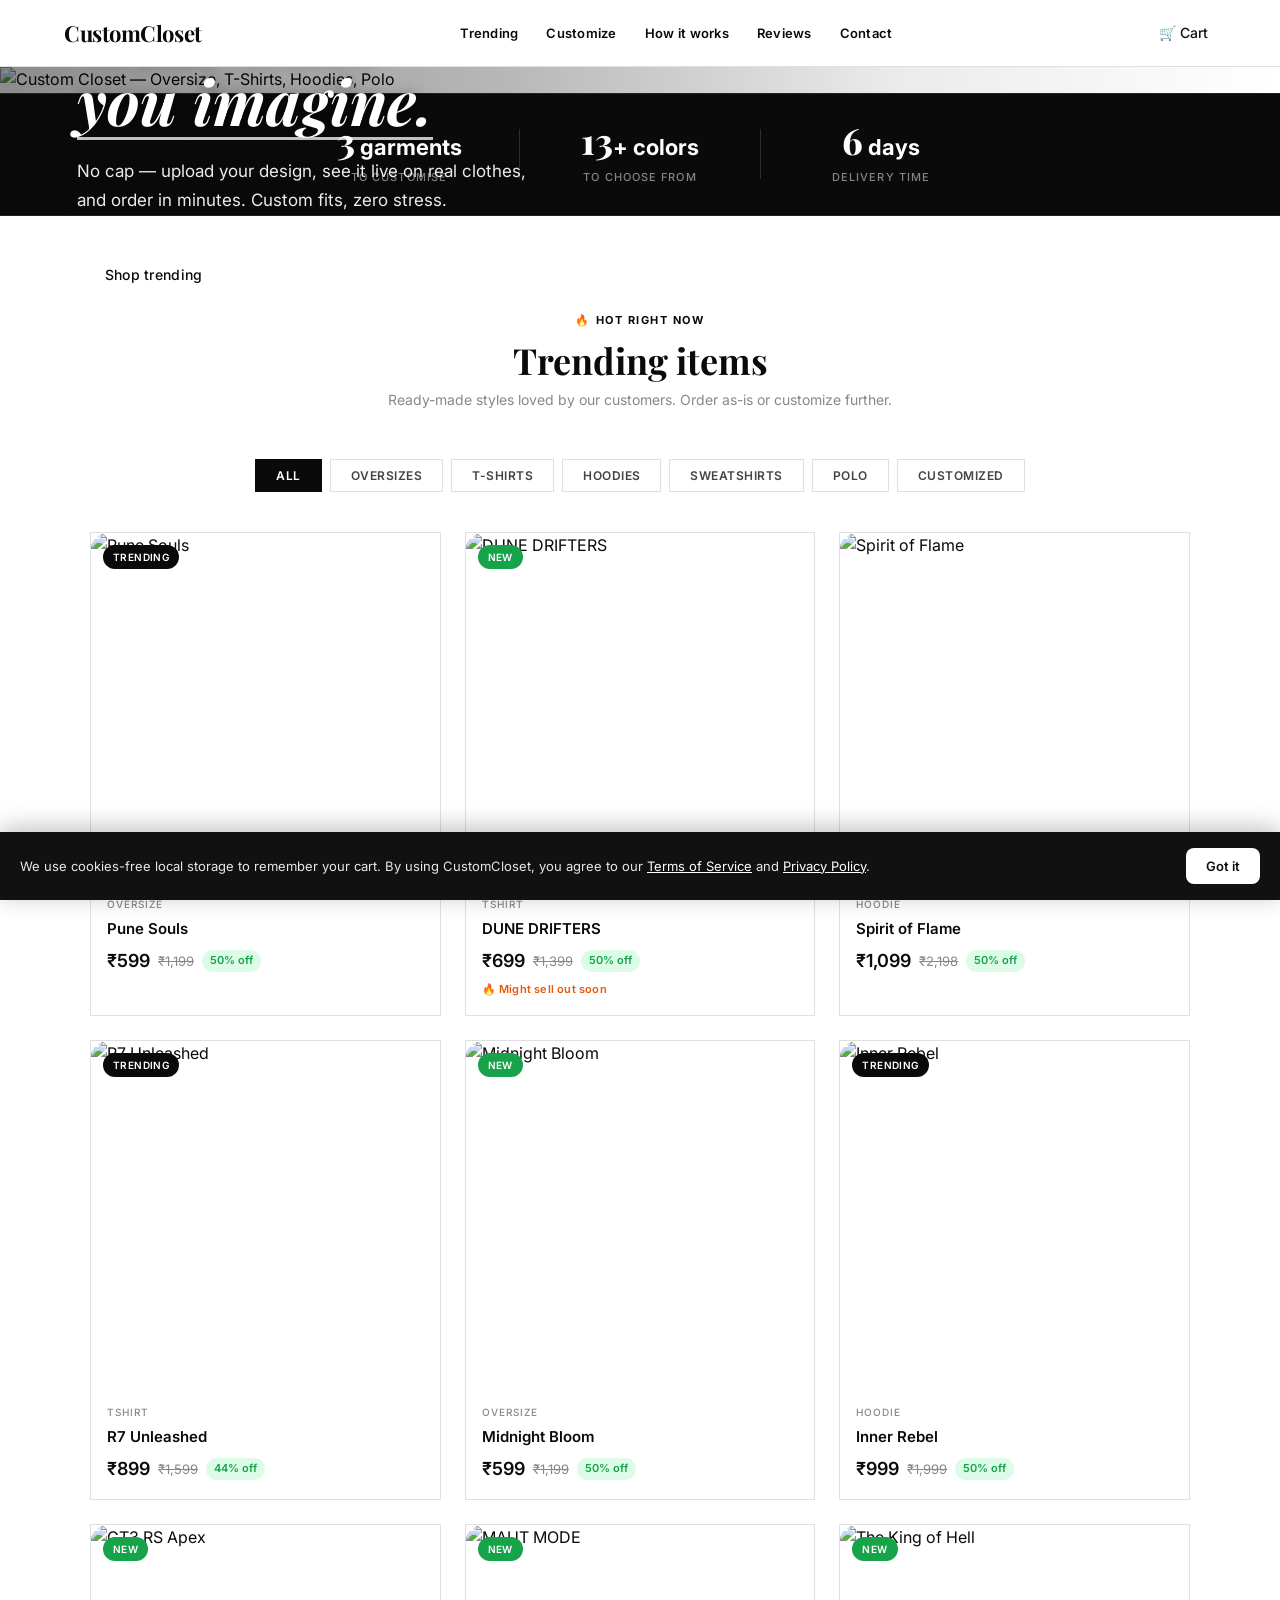
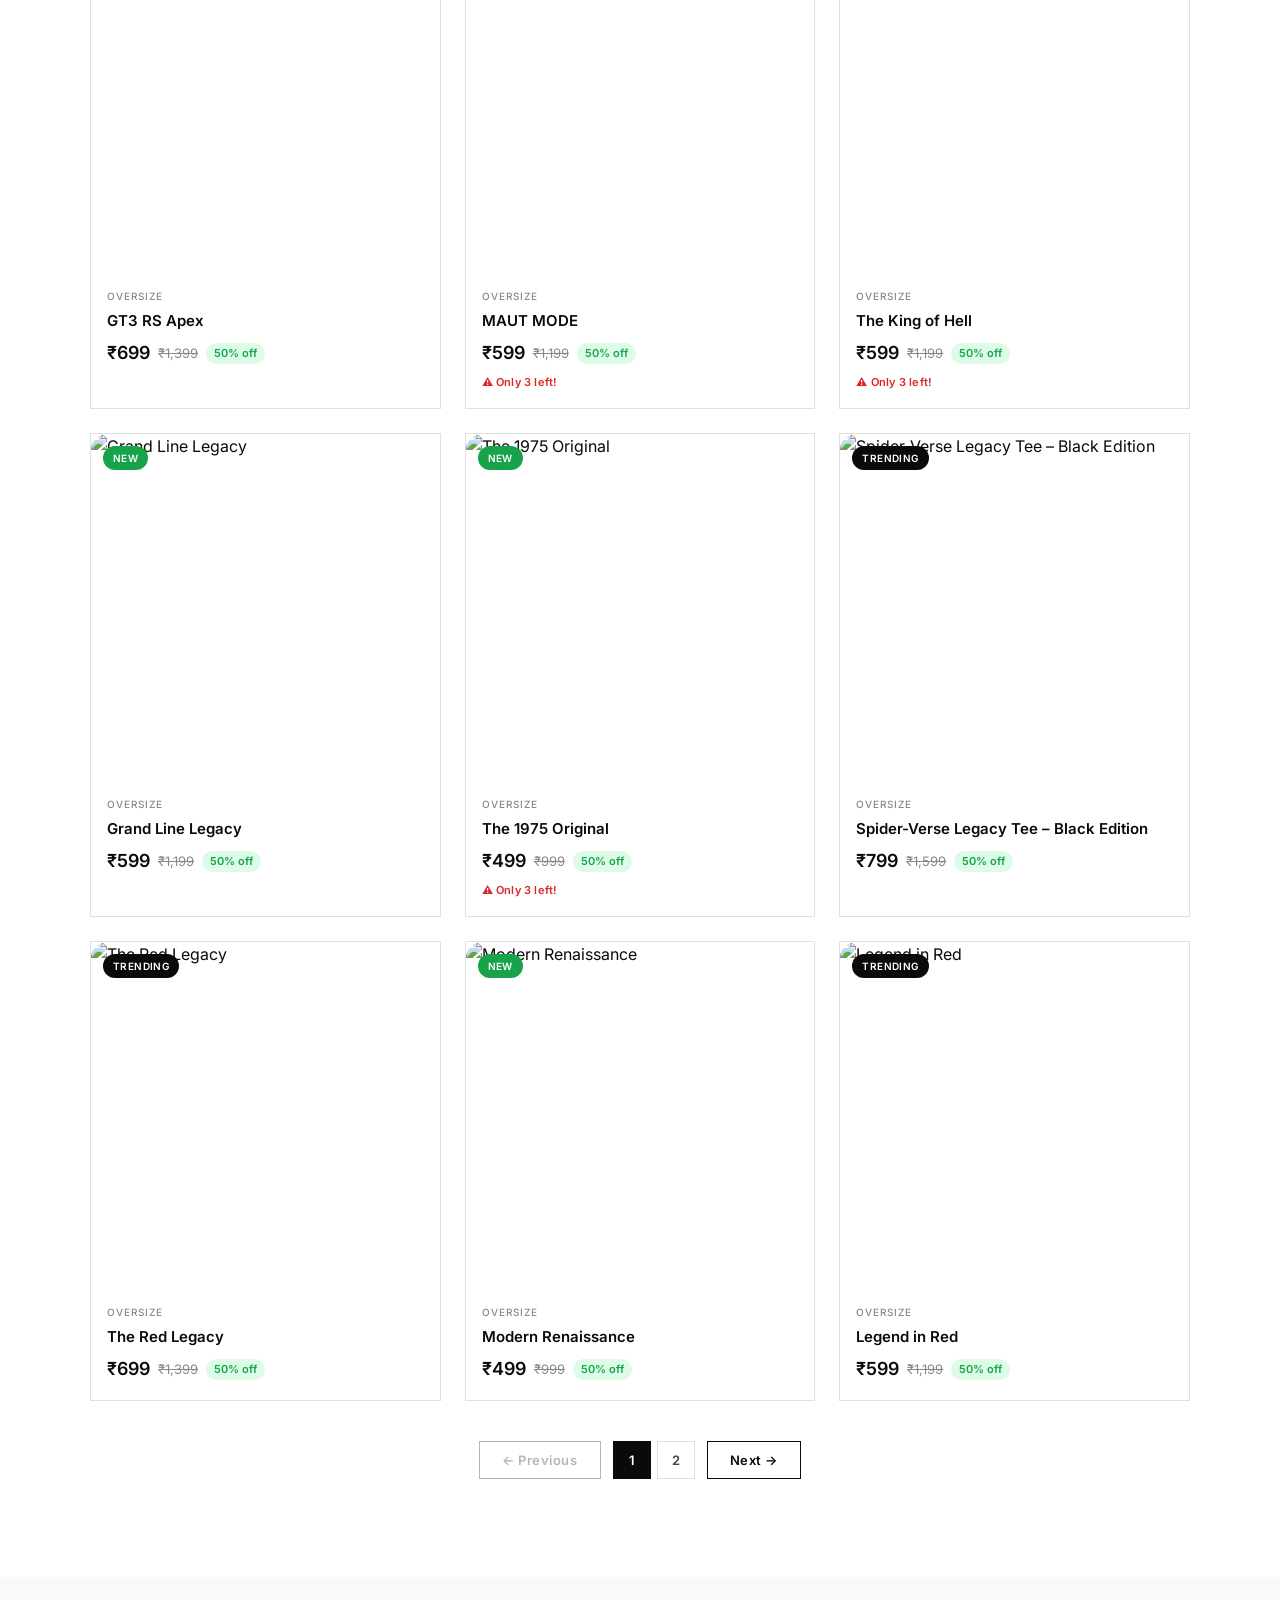
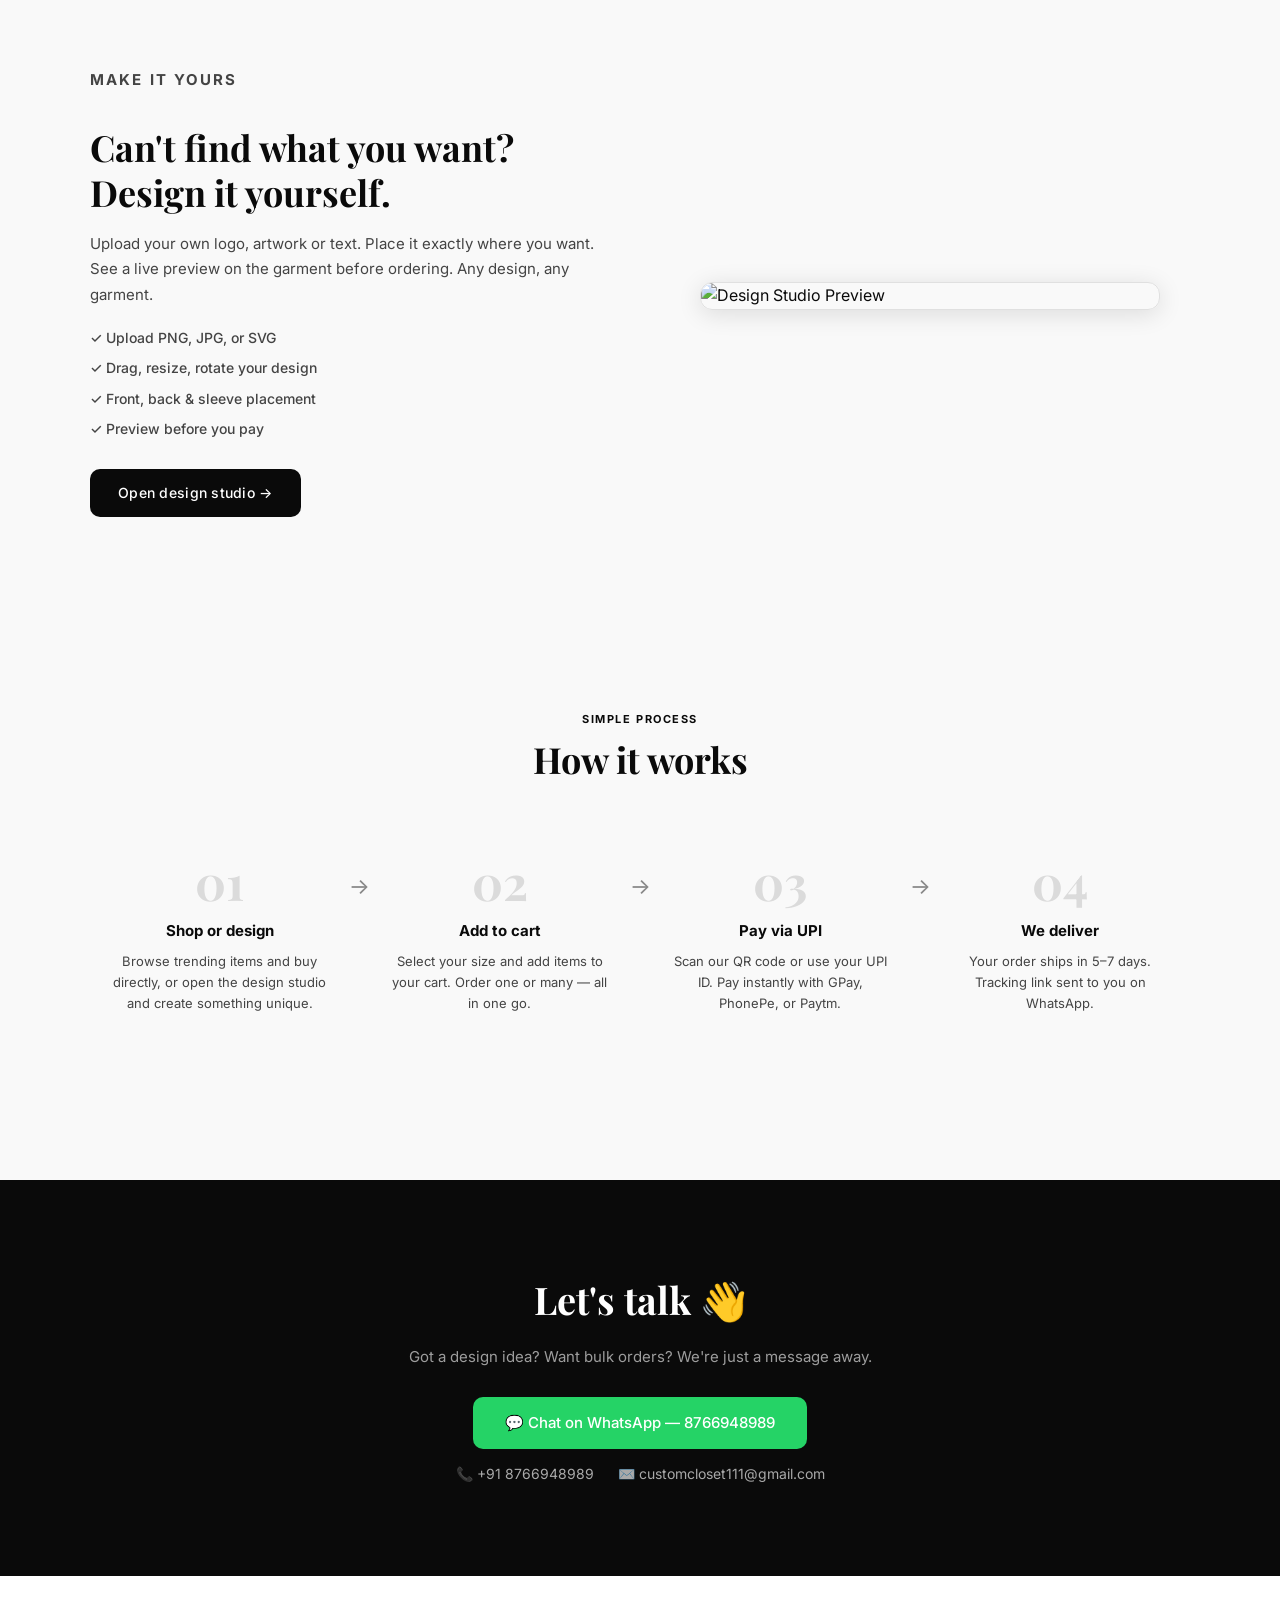
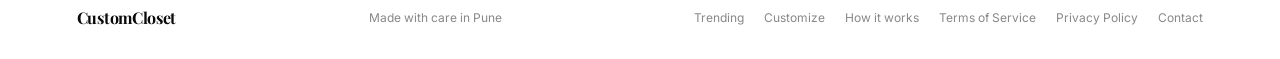
==== commit e10e2ddd: "GT3 Red variant price/desc; Sweatshirt+Customized tabs; Customized Tees moved to own section" ====
--- a/index.html
+++ b/index.html
@@ -76,10 +76,12 @@
     </div>
     <div class="filter-tabs">
       <button class="tab active" onclick="filterProducts('all', this)">All</button>
+      <button class="tab" onclick="filterProducts('oversize', this)">Oversizes</button>
       <button class="tab" onclick="filterProducts('tshirt', this)">T-Shirts</button>
       <button class="tab" onclick="filterProducts('hoodie', this)">Hoodies</button>
+      <button class="tab" onclick="filterProducts('sweatshirt', this)">Sweatshirts</button>
       <button class="tab" onclick="filterProducts('polo', this)">Polo</button>
-      <button class="tab" onclick="filterProducts('oversize', this)">Oversizes</button>
+      <button class="tab" onclick="filterProducts('customized', this)">Customized</button>
     </div>
     <div class="trending-grid" id="trendingGrid"></div>
     <div class="pagination" id="pagination">
--- a/style.css
+++ b/style.css
@@ -37,7 +37,6 @@
 
 img { max-width: 100%; display: block; }
 
-/* --- Buttons --- */
 .btn-primary {
   display: inline-block;
   background: var(--black);
@@ -79,7 +78,6 @@
 }
 .btn-whatsapp:hover { background: #1da851; transform: translateY(-1px); }
 
-/* --- Section Shared --- */
 .section-header { text-align: center; margin-bottom: 48px; }
 .section-eyebrow {
   font-size: 11px;
@@ -97,9 +95,6 @@
   line-height: 1.2;
 }
 
-/* ============================================
-   NAVBAR
-   ============================================ */
 .navbar {
   display: flex;
   align-items: center;
@@ -123,7 +118,6 @@
   display: block;
   object-fit: contain;
 }
-/* Fallback text if image fails */
 .logo-text {
   font-size: 17px;
   font-weight: 700;
@@ -177,31 +171,22 @@
 }
 .mobile-menu.open { display: flex; }
 
-/* ============================================
-   HERO
-   ============================================ */
-/* ============================================
-   HERO — FULL BLEED IMAGE + TEXT OVERLAY
-   ============================================ */
 .hero-full {
   position: relative;
   width: 100%;
-  /* height is driven by the image — no min-height, no overflow:hidden */
   display: block;
   border-bottom: 1.5px solid #222;
 }
 
-/* The full-bleed background image — natural size, full width, NOT cropped */
 .hero-bg-img {
   display: block;
   width: 100%;
-  height: auto;          /* keeps full image, no crop */
+  height: auto;
   object-fit: unset;
-  position: static;      /* in normal flow so it sets the section height */
+  position: static;
   z-index: 0;
 }
 
-/* Subtle overlay — just enough to keep text readable, not blacken the image */
 .hero-overlay {
   position: absolute;
   inset: 0;
@@ -215,7 +200,6 @@
   z-index: 1;
 }
 
-/* Text block — absolute over the image, vertically centred */
 .hero-text-block {
   position: absolute;
   top: 0;
@@ -265,7 +249,6 @@
 
 .hero-btns { display: flex; gap: 14px; flex-wrap: wrap; margin-bottom: 28px; }
 
-/* Primary button inside hero — flip to white bg + black text so it pops on dark image */
 .hero-full .btn-primary {
   background: #ffffff;
   color: #0a0a0a;
@@ -276,7 +259,6 @@
   transform: translateY(-1px);
 }
 
-/* Outline button needs to be light on dark background */
 .btn-outline-light {
   display: inline-block;
   background: transparent;
@@ -307,14 +289,13 @@
   font-weight: 500;
 }
 
-/* Responsive */
 @media (max-width: 768px) {
   .hero-full { min-height: 78vh; }
   .hero-bg-img { position:absolute; inset:0; width:100%; height:100%; object-fit:cover; }
   .hero-text-block { padding: 40px 6%; max-width: 100%; }
   .hero-title { font-size: 38px; }
   .hero-overlay {
-    background: rgba(0,0,0,0.35); /* light uniform tint on mobile */
+    background: rgba(0,0,0,0.35);
   }
 }
 @media (max-width: 480px) {
@@ -324,7 +305,6 @@
   .hero-text-block { padding: 32px 5%; }
 }
 
-/* Legacy .hero-visual overrides (design studio uses it) */
 .hero-visual {
   display: flex;
   align-items: center;
@@ -364,9 +344,6 @@
   letter-spacing: 0.03em;
 }
 
-/* ============================================
-   PRODUCTS
-   ============================================ */
 .products {
   padding: 90px 6%;
   background: var(--white);
@@ -447,9 +424,6 @@
   color: var(--accent-light);
 }
 
-/* ============================================
-   HOW IT WORKS
-   ============================================ */
 .how-it-works {
   padding: 90px 6%;
   background: var(--cream);
@@ -491,9 +465,6 @@
 
 .steps-cta { text-align: center; }
 
-/* ============================================
-   WHY US
-   ============================================ */
 .why-us {
   padding: 90px 6%;
   background: var(--white);
@@ -518,9 +489,6 @@
 .why-card h3 { font-size: 15px; font-weight: 600; margin-bottom: 8px; }
 .why-card p { font-size: 13px; color: var(--text-sub); line-height: 1.6; }
 
-/* ============================================
-   CONTACT
-   ============================================ */
 .contact {
   padding: 90px 6%;
   background: var(--black);
@@ -544,9 +512,6 @@
 }
 .contact-email a { color: rgba(255,255,255,0.5); text-decoration: underline; }
 
-/* ============================================
-   FOOTER
-   ============================================ */
 .footer {
   padding: 32px 6%;
   border-top: 1px solid var(--border);
@@ -566,9 +531,6 @@
 .footer-links a { font-size: 12px; color: var(--text-muted); }
 .footer-links a:hover { color: var(--black); }
 
-/* ============================================
-   RESPONSIVE
-   ============================================ */
 @media (max-width: 900px) {
   .hero { grid-template-columns: 1fr; min-height: auto; }
   .hero-visual { padding: 40px; min-height: 300px; }
@@ -590,9 +552,6 @@
   .section-header h2 { font-size: 28px; }
 }
 
-/* ============================================
-   TRENDING SECTION
-   ============================================ */
 .trending {
   padding: 90px 6%;
   background: var(--white);
@@ -604,7 +563,6 @@
   margin-top: 8px;
 }
 
-/* Filter Tabs */
 .filter-tabs {
   display: flex;
   gap: 8px;
@@ -627,7 +585,6 @@
 .tab:hover { border-color: var(--black); color: var(--black); }
 .tab.active { background: var(--black); color: var(--white); border-color: var(--black); }
 
-/* Trending Grid */
 .trending-grid {
   display: grid;
   grid-template-columns: repeat(3, 1fr);
@@ -649,7 +606,6 @@
 }
 .trend-card.hidden { display: none; }
 
-/* CUSTOM SHOWCASE */
 .showcase-section {
   padding: 90px 6%;
   background: var(--bg-light, #f7f5f1);
@@ -707,7 +663,6 @@
   .showcase-section { padding: 56px 6%; }
 }
 
-/* Product Image Area */
 .trend-img-wrap { position: relative; }
 .trend-img {
   width: 100%;
@@ -758,9 +713,6 @@
 }
 .trend-wishlist:hover { transform: scale(1.1); color: red; }
 
-/* ============================================
-   TRENDING CARD — PHOTO SLIDER
-   ============================================ */
 .tslider {
   position: relative;
   width: 100%;
@@ -780,7 +732,6 @@
 }
 .tslide.active { opacity: 1; }
 
-/* Arrow buttons */
 .tslider-prev, .tslider-next {
   position: absolute;
   top: 50%;
@@ -807,7 +758,6 @@
 .tslider-prev { left: 8px; }
 .tslider-next { right: 8px; }
 
-/* View labels (Front / Back / Worn) */
 .tslide-labels {
   position: absolute;
   top: 10px;
@@ -836,7 +786,6 @@
   border-color: var(--black);
 }
 
-/* Dot indicators */
 .tslide-dots {
   position: absolute;
   bottom: 8px;
@@ -861,7 +810,6 @@
   transform: scale(1.3);
 }
 
-/* Placeholder inside slide */
 .tslide .trend-img {
   position: absolute;
   inset: 0;
@@ -870,7 +818,6 @@
   aspect-ratio: unset;
 }
 
-/* Product Info */
 .trend-info { padding: 18px 16px 20px; }
 .trend-category {
   font-size: 10px;
@@ -893,7 +840,6 @@
   line-height: 1.5;
 }
 
-/* Color dots */
 .trend-colors { display: flex; gap: 6px; margin-bottom: 12px; }
 .color-dot {
   width: 18px;
@@ -905,7 +851,6 @@
 }
 .color-dot:hover { transform: scale(1.2); }
 
-/* Price row */
 .trend-price-row {
   display: flex;
   align-items: center;
@@ -931,7 +876,6 @@
   border-radius: 20px;
 }
 
-/* Action buttons */
 .trend-actions { display: flex; gap: 8px; }
 .btn-buy {
   flex: 1;
@@ -959,9 +903,6 @@
 }
 .btn-customise:hover { border-color: var(--black); }
 
-/* ============================================
-   CUSTOMIZE SECTION
-   ============================================ */
 .customize-section {
   padding: 90px 6%;
   background: var(--cream);
@@ -1000,7 +941,6 @@
   font-weight: 500;
 }
 
-/* Studio preview visual */
 .studio-preview {
   background: var(--white);
   border-radius: var(--radius-lg);
@@ -1058,9 +998,6 @@
 .studio-controls span:last-child { border-right: none; }
 .studio-controls span:hover { background: var(--warm-grey); color: var(--black); }
 
-/* ============================================
-   RESPONSIVE — Trending & Customize
-   ============================================ */
 @media (max-width: 900px) {
   .trending-grid { grid-template-columns: repeat(2, 1fr); }
   .customize-inner { grid-template-columns: 1fr; gap: 32px; }
@@ -1072,9 +1009,6 @@
   .tab { padding: 7px 14px; font-size: 12px; }
 }
 
-/* ============================================
-   GEN-Z TICKER STRIP
-   ============================================ */
 .ticker-wrap {
   background: var(--black);
   overflow: hidden;
@@ -1098,9 +1032,6 @@
   100% { transform: translateX(-50%); }
 }
 
-/* ============================================
-   HERO — REAL PHOTO MOCKUP STACK
-   ============================================ */
 .hero-mockup-stack {
   position: relative;
   width: 100%;
@@ -1111,7 +1042,6 @@
   justify-content: center;
 }
 
-/* Main garment card */
 .hero-photo-card {
   border-radius: 20px;
   overflow: hidden;
@@ -1144,7 +1074,6 @@
   backdrop-filter: blur(4px);
 }
 
-/* Floating smaller cards */
 .hero-float-card {
   position: absolute;
   border-radius: 14px;
@@ -1171,7 +1100,6 @@
   transform: rotate(3deg);
 }
 
-/* Live pill */
 .hero-live-pill {
   position: absolute;
   top: 20px;
@@ -1199,7 +1127,6 @@
   50% { opacity: 0.5; transform: scale(0.7); }
 }
 
-/* Contact details row */
 .contact-details {
   display: flex;
   gap: 24px;
@@ -1215,16 +1142,8 @@
 }
 .contact-link:hover { color: #fff; }
 
-/* ============================================
-   COLOR TINT — garment only, not whole frame
-   Only applies within photo layers
-   ============================================ */
-/* Make sure tint only applies inside the card, not the hero background */
 .hero-visual { background: var(--warm-grey); }
 
-/* ============================================
-   PAGINATION
-   ============================================ */
 .pagination {
   display: flex;
   align-items: center;
@@ -1262,11 +1181,6 @@
 .page-num-btn:hover { border-color: var(--black); color: var(--black); }
 .page-num-btn.active { background: var(--black); color: var(--white); border-color: var(--black); }
 
-/* ============================================
-   ANIMATED HOMEPAGE ELEMENTS
-   ============================================ */
-
-/* Floating shapes background */
 .hero-bg-shapes {
   position: absolute;
   top: 0; left: 0; right: 0; bottom: 0;
@@ -1289,11 +1203,9 @@
   50% { transform: translateY(-20px) rotate(8deg); }
 }
 
-/* Hero content z-index fix */
 .hero-content { position: relative; z-index: 2; }
 .hero-visual  { position: relative; z-index: 2; }
 
-/* Animated underline on hero title — white on dark hero background */
 .hero-title em {
   position: relative;
   font-style: italic;
@@ -1313,7 +1225,6 @@
   to { transform: scaleX(1); }
 }
 
-/* Scroll-triggered fade-in cards */
 .trend-card {
   opacity: 0;
   transform: translateY(20px);
@@ -1324,7 +1235,6 @@
   transform: translateY(0);
 }
 
-/* Pulsing CTA button */
 .btn-primary {
   position: relative;
   overflow: hidden;
@@ -1341,7 +1251,6 @@
 }
 .btn-primary:hover::after { width: 300px; height: 300px; }
 
-/* Marquee ticker — black strip, static (no scroll) */
 .ticker-wrap {
   background: var(--black);
   overflow: hidden;
@@ -1367,7 +1276,6 @@
   100% { transform: translateX(-50%); }
 }
 
-/* Hover animation on garment picker cards */
 .garment-pick-card::before {
   content: '';
   position: absolute;
@@ -1382,7 +1290,6 @@
 .garment-pick-card { position: relative; overflow: hidden; }
 .garment-pick-card > * { position: relative; z-index: 1; }
 
-/* Why-us card hover lift */
 .why-card {
   transition: transform 0.2s ease, box-shadow 0.2s ease, border-color 0.2s;
 }
@@ -1392,14 +1299,12 @@
   border-color: var(--black);
 }
 
-/* Trending badge black style */
 .trend-badge {
   background: var(--black) !important;
   color: var(--white) !important;
 }
 .trend-badge.new { background: #16a34a !important; }
 
-/* Logo sizing */
 .logo img {
   height: 40px;
   width: auto;
@@ -1408,7 +1313,6 @@
 }
 .footer-logo img { height: 32px; width: auto; }
 
-/* Section eyebrow with animated left border */
 .section-eyebrow {
   display: inline-block;
   animation: slide-in-left 0.5s ease both;
@@ -1418,7 +1322,6 @@
   to   { opacity: 1; transform: translateX(0); }
 }
 
-/* Buy now button black */
 .btn-buy {
   background: var(--black) !important;
   color: var(--white) !important;
@@ -1436,25 +1339,19 @@
 }
 .btn-customise:hover { background: var(--black) !important; color: var(--white) !important; }
 
-/* Placeholder icon for trend cards without photos */
 .trend-placeholder-icon { font-size: 48px; opacity: 0.2; margin-bottom: 4px; }
 
-/* Hero visual - black border card */
 .hero-card {
   border: 2px solid var(--black) !important;
   box-shadow: 6px 6px 0 var(--black) !important;
 }
 
-/* Steps bar black */
 .sstep-num {
   border-color: var(--black) !important;
   font-weight: 700 !important;
 }
 .sstep.active .sstep-num { background: var(--black) !important; }
 
-/* ============================================
-   STATS STRIP
-   ============================================ */
 .stats-strip {
   display: flex;
   align-items: center;
@@ -1503,9 +1400,6 @@
   .stat-item { min-width: 40%; }
 }
 
-/* ============================================
-   TREND CARD PLACEHOLDER IMAGE
-   ============================================ */
 .placeholder-img {
   display: flex;
   flex-direction: column;
@@ -1515,9 +1409,6 @@
   background: var(--warm-grey);
 }
 
-/* ============================================
-   DESIGN STUDIO LOGO FIX
-   ============================================ */
 .studio-nav-title {
   font-size: 12px;
   font-weight: 700;
@@ -1526,9 +1417,6 @@
   color: var(--text-muted);
 }
 
-/* ============================================
-   SECTION HEADERS — BLACK THEME
-   ============================================ */
 .section-header h2 {
   font-family: 'Playfair Display', serif;
   font-size: 36px;
@@ -1541,9 +1429,6 @@
   margin-top: 6px;
 }
 
-/* ============================================
-   FILTER TABS — BLACK THEME
-   ============================================ */
 .tab {
   border-radius: 0 !important;
   border: 1.5px solid var(--border) !important;
@@ -1558,9 +1443,6 @@
   border-color: var(--black) !important;
 }
 
-/* ============================================
-   HOW IT WORKS — BLACK STEP NUMBERS
-   ============================================ */
 .step-num {
   font-family: 'Playfair Display', serif;
   font-size: 48px;
@@ -1572,18 +1454,12 @@
 }
 .step h3 { font-size: 15px; font-weight: 700; margin-bottom: 8px; }
 
-/* ============================================
-   WHY US — BLACK BORDER CARDS
-   ============================================ */
 .why-card {
   border: 1.5px solid var(--border) !important;
   border-radius: 0 !important;
 }
 .why-icon { font-size: 28px; margin-bottom: 14px; }
 
-/* ============================================
-   CONTACT — FULL BLACK
-   ============================================ */
 .contact { background: var(--black) !important; }
 .contact h2 {
   font-family: 'Playfair Display', serif;
@@ -1594,15 +1470,9 @@
 .contact-link { font-size: 14px; color: rgba(255,255,255,0.65); text-decoration: none; transition: color 0.2s; }
 .contact-link:hover { color: #fff; }
 
-/* ============================================
-   FOOTER — BLACK BORDER
-   ============================================ */
 .footer { border-top: 1.5px solid var(--black) !important; }
 .footer-links a:hover { color: var(--black); font-weight: 600; }
 
-/* ============================================
-   PRODUCT CARDS — SHARP CORNERS BLACK THEME
-   ============================================ */
 .trend-card {
   border-radius: 0 !important;
   border: 1.5px solid var(--border) !important;
@@ -1618,9 +1488,6 @@
   border-radius: 0 !important;
 }
 
-/* ============================================
-   WORDMARK LOGO
-   ============================================ */
 .wordmark-logo {
   text-decoration: none;
   display: flex;
@@ -1639,9 +1506,6 @@
   font-size: 16px;
 }
 
-/* ============================================
-   DESIGN STUDIO PREVIEW IMAGE
-   ============================================ */
 .studio-preview-img-wrap {
   border-radius: 12px;
   overflow: hidden;
@@ -1661,9 +1525,6 @@
   justify-content: center;
 }
 
-/* ============================================
-   HERO RIGHT — GARMENT SHOWCASE
-   ============================================ */
 .hero-visual {
   background: #f0f0f0 !important;
   display: flex;
@@ -1686,7 +1547,6 @@
   height: 420px;
 }
 
-/* Main large garment card */
 .hero-main-card {
   position: absolute;
   top: 20px;
@@ -1731,7 +1591,6 @@
   50%       { transform: translateX(-50%) translateY(-10px); }
 }
 
-/* Small floating cards */
 .hero-mini-card {
   position: absolute;
   width: 90px;
@@ -1756,7 +1615,6 @@
   animation-delay: 2s;
 }
 
-/* Live pill */
 .hero-live-pill {
   position: absolute;
   top: 0;
@@ -1785,7 +1643,6 @@
   50%       { opacity: 0.4; transform: scale(0.7); }
 }
 
-/* Mini card label tags */
 .hero-mini-tag {
   background: #0a0a0a;
   color: #fff;
@@ -1798,7 +1655,6 @@
   white-space: nowrap;
 }
 
-/* Fourth garment badge — bottom right */
 .hero-fourth-badge {
   position: absolute;
   bottom: 20px;
@@ -1833,7 +1689,6 @@
   text-transform: uppercase;
 }
 
-/* RESPONSIVE */
 @media (max-width: 900px) {
   .hero-garment-showcase { width: 260px; height: 340px; }
   .hero-main-card { width: 180px; }
@@ -1845,9 +1700,6 @@
   .hero-main-card { width: 150px; }
   .hero-mini-card { width: 60px; }
 }
-/* ============================================
-   HERO — INTERACTIVE GARMENT PICKER PANEL
-   ============================================ */
 .hero-visual {
   background: #f5f5f3 !important;
   display: flex;
@@ -1870,7 +1722,6 @@
   min-height: 500px;
 }
 
-/* Top eyebrow */
 .hpanel-eyebrow {
   font-size: 10px;
   font-weight: 700;
@@ -1879,7 +1730,6 @@
   color: #999;
 }
 
-/* Stage — the big garment illustration */
 .hpanel-stage {
   position: relative;
   flex: 1;
@@ -1896,7 +1746,6 @@
   height: 240px;
 }
 
-/* Each garment SVG item */
 .hg-item {
   position: absolute;
   inset: 0;
@@ -1920,7 +1769,6 @@
   transition: filter 0.3s;
 }
 
-/* "Your design here" dashed box overlay */
 .hg-design-area {
   position: absolute;
   top: 38%;
@@ -1945,7 +1793,6 @@
   line-height: 1.4;
 }
 
-/* Spec chip — floats bottom-right of stage */
 .hpanel-spec-chip {
   position: absolute;
   bottom: 0;
@@ -1973,7 +1820,6 @@
   text-transform: uppercase;
 }
 
-/* Colour swatches — top-left of stage */
 .hpanel-colors {
   position: absolute;
   top: 0;
@@ -1998,7 +1844,6 @@
   transform: scale(1.12);
 }
 
-/* Bottom garment selector tabs */
 .hpanel-tabs {
   display: flex;
   gap: 8px;
@@ -2040,7 +1885,6 @@
 }
 .hptab.active .hptab-gsm { color: rgba(255,255,255,0.5); }
 
-/* CTA button */
 .hpanel-cta {
   display: inline-block;
   background: #0a0a0a;
@@ -2055,7 +1899,6 @@
 }
 .hpanel-cta:hover { background: #333; transform: translateY(-1px); }
 
-/* Responsive */
 @media (max-width: 900px) {
   .hero-picker-panel { padding: 24px 20px 20px; gap: 12px; min-height: 380px; }
   .hpanel-garment-wrap { width: 160px; height: 180px; }
@@ -2067,9 +1910,6 @@
 @media (max-width: 600px) {
   .hero-picker-panel { min-height: 340px; }
 }
-/* ══════════════════════════════════
-   CARD SIZE SELECTOR
-══════════════════════════════════ */
 .card-size-label{font-size:11px;font-weight:600;color:#666;margin:10px 0 5px;text-transform:uppercase;letter-spacing:0.5px;}
 .card-size-row{display:flex;flex-wrap:wrap;gap:5px;margin-bottom:10px;}
 .card-size-btn{padding:4px 11px;border:1.5px solid #e5e7eb;border-radius:6px;font-size:12px;font-weight:500;cursor:pointer;background:#fff;transition:all 0.15s;font-family:'Inter',sans-serif;}
@@ -2077,23 +1917,16 @@
 .card-size-btn.active{border-color:#111;background:#111;color:#fff;}
 .size-chart-btn{background:none;border:none;cursor:pointer;font-size:11px;color:#6366f1;font-weight:600;text-decoration:underline;padding:0;font-family:'Inter',sans-serif;}
 
-/* ══════════════════════════════════
-   CART ICON IN NAVBAR
-══════════════════════════════════ */
 .cart-icon-btn{position:relative;background:none;border:none;cursor:pointer;padding:4px 8px;display:flex;align-items:center;gap:6px;font-family:'Inter',sans-serif;color:#111;font-weight:500;font-size:14px;text-decoration:none;}
 .cart-badge{position:absolute;top:-4px;right:-4px;background:#dc2626;color:#fff;font-size:10px;font-weight:700;width:18px;height:18px;border-radius:50%;display:none;align-items:center;justify-content:center;}
 .cart-badge.show{display:flex;}
 
-/* ══════════════════════════════════
-   SIZE CHART POPUP
-══════════════════════════════════ */
 .sc-overlay{position:fixed;inset:0;background:rgba(0,0,0,0.5);z-index:1000;display:none;align-items:center;justify-content:center;padding:16px;}
 .sc-overlay.open{display:flex;}
 .sc-modal{background:#fff;border-radius:20px;padding:28px;max-width:480px;width:100%;max-height:90vh;overflow-y:auto;position:relative;}
 .sc-close{position:absolute;top:16px;right:16px;background:none;border:none;font-size:22px;cursor:pointer;color:#666;}
 .sc-title{font-family:'Playfair Display',serif;font-size:20px;font-weight:700;margin-bottom:4px;}
 
-/* PUBLIC REVIEW FORM (used on reviews.html) */
 .rev-form-box { background: var(--cream); border-radius: 14px; padding: 18px; margin: 16px 0 20px; }
 .rev-input {
   width: 100%; padding: 10px 14px; border-radius: 10px; border: 1px solid var(--border);
@@ -2123,9 +1956,6 @@
 .sc-table tr:last-child td{border-bottom:none;}
 .sc-note{font-size:11px;color:#f97316;margin-top:10px;font-weight:500;}
 
-/* ══════════════════════════════════
-   CART PAGE
-══════════════════════════════════ */
 .cart-wrap{max-width:900px;margin:0 auto;padding:28px 16px;display:grid;grid-template-columns:1fr 320px;gap:24px;}
 @media(max-width:700px){.cart-wrap{grid-template-columns:1fr;}}
 .cart-empty{text-align:center;padding:80px 24px;color:#888;}
@@ -2143,6 +1973,7 @@
 .ci-remove{background:none;border:none;cursor:pointer;font-size:18px;color:#d1d5db;padding:4px;transition:color 0.15s;}
 .ci-remove:hover{color:#dc2626;}
 .cart-summary-box{background:#fff;border-radius:16px;padding:24px;box-shadow:0 2px 12px rgba(0,0,0,0.05);position:sticky;top:80px;}
+@media(max-width:700px){.cart-summary-box{position:static;top:auto;}}
 .cs-title{font-size:15px;font-weight:700;margin-bottom:16px;}
 .cs-row{display:flex;justify-content:space-between;font-size:14px;color:#666;margin-bottom:10px;}
 .cs-row.total{font-weight:700;font-size:16px;color:#111;padding-top:12px;border-top:1px solid #f0f0f0;margin-top:4px;}
@@ -2153,9 +1984,6 @@
 .continue-btn:hover{color:#111;}
 .delivery-note{font-size:12px;color:#f97316;margin-top:6px;font-weight:500;}
 
-/* ══════════════════════════════════
-   MINIMAL TRENDING CARD
-══════════════════════════════════ */
 .minimal-card{transition:transform 0.2s,box-shadow 0.2s;}
 .minimal-card:hover{transform:translateY(-4px);box-shadow:0 12px 32px rgba(0,0,0,0.12);}
 .minimal-card .trend-info{padding:14px 16px 16px;}
